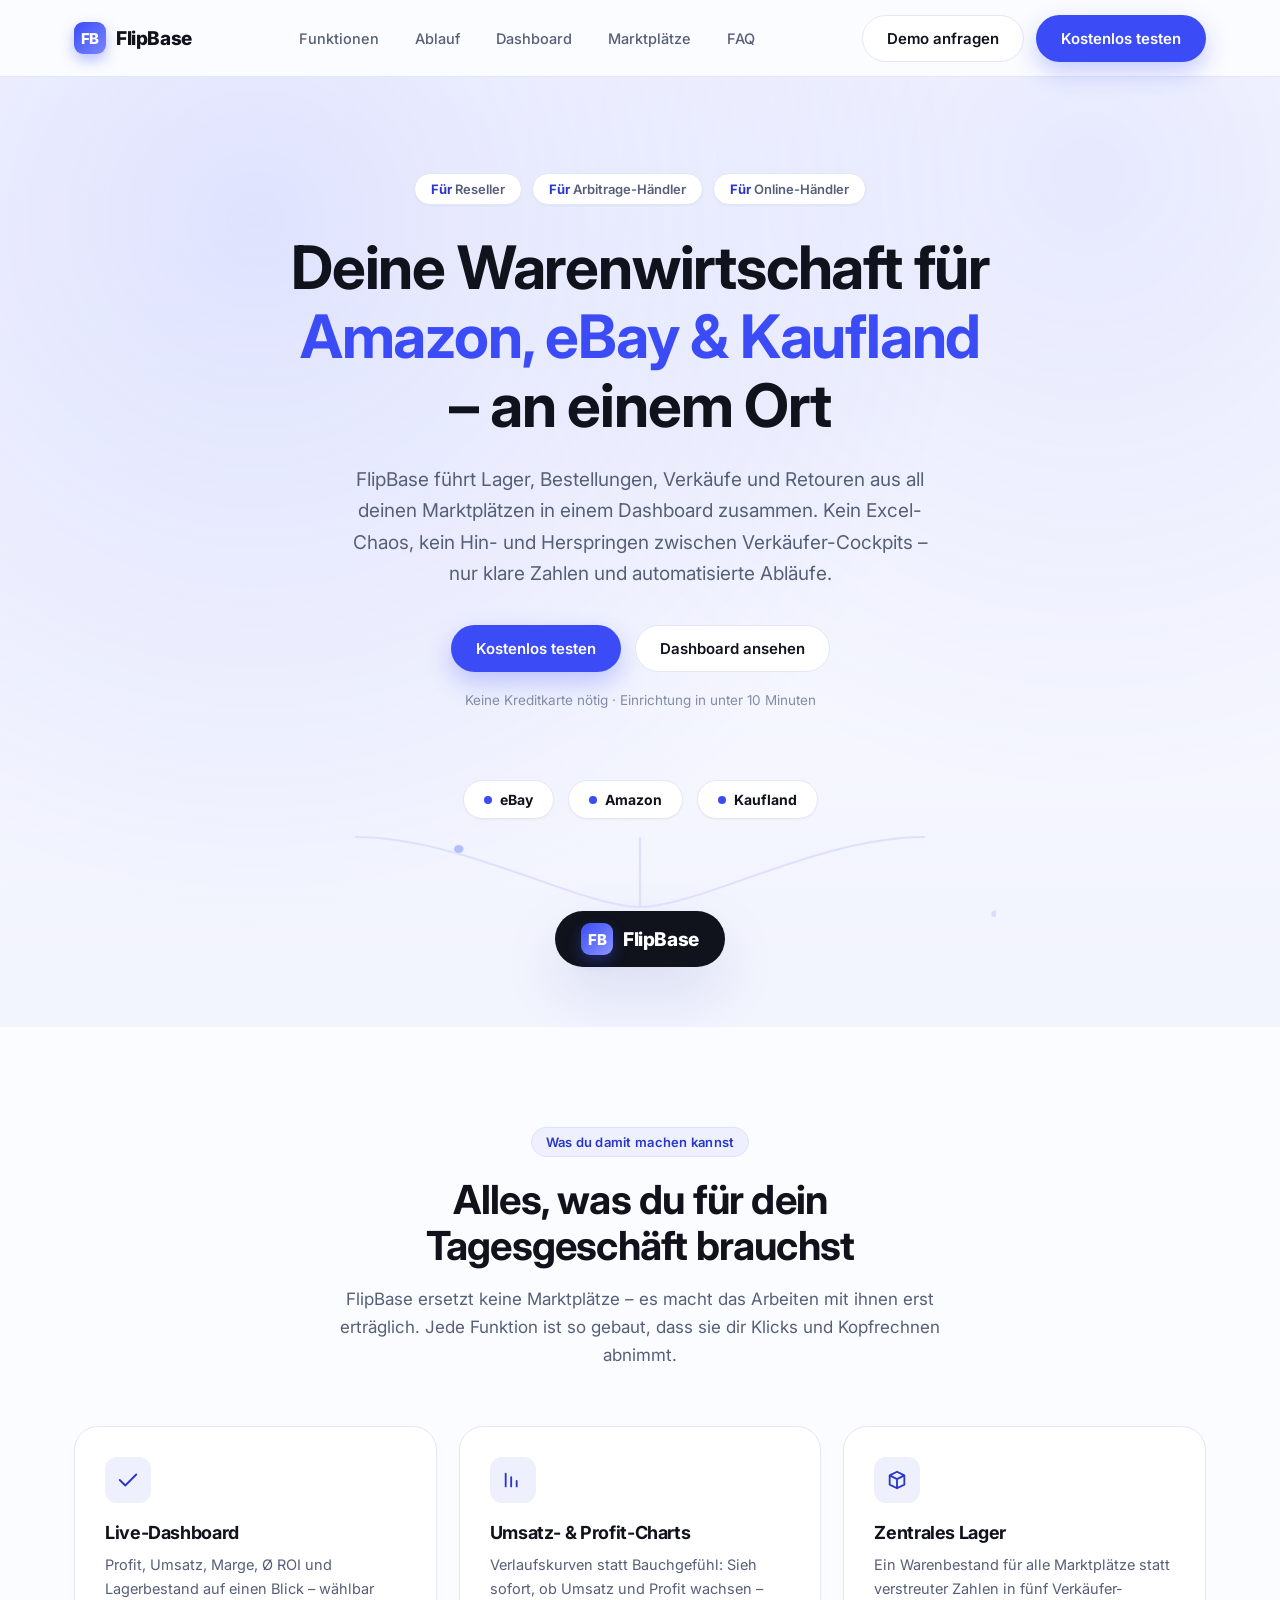
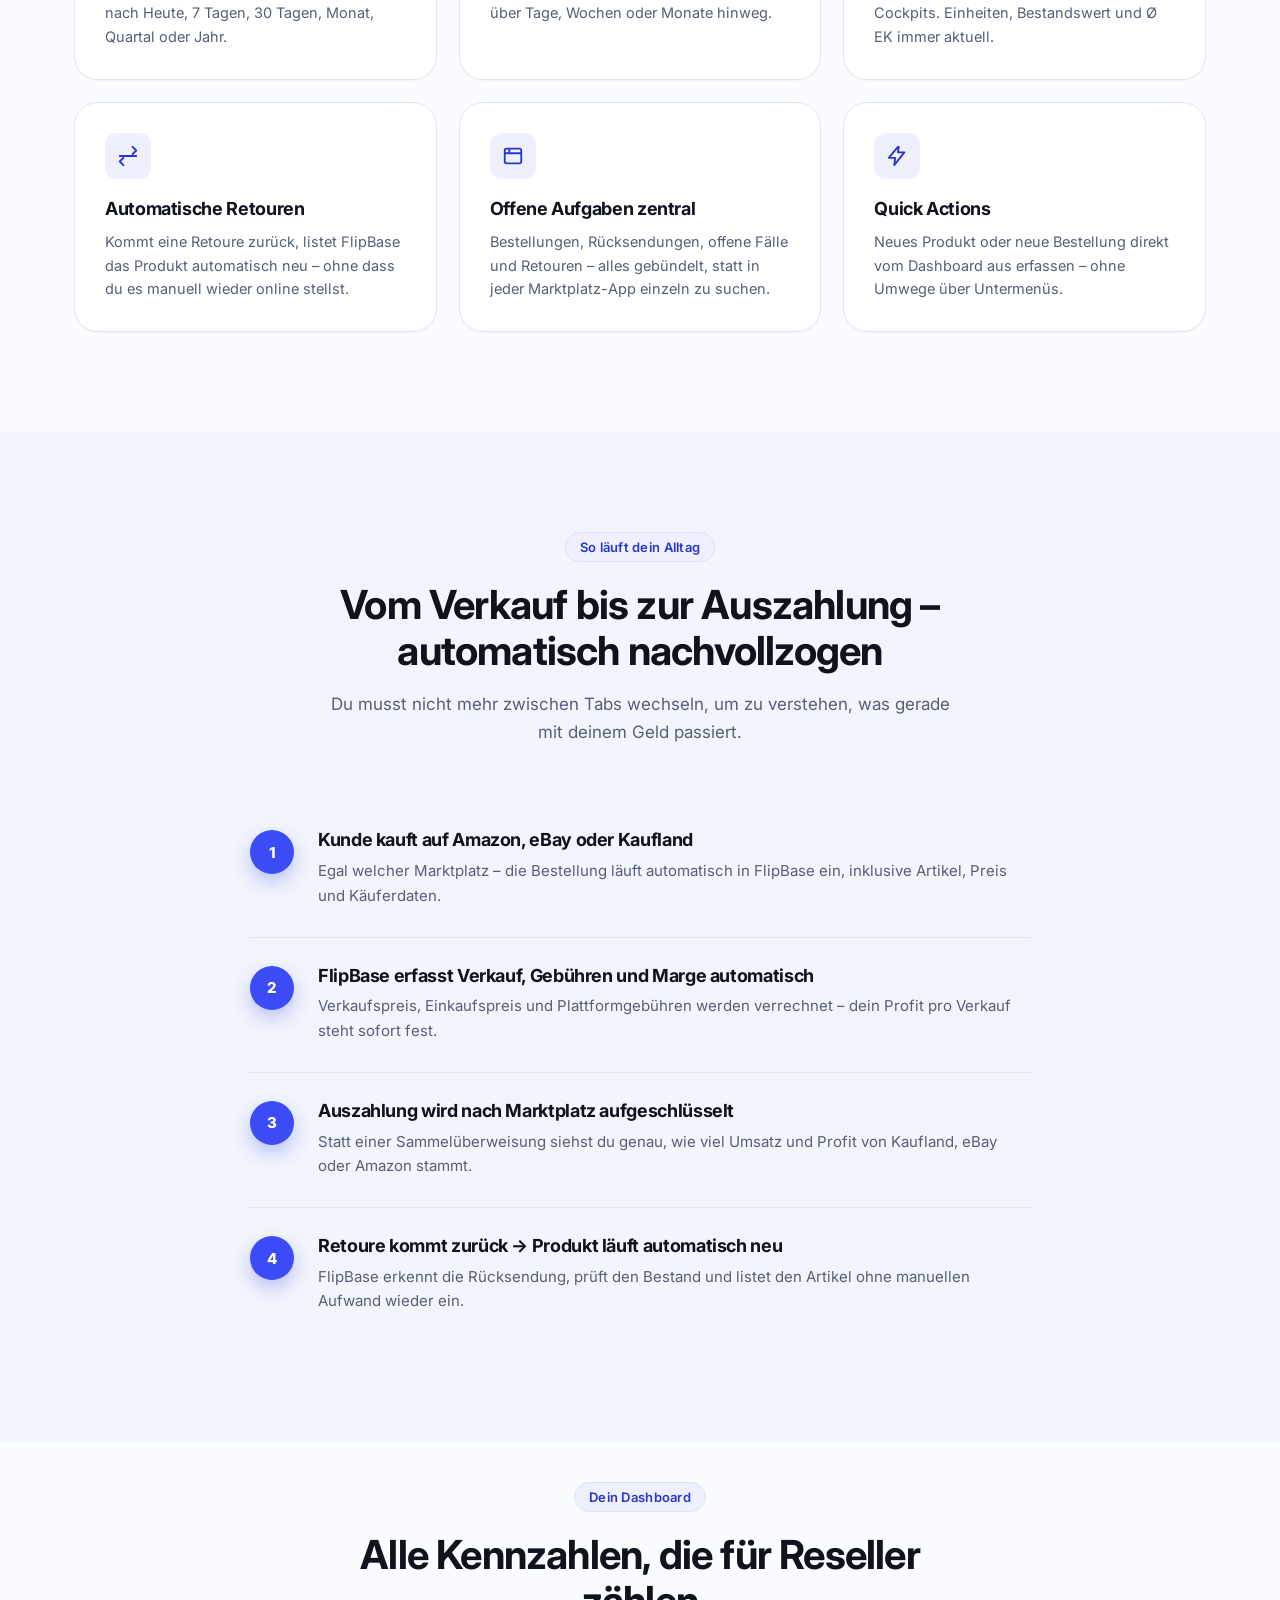
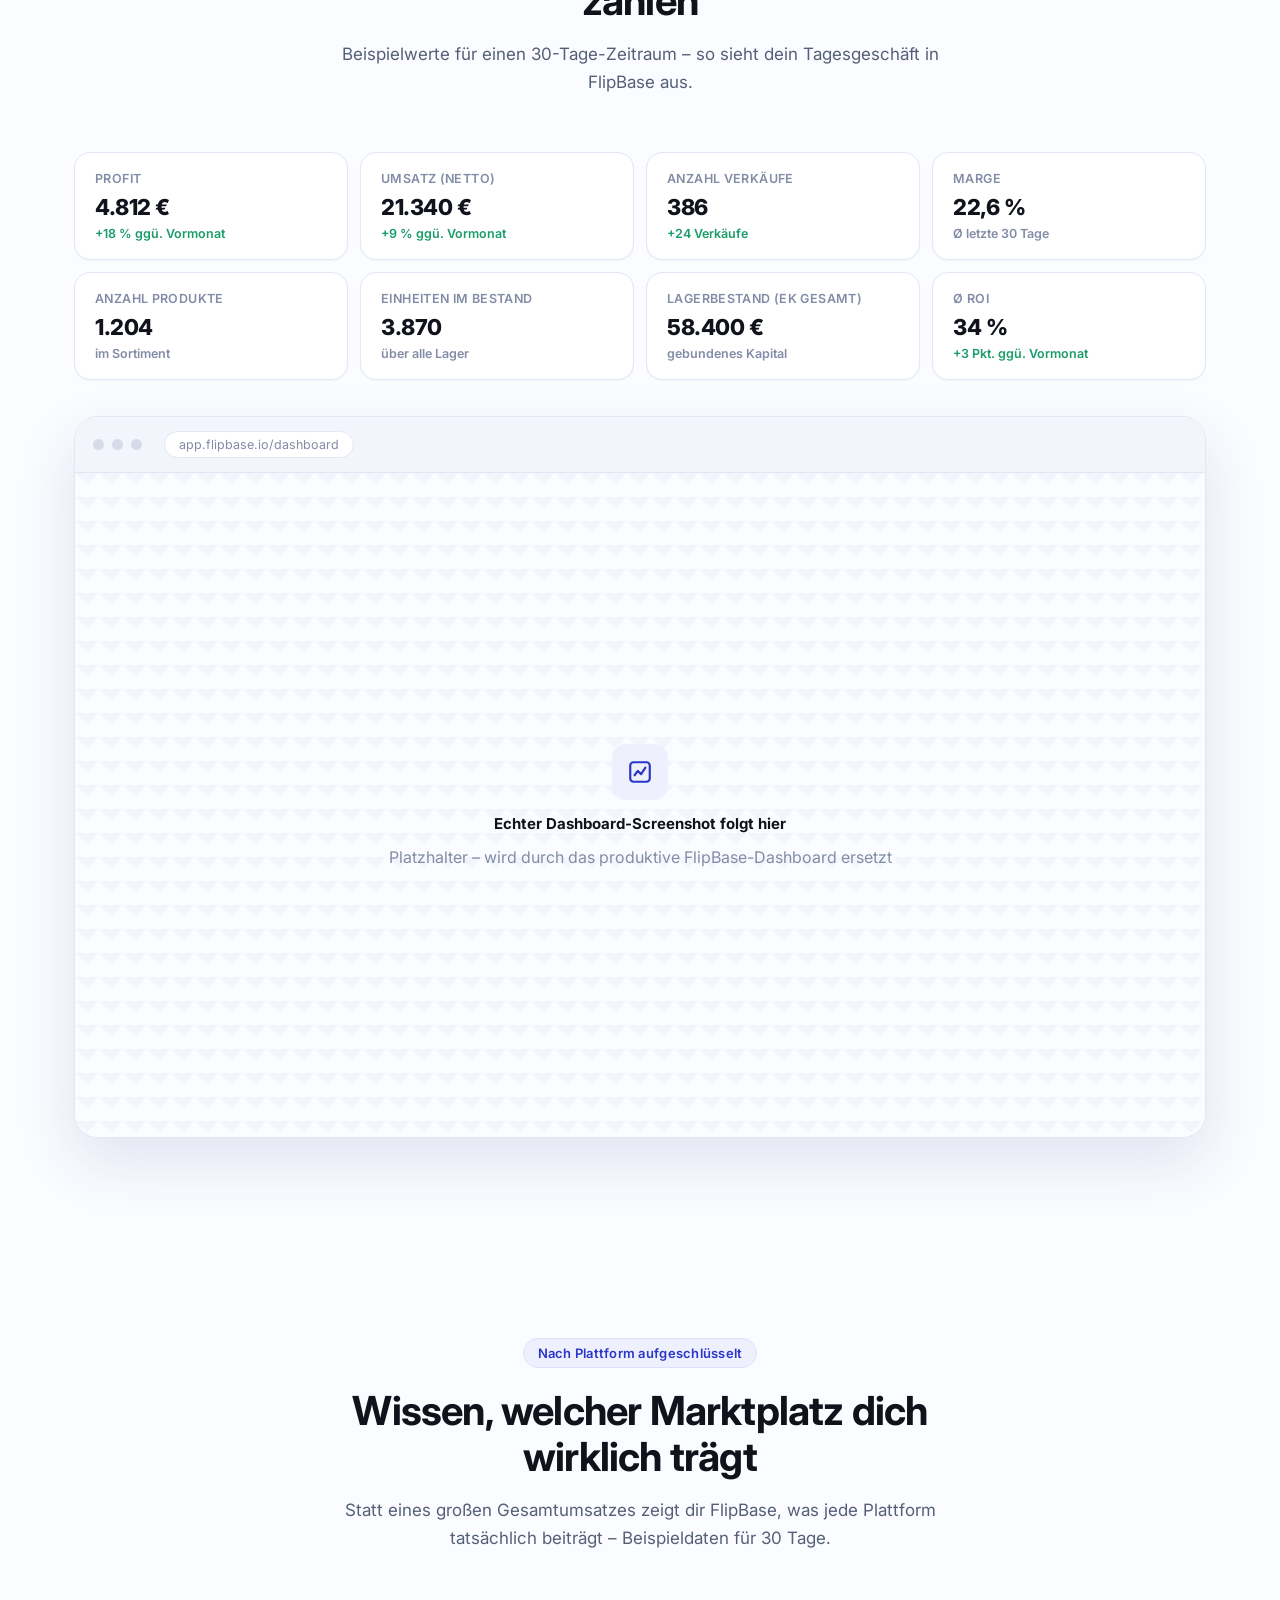
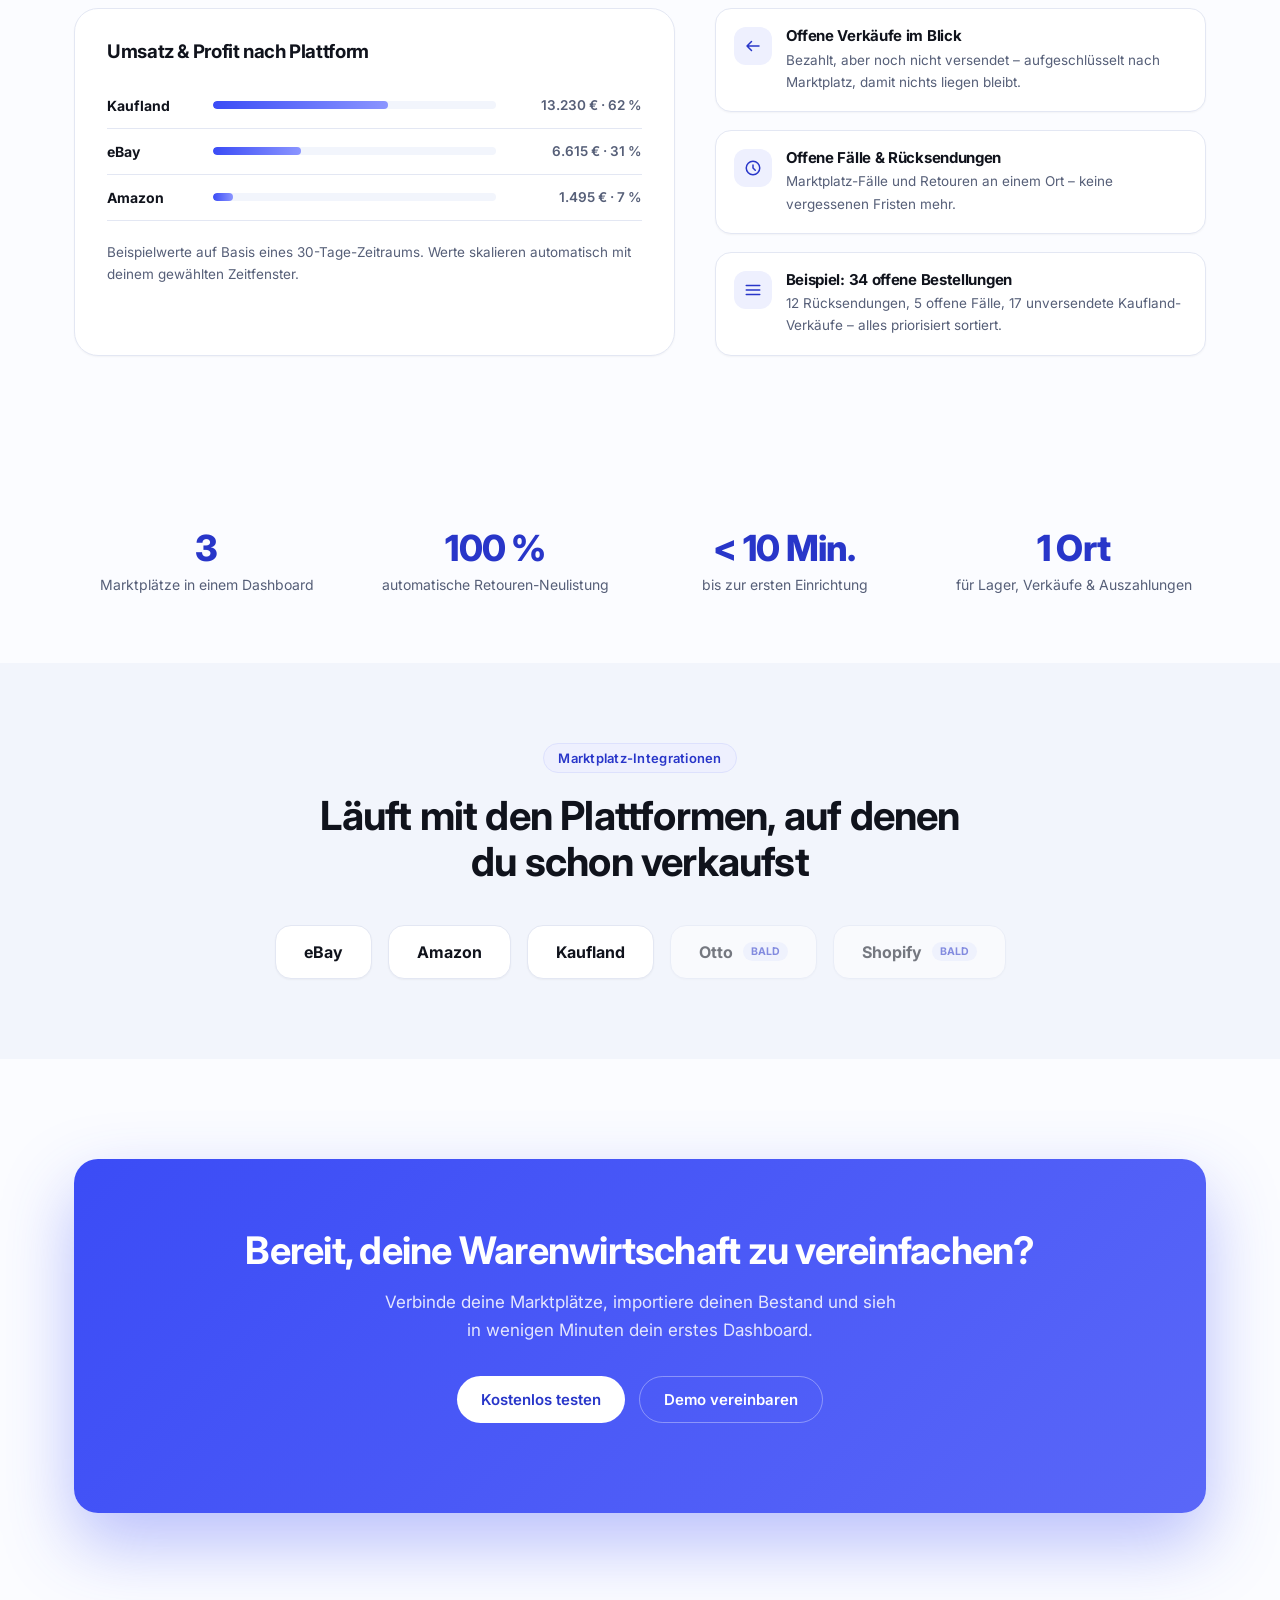
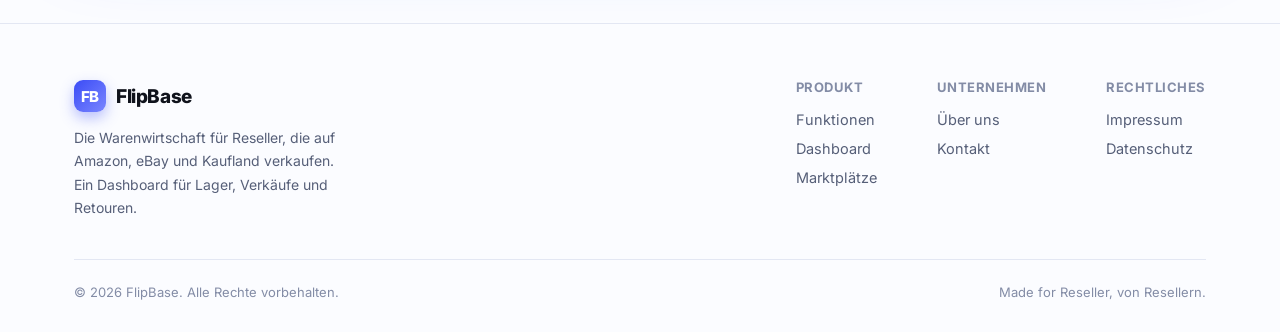
==== index.html @ 3fa02422 "Add FlipBase marketing landing page Static HTML/CSS/JS site for GitHub Pages presenting FlipBase, th" ====
<!DOCTYPE html>
<html lang="de">
<head>
<meta charset="UTF-8">
<meta name="viewport" content="width=device-width, initial-scale=1.0">
<title>FlipBase – Warenwirtschaft für Reseller</title>
<meta name="description" content="FlipBase bündelt Amazon, eBay und Kaufland in einer Warenwirtschaft: Dashboard, Lager, Retouren und Auszahlungen an einem Ort.">
<link rel="preconnect" href="https://fonts.googleapis.com">
<link rel="preconnect" href="https://fonts.gstatic.com" crossorigin>
<link href="https://fonts.googleapis.com/css2?family=Inter:wght@400;500;600;700;800&display=swap" rel="stylesheet">
<link rel="stylesheet" href="styles.css">
</head>
<body>

<header class="site-header">
  <div class="container">
    <a href="#top" class="logo">
      <span class="logo-mark">FB</span>
      FlipBase
    </a>
    <nav class="main-nav" id="main-nav">
      <a href="#features">Funktionen</a>
      <a href="#workflow">Ablauf</a>
      <a href="#dashboard">Dashboard</a>
      <a href="#platforms">Marktplätze</a>
      <a href="#faq">FAQ</a>
    </nav>
    <div class="header-actions">
      <a href="#cta" class="btn btn-secondary">Demo anfragen</a>
      <a href="#cta" class="btn btn-primary">Kostenlos testen</a>
      <button class="nav-toggle" id="nav-toggle" aria-label="Menü öffnen">
        <span></span><span></span><span></span>
      </button>
    </div>
  </div>
</header>

<main id="top">

  <!-- HERO -->
  <section class="hero">
    <div class="container hero-inner">
      <div class="badge-row">
        <span class="pill"><strong>Für</strong> Reseller</span>
        <span class="pill"><strong>Für</strong> Arbitrage-Händler</span>
        <span class="pill"><strong>Für</strong> Online-Händler</span>
      </div>
      <h1>Deine Warenwirtschaft für <span class="accent">Amazon, eBay &amp; Kaufland</span> – an einem Ort</h1>
      <p class="hero-sub">
        FlipBase führt Lager, Bestellungen, Verkäufe und Retouren aus all deinen Marktplätzen in einem Dashboard zusammen.
        Kein Excel-Chaos, kein Hin- und Herspringen zwischen Verkäufer-Cockpits – nur klare Zahlen und automatisierte Abläufe.
      </p>
      <div class="hero-ctas">
        <a href="#cta" class="btn btn-primary">Kostenlos testen</a>
        <a href="#dashboard" class="btn btn-secondary">Dashboard ansehen</a>
      </div>
      <div class="hero-note">Keine Kreditkarte nötig · Einrichtung in unter 10 Minuten</div>

      <!-- Marketplace funnel -->
      <div class="funnel">
        <div class="funnel-logos">
          <span class="marketplace-badge" style="animation-delay:0s"><span class="dot"></span>eBay</span>
          <span class="marketplace-badge" style="animation-delay:0.15s"><span class="dot"></span>Amazon</span>
          <span class="marketplace-badge" style="animation-delay:0.3s"><span class="dot"></span>Kaufland</span>
        </div>
        <div class="funnel-track">
          <svg viewBox="0 0 600 90" preserveAspectRatio="none" aria-hidden="true">
            <path d="M 60 10 C 150 10, 250 80, 300 80" fill="none" stroke="#dde1fd" stroke-width="2"/>
            <path d="M 300 10 C 300 40, 300 60, 300 80" fill="none" stroke="#dde1fd" stroke-width="2"/>
            <path d="M 540 10 C 450 10, 350 80, 300 80" fill="none" stroke="#dde1fd" stroke-width="2"/>
            <circle class="flow-dot" r="4" cx="60" cy="10">
              <animateMotion dur="2.6s" repeatCount="indefinite" path="M 60 10 C 150 10, 250 80, 300 80" />
              <animate attributeName="opacity" values="0;1;1;0" dur="2.6s" repeatCount="indefinite"/>
            </circle>
            <circle class="flow-dot" r="4" cx="300" cy="10">
              <animateMotion dur="2.6s" begin="0.4s" repeatCount="indefinite" path="M 300 10 C 300 40, 300 60, 300 80" />
              <animate attributeName="opacity" values="0;1;1;0" dur="2.6s" begin="0.4s" repeatCount="indefinite"/>
            </circle>
            <circle class="flow-dot" r="4" cx="540" cy="10">
              <animateMotion dur="2.6s" begin="0.8s" repeatCount="indefinite" path="M 540 10 C 450 10, 350 80, 300 80" />
              <animate attributeName="opacity" values="0;1;1;0" dur="2.6s" begin="0.8s" repeatCount="indefinite"/>
            </circle>
          </svg>
        </div>
        <div class="funnel-target">
          <span class="logo"><span class="logo-mark">FB</span> FlipBase</span>
        </div>
      </div>
    </div>
  </section>

  <!-- FEATURES -->
  <section class="features" id="features">
    <div class="container">
      <div class="section-head center reveal">
        <span class="eyebrow">Was du damit machen kannst</span>
        <h2>Alles, was du für dein Tagesgeschäft brauchst</h2>
        <p>FlipBase ersetzt keine Marktplätze – es macht das Arbeiten mit ihnen erst erträglich. Jede Funktion ist so gebaut, dass sie dir Klicks und Kopfrechnen abnimmt.</p>
      </div>

      <div class="feature-grid">
        <div class="feature-card reveal">
          <div class="feature-icon">
            <svg width="22" height="22" viewBox="0 0 24 24" fill="none"><path d="M3 12l6 6L21 6" stroke="currentColor" stroke-width="2" stroke-linecap="round" stroke-linejoin="round"/></svg>
          </div>
          <h3>Live-Dashboard</h3>
          <p>Profit, Umsatz, Marge, Ø ROI und Lagerbestand auf einen Blick – wählbar nach Heute, 7 Tagen, 30 Tagen, Monat, Quartal oder Jahr.</p>
        </div>
        <div class="feature-card reveal">
          <div class="feature-icon">
            <svg width="22" height="22" viewBox="0 0 24 24" fill="none"><path d="M4 19V5m6 14V9m6 10V13" stroke="currentColor" stroke-width="2" stroke-linecap="round"/></svg>
          </div>
          <h3>Umsatz- &amp; Profit-Charts</h3>
          <p>Verlaufskurven statt Bauchgefühl: Sieh sofort, ob Umsatz und Profit wachsen – über Tage, Wochen oder Monate hinweg.</p>
        </div>
        <div class="feature-card reveal">
          <div class="feature-icon">
            <svg width="22" height="22" viewBox="0 0 24 24" fill="none"><path d="M20 7l-8-4-8 4m16 0l-8 4m8-4v10l-8 4m0-10L4 7m8 4v10M4 7v10l8 4" stroke="currentColor" stroke-width="2" stroke-linecap="round" stroke-linejoin="round"/></svg>
          </div>
          <h3>Zentrales Lager</h3>
          <p>Ein Warenbestand für alle Marktplätze statt verstreuter Zahlen in fünf Verkäufer-Cockpits. Einheiten, Bestandswert und Ø EK immer aktuell.</p>
        </div>
        <div class="feature-card reveal">
          <div class="feature-icon">
            <svg width="22" height="22" viewBox="0 0 24 24" fill="none"><path d="M17 2l4 4-4 4M3 12h18M7 22l-4-4 4-4M21 12H3" stroke="currentColor" stroke-width="2" stroke-linecap="round" stroke-linejoin="round"/></svg>
          </div>
          <h3>Automatische Retouren</h3>
          <p>Kommt eine Retoure zurück, listet FlipBase das Produkt automatisch neu – ohne dass du es manuell wieder online stellst.</p>
        </div>
        <div class="feature-card reveal">
          <div class="feature-icon">
            <svg width="22" height="22" viewBox="0 0 24 24" fill="none"><rect x="3" y="4" width="18" height="16" rx="2" stroke="currentColor" stroke-width="2"/><path d="M3 9h18M8 4v5" stroke="currentColor" stroke-width="2"/></svg>
          </div>
          <h3>Offene Aufgaben zentral</h3>
          <p>Bestellungen, Rücksendungen, offene Fälle und Retouren – alles gebündelt, statt in jeder Marktplatz-App einzeln zu suchen.</p>
        </div>
        <div class="feature-card reveal">
          <div class="feature-icon">
            <svg width="22" height="22" viewBox="0 0 24 24" fill="none"><path d="M13 2L3 14h7l-1 8 11-14h-7l1-6z" stroke="currentColor" stroke-width="2" stroke-linejoin="round"/></svg>
          </div>
          <h3>Quick Actions</h3>
          <p>Neues Produkt oder neue Bestellung direkt vom Dashboard aus erfassen – ohne Umwege über Untermenüs.</p>
        </div>
      </div>
    </div>
  </section>

  <!-- WORKFLOW STEPS -->
  <section class="steps" id="workflow">
    <div class="container">
      <div class="section-head center reveal">
        <span class="eyebrow">So läuft dein Alltag</span>
        <h2>Vom Verkauf bis zur Auszahlung – automatisch nachvollzogen</h2>
        <p>Du musst nicht mehr zwischen Tabs wechseln, um zu verstehen, was gerade mit deinem Geld passiert.</p>
      </div>
      <div class="steps-list">
        <div class="step-item reveal">
          <div class="step-number">1</div>
          <div class="step-body">
            <h3>Kunde kauft auf Amazon, eBay oder Kaufland</h3>
            <p>Egal welcher Marktplatz – die Bestellung läuft automatisch in FlipBase ein, inklusive Artikel, Preis und Käuferdaten.</p>
          </div>
        </div>
        <div class="step-item reveal">
          <div class="step-number">2</div>
          <div class="step-body">
            <h3>FlipBase erfasst Verkauf, Gebühren und Marge automatisch</h3>
            <p>Verkaufspreis, Einkaufspreis und Plattformgebühren werden verrechnet – dein Profit pro Verkauf steht sofort fest.</p>
          </div>
        </div>
        <div class="step-item reveal">
          <div class="step-number">3</div>
          <div class="step-body">
            <h3>Auszahlung wird nach Marktplatz aufgeschlüsselt</h3>
            <p>Statt einer Sammelüberweisung siehst du genau, wie viel Umsatz und Profit von Kaufland, eBay oder Amazon stammt.</p>
          </div>
        </div>
        <div class="step-item reveal">
          <div class="step-number">4</div>
          <div class="step-body">
            <h3>Retoure kommt zurück → Produkt läuft automatisch neu</h3>
            <p>FlipBase erkennt die Rücksendung, prüft den Bestand und listet den Artikel ohne manuellen Aufwand wieder ein.</p>
          </div>
        </div>
      </div>
    </div>
  </section>

  <!-- DASHBOARD PREVIEW -->
  <section class="dashboard-section" id="dashboard">
    <div class="container">
      <div class="section-head center reveal">
        <span class="eyebrow">Dein Dashboard</span>
        <h2>Alle Kennzahlen, die für Reseller zählen</h2>
        <p>Beispielwerte für einen 30-Tage-Zeitraum – so sieht dein Tagesgeschäft in FlipBase aus.</p>
      </div>

      <div class="dashboard-kpis reveal">
        <div class="kpi-card">
          <div class="kpi-label">Profit</div>
          <div class="kpi-value">4.812 €</div>
          <div class="kpi-delta">+18 % ggü. Vormonat</div>
        </div>
        <div class="kpi-card">
          <div class="kpi-label">Umsatz (netto)</div>
          <div class="kpi-value">21.340 €</div>
          <div class="kpi-delta">+9 % ggü. Vormonat</div>
        </div>
        <div class="kpi-card">
          <div class="kpi-label">Anzahl Verkäufe</div>
          <div class="kpi-value">386</div>
          <div class="kpi-delta">+24 Verkäufe</div>
        </div>
        <div class="kpi-card">
          <div class="kpi-label">Marge</div>
          <div class="kpi-value">22,6 %</div>
          <div class="kpi-delta neutral">Ø letzte 30 Tage</div>
        </div>
        <div class="kpi-card">
          <div class="kpi-label">Anzahl Produkte</div>
          <div class="kpi-value">1.204</div>
          <div class="kpi-delta neutral">im Sortiment</div>
        </div>
        <div class="kpi-card">
          <div class="kpi-label">Einheiten im Bestand</div>
          <div class="kpi-value">3.870</div>
          <div class="kpi-delta neutral">über alle Lager</div>
        </div>
        <div class="kpi-card">
          <div class="kpi-label">Lagerbestand (EK gesamt)</div>
          <div class="kpi-value">58.400 €</div>
          <div class="kpi-delta neutral">gebundenes Kapital</div>
        </div>
        <div class="kpi-card">
          <div class="kpi-label">Ø ROI</div>
          <div class="kpi-value">34 %</div>
          <div class="kpi-delta">+3 Pkt. ggü. Vormonat</div>
        </div>
      </div>

      <div class="browser-frame reveal" style="margin-top:36px;">
        <div class="browser-bar">
          <span class="dot"></span><span class="dot"></span><span class="dot"></span>
          <span class="url">app.flipbase.io/dashboard</span>
        </div>
        <div class="dashboard-placeholder">
          <div class="ph-icon">
            <svg width="26" height="26" viewBox="0 0 24 24" fill="none"><rect x="3" y="3" width="18" height="18" rx="3" stroke="currentColor" stroke-width="2"/><path d="M7 15l3-4 3 3 4-6" stroke="currentColor" stroke-width="2" stroke-linecap="round" stroke-linejoin="round"/></svg>
          </div>
          <strong>Echter Dashboard-Screenshot folgt hier</strong>
          <span>Platzhalter – wird durch das produktive FlipBase-Dashboard ersetzt</span>
        </div>
      </div>
    </div>
  </section>

  <!-- PLATFORM BREAKDOWN -->
  <section class="platform-section" id="platforms">
    <div class="container">
      <div class="section-head center reveal">
        <span class="eyebrow">Nach Plattform aufgeschlüsselt</span>
        <h2>Wissen, welcher Marktplatz dich wirklich trägt</h2>
        <p>Statt eines großen Gesamtumsatzes zeigt dir FlipBase, was jede Plattform tatsächlich beiträgt – Beispieldaten für 30 Tage.</p>
      </div>

      <div class="platform-grid">
        <div class="platform-card reveal">
          <h3 style="margin-bottom:20px;">Umsatz &amp; Profit nach Plattform</h3>
          <div class="platform-row" style="--fill:62%">
            <span class="platform-tag">Kaufland</span>
            <div class="platform-bar-track"><div class="platform-bar-fill"></div></div>
            <span class="platform-value">13.230 € · 62 %</span>
          </div>
          <div class="platform-row" style="--fill:31%">
            <span class="platform-tag">eBay</span>
            <div class="platform-bar-track"><div class="platform-bar-fill"></div></div>
            <span class="platform-value">6.615 € · 31 %</span>
          </div>
          <div class="platform-row" style="--fill:7%">
            <span class="platform-tag">Amazon</span>
            <div class="platform-bar-track"><div class="platform-bar-fill"></div></div>
            <span class="platform-value">1.495 € · 7 %</span>
          </div>
          <p style="margin-top:20px; font-size:13.5px;">Beispielwerte auf Basis eines 30-Tage-Zeitraums. Werte skalieren automatisch mit deinem gewählten Zeitfenster.</p>
        </div>

        <div class="side-list">
          <div class="side-item reveal">
            <div class="feature-icon">
              <svg width="18" height="18" viewBox="0 0 24 24" fill="none"><path d="M20 12H4m0 0l6-6m-6 6l6 6" stroke="currentColor" stroke-width="2" stroke-linecap="round" stroke-linejoin="round"/></svg>
            </div>
            <div>
              <h4>Offene Verkäufe im Blick</h4>
              <p>Bezahlt, aber noch nicht versendet – aufgeschlüsselt nach Marktplatz, damit nichts liegen bleibt.</p>
            </div>
          </div>
          <div class="side-item reveal">
            <div class="feature-icon">
              <svg width="18" height="18" viewBox="0 0 24 24" fill="none"><path d="M12 8v4l3 3" stroke="currentColor" stroke-width="2" stroke-linecap="round"/><circle cx="12" cy="12" r="9" stroke="currentColor" stroke-width="2"/></svg>
            </div>
            <div>
              <h4>Offene Fälle &amp; Rücksendungen</h4>
              <p>Marktplatz-Fälle und Retouren an einem Ort – keine vergessenen Fristen mehr.</p>
            </div>
          </div>
          <div class="side-item reveal">
            <div class="feature-icon">
              <svg width="18" height="18" viewBox="0 0 24 24" fill="none"><path d="M3 6h18M3 12h18M3 18h18" stroke="currentColor" stroke-width="2" stroke-linecap="round"/></svg>
            </div>
            <div>
              <h4>Beispiel: 34 offene Bestellungen</h4>
              <p>12 Rücksendungen, 5 offene Fälle, 17 unversendete Kaufland-Verkäufe – alles priorisiert sortiert.</p>
            </div>
          </div>
        </div>
      </div>
    </div>
  </section>

  <!-- STAT STRIP -->
  <section class="stat-strip">
    <div class="container">
      <div class="stat-grid">
        <div class="reveal">
          <div class="stat-value">3</div>
          <div class="stat-label">Marktplätze in einem Dashboard</div>
        </div>
        <div class="reveal">
          <div class="stat-value">100 %</div>
          <div class="stat-label">automatische Retouren-Neulistung</div>
        </div>
        <div class="reveal">
          <div class="stat-value">&lt; 10 Min.</div>
          <div class="stat-label">bis zur ersten Einrichtung</div>
        </div>
        <div class="reveal">
          <div class="stat-value">1 Ort</div>
          <div class="stat-label">für Lager, Verkäufe &amp; Auszahlungen</div>
        </div>
      </div>
    </div>
  </section>

  <!-- INTEGRATIONS -->
  <section class="integrations">
    <div class="container">
      <div class="section-head center reveal">
        <span class="eyebrow">Marktplatz-Integrationen</span>
        <h2>Läuft mit den Plattformen, auf denen du schon verkaufst</h2>
      </div>
      <div class="integration-row reveal">
        <span class="integration-badge">eBay</span>
        <span class="integration-badge">Amazon</span>
        <span class="integration-badge">Kaufland</span>
        <span class="integration-badge soon">Otto <span class="tag-soon">Bald</span></span>
        <span class="integration-badge soon">Shopify <span class="tag-soon">Bald</span></span>
      </div>
    </div>
  </section>

  <!-- CTA -->
  <section class="cta-section" id="cta">
    <div class="container">
      <div class="cta-box reveal">
        <h2>Bereit, deine Warenwirtschaft zu vereinfachen?</h2>
        <p>Verbinde deine Marktplätze, importiere deinen Bestand und sieh in wenigen Minuten dein erstes Dashboard.</p>
        <div class="hero-ctas">
          <a href="#" class="btn btn-secondary">Kostenlos testen</a>
          <a href="#" class="btn btn-ghost">Demo vereinbaren</a>
        </div>
      </div>
    </div>
  </section>

</main>

<footer class="site-footer">
  <div class="container">
    <div class="footer-top">
      <div class="footer-brand">
        <a href="#top" class="logo">
          <span class="logo-mark">FB</span>
          FlipBase
        </a>
        <p>Die Warenwirtschaft für Reseller, die auf Amazon, eBay und Kaufland verkaufen. Ein Dashboard für Lager, Verkäufe und Retouren.</p>
      </div>
      <div class="footer-links">
        <div class="footer-col">
          <h4>Produkt</h4>
          <a href="#features">Funktionen</a>
          <a href="#dashboard">Dashboard</a>
          <a href="#platforms">Marktplätze</a>
        </div>
        <div class="footer-col">
          <h4>Unternehmen</h4>
          <a href="#">Über uns</a>
          <a href="#">Kontakt</a>
        </div>
        <div class="footer-col">
          <h4>Rechtliches</h4>
          <a href="#">Impressum</a>
          <a href="#">Datenschutz</a>
        </div>
      </div>
    </div>
    <div class="footer-bottom">
      <span>© 2026 FlipBase. Alle Rechte vorbehalten.</span>
      <span>Made for Reseller, von Resellern.</span>
    </div>
  </div>
</footer>

<script src="script.js"></script>
</body>
</html>
---- styles.css ----
/* FlipBase Marketing Site */

:root {
  --color-bg: #fbfcff;
  --color-bg-alt: #f2f5fc;
  --color-surface: #ffffff;
  --color-border: #e3e7f3;
  --color-text: #10131c;
  --color-text-muted: #565f78;
  --color-text-subtle: #838ca6;
  --color-accent: #3b4cf6;
  --color-accent-dark: #2836c9;
  --color-accent-light: #eef0fe;
  --color-accent-soft: #dde1fd;
  --gradient-hero: radial-gradient(circle at 20% 15%, rgba(59, 76, 246, 0.14), transparent 55%),
    radial-gradient(circle at 85% 10%, rgba(59, 76, 246, 0.10), transparent 45%),
    linear-gradient(180deg, #fbfcff 0%, #f2f4fe 100%);
  --shadow-sm: 0 1px 2px rgba(16, 19, 28, 0.04);
  --shadow-md: 0 8px 24px rgba(16, 19, 28, 0.06);
  --shadow-lg: 0 24px 60px rgba(37, 47, 140, 0.12);
  --radius-sm: 10px;
  --radius-md: 16px;
  --radius-lg: 24px;
  --radius-pill: 999px;
  --font-sans: "Inter", -apple-system, BlinkMacSystemFont, "Segoe UI", Roboto, Helvetica, Arial, sans-serif;
  --container-width: 1180px;
}

* {
  box-sizing: border-box;
}

html {
  scroll-behavior: smooth;
}

body {
  margin: 0;
  font-family: var(--font-sans);
  color: var(--color-text);
  background: var(--color-bg);
  -webkit-font-smoothing: antialiased;
  overflow-x: hidden;
}

img {
  max-width: 100%;
  display: block;
}

a {
  color: inherit;
  text-decoration: none;
}

.container {
  width: 100%;
  max-width: var(--container-width);
  margin: 0 auto;
  padding: 0 24px;
}

section {
  position: relative;
}

.eyebrow {
  display: inline-flex;
  align-items: center;
  gap: 8px;
  font-size: 13px;
  font-weight: 600;
  letter-spacing: 0.02em;
  color: var(--color-accent-dark);
  background: var(--color-accent-light);
  border: 1px solid var(--color-accent-soft);
  padding: 6px 14px;
  border-radius: var(--radius-pill);
  margin-bottom: 20px;
}

h1, h2, h3, h4 {
  line-height: 1.15;
  letter-spacing: -0.02em;
  margin: 0;
}

p {
  margin: 0;
  color: var(--color-text-muted);
  line-height: 1.65;
}

.section-head {
  max-width: 640px;
  margin-bottom: 56px;
}

.section-head.center {
  margin-left: auto;
  margin-right: auto;
  text-align: center;
}

.section-head h2 {
  font-size: clamp(28px, 4vw, 40px);
  margin-bottom: 16px;
}

.section-head p {
  font-size: 17px;
}

/* Buttons */
.btn {
  display: inline-flex;
  align-items: center;
  justify-content: center;
  gap: 8px;
  padding: 13px 24px;
  border-radius: var(--radius-pill);
  font-weight: 600;
  font-size: 15px;
  cursor: pointer;
  border: 1px solid transparent;
  transition: transform 0.15s ease, box-shadow 0.15s ease, background 0.15s ease;
  white-space: nowrap;
}

.btn:hover {
  transform: translateY(-1px);
}

.btn-primary {
  background: var(--color-accent);
  color: #fff;
  box-shadow: 0 10px 24px rgba(59, 76, 246, 0.28);
}

.btn-primary:hover {
  background: var(--color-accent-dark);
}

.btn-secondary {
  background: var(--color-surface);
  color: var(--color-text);
  border-color: var(--color-border);
}

.btn-secondary:hover {
  border-color: var(--color-accent);
  color: var(--color-accent-dark);
}

.btn-ghost {
  background: transparent;
  color: var(--color-text);
}

/* Header */
.site-header {
  position: sticky;
  top: 0;
  z-index: 100;
  background: rgba(251, 252, 255, 0.85);
  backdrop-filter: blur(10px);
  border-bottom: 1px solid var(--color-border);
}

.site-header .container {
  display: flex;
  align-items: center;
  justify-content: space-between;
  height: 76px;
}

.logo {
  display: flex;
  align-items: center;
  gap: 10px;
  font-size: 19px;
  font-weight: 800;
  letter-spacing: -0.02em;
}

.logo .logo-mark {
  width: 32px;
  height: 32px;
  border-radius: 9px;
  background: linear-gradient(135deg, var(--color-accent), #7a86ff);
  display: flex;
  align-items: center;
  justify-content: center;
  color: #fff;
  font-size: 15px;
  box-shadow: 0 6px 14px rgba(59, 76, 246, 0.35);
}

.main-nav {
  display: flex;
  align-items: center;
  gap: 36px;
}

.main-nav a {
  font-size: 14.5px;
  font-weight: 500;
  color: var(--color-text-muted);
  transition: color 0.15s ease;
}

.main-nav a:hover {
  color: var(--color-text);
}

.header-actions {
  display: flex;
  align-items: center;
  gap: 12px;
}

.nav-toggle {
  display: none;
  background: none;
  border: none;
  cursor: pointer;
  padding: 8px;
}

.nav-toggle span {
  display: block;
  width: 22px;
  height: 2px;
  background: var(--color-text);
  margin: 5px 0;
  transition: transform 0.2s ease, opacity 0.2s ease;
}

/* Hero */
.hero {
  background: var(--gradient-hero);
  padding: 96px 0 60px;
  overflow: hidden;
}

.hero-inner {
  max-width: 760px;
  margin: 0 auto;
  text-align: center;
}

.badge-row {
  display: flex;
  flex-wrap: wrap;
  justify-content: center;
  gap: 10px;
  margin-bottom: 28px;
}

.pill {
  font-size: 13px;
  font-weight: 600;
  padding: 7px 16px;
  border-radius: var(--radius-pill);
  background: var(--color-surface);
  border: 1px solid var(--color-border);
  color: var(--color-text-muted);
  box-shadow: var(--shadow-sm);
}

.pill strong {
  color: var(--color-accent-dark);
}

.hero h1 {
  font-size: clamp(36px, 6vw, 60px);
  margin-bottom: 24px;
}

.hero h1 .accent {
  color: var(--color-accent);
}

.hero-sub {
  font-size: 19px;
  max-width: 600px;
  margin: 0 auto 36px;
}

.hero-ctas {
  display: flex;
  justify-content: center;
  gap: 14px;
  flex-wrap: wrap;
  margin-bottom: 20px;
}

.hero-note {
  font-size: 13.5px;
  color: var(--color-text-subtle);
}

/* Marketplace funnel */
.funnel {
  margin-top: 72px;
  position: relative;
}

.funnel-logos {
  display: flex;
  justify-content: center;
  gap: 14px;
  flex-wrap: wrap;
  margin-bottom: 8px;
}

.marketplace-badge {
  display: inline-flex;
  align-items: center;
  gap: 8px;
  padding: 10px 20px;
  border-radius: var(--radius-pill);
  background: var(--color-surface);
  border: 1px solid var(--color-border);
  font-weight: 700;
  font-size: 14px;
  box-shadow: var(--shadow-sm);
  animation: float-in 0.8s ease both;
}

.marketplace-badge .dot {
  width: 8px;
  height: 8px;
  border-radius: 50%;
  background: var(--color-accent);
}

.funnel-track {
  position: relative;
  height: 90px;
  margin-top: 4px;
  overflow: hidden;
}

.funnel-track svg {
  width: 100%;
  height: 100%;
  display: block;
}

.flow-dot {
  fill: var(--color-accent);
  opacity: 0;
}

.funnel-target {
  display: flex;
  justify-content: center;
  margin-top: -6px;
}

.funnel-target .logo {
  background: var(--color-text);
  color: #fff;
  padding: 12px 26px;
  border-radius: var(--radius-pill);
  box-shadow: var(--shadow-lg);
}

.funnel-target .logo .logo-mark {
  background: linear-gradient(135deg, var(--color-accent), #8b95ff);
}

@keyframes float-in {
  from { opacity: 0; transform: translateY(14px); }
  to { opacity: 1; transform: translateY(0); }
}

/* Reveal on scroll */
.reveal {
  opacity: 0;
  transform: translateY(24px);
  transition: opacity 0.6s ease, transform 0.6s ease;
}

.reveal.is-visible {
  opacity: 1;
  transform: translateY(0);
}

/* Feature cards */
.features {
  padding: 100px 0;
}

.feature-grid {
  display: grid;
  grid-template-columns: repeat(3, 1fr);
  gap: 22px;
}

.feature-card {
  background: var(--color-surface);
  border: 1px solid var(--color-border);
  border-radius: var(--radius-lg);
  padding: 30px;
  box-shadow: var(--shadow-sm);
  transition: box-shadow 0.2s ease, transform 0.2s ease, border-color 0.2s ease;
}

.feature-card:hover {
  box-shadow: var(--shadow-md);
  transform: translateY(-3px);
  border-color: var(--color-accent-soft);
}

.feature-icon {
  width: 46px;
  height: 46px;
  border-radius: 12px;
  background: var(--color-accent-light);
  display: flex;
  align-items: center;
  justify-content: center;
  margin-bottom: 20px;
  color: var(--color-accent-dark);
}

.feature-card h3 {
  font-size: 18px;
  margin-bottom: 10px;
}

.feature-card p {
  font-size: 14.5px;
}

/* Dashboard preview */
.dashboard-section {
  padding: 40px 0 100px;
}

.browser-frame {
  background: var(--color-surface);
  border: 1px solid var(--color-border);
  border-radius: var(--radius-lg);
  box-shadow: var(--shadow-lg);
  overflow: hidden;
}

.browser-bar {
  display: flex;
  align-items: center;
  gap: 8px;
  padding: 14px 18px;
  background: var(--color-bg-alt);
  border-bottom: 1px solid var(--color-border);
}

.browser-bar .dot {
  width: 11px;
  height: 11px;
  border-radius: 50%;
  background: #d7dbe8;
}

.browser-bar .url {
  margin-left: 14px;
  font-size: 12.5px;
  color: var(--color-text-subtle);
  background: var(--color-surface);
  border: 1px solid var(--color-border);
  border-radius: var(--radius-pill);
  padding: 5px 14px;
}

.dashboard-placeholder {
  aspect-ratio: 16 / 9.4;
  background:
    linear-gradient(135deg, var(--color-bg-alt) 25%, transparent 25%) -12px 0/24px 24px,
    linear-gradient(225deg, var(--color-bg-alt) 25%, transparent 25%) -12px 0/24px 24px,
    var(--color-bg);
  display: flex;
  flex-direction: column;
  align-items: center;
  justify-content: center;
  gap: 14px;
  color: var(--color-text-subtle);
  padding: 40px;
  text-align: center;
}

.dashboard-placeholder .ph-icon {
  width: 56px;
  height: 56px;
  border-radius: 14px;
  background: var(--color-accent-light);
  color: var(--color-accent-dark);
  display: flex;
  align-items: center;
  justify-content: center;
}

.dashboard-placeholder strong {
  color: var(--color-text);
  font-size: 15px;
}

.dashboard-kpis {
  display: grid;
  grid-template-columns: repeat(4, 1fr);
  gap: 12px;
  margin-top: 28px;
}

.kpi-card {
  background: var(--color-surface);
  border: 1px solid var(--color-border);
  border-radius: var(--radius-md);
  padding: 18px 20px;
  box-shadow: var(--shadow-sm);
}

.kpi-card .kpi-label {
  font-size: 12.5px;
  color: var(--color-text-subtle);
  font-weight: 600;
  text-transform: uppercase;
  letter-spacing: 0.03em;
  margin-bottom: 8px;
}

.kpi-card .kpi-value {
  font-size: 22px;
  font-weight: 800;
  letter-spacing: -0.02em;
}

.kpi-card .kpi-delta {
  font-size: 12.5px;
  color: #1a9c6b;
  font-weight: 600;
  margin-top: 6px;
}

.kpi-card .kpi-delta.neutral {
  color: var(--color-text-subtle);
}

/* Steps */
.steps {
  padding: 100px 0;
  background: var(--color-bg-alt);
}

.steps-list {
  display: flex;
  flex-direction: column;
  gap: 0;
  max-width: 780px;
  margin: 0 auto;
}

.step-item {
  display: flex;
  gap: 24px;
  padding: 28px 0;
  border-bottom: 1px solid var(--color-border);
}

.step-item:last-child {
  border-bottom: none;
}

.step-number {
  flex-shrink: 0;
  width: 44px;
  height: 44px;
  border-radius: 50%;
  background: var(--color-accent);
  color: #fff;
  display: flex;
  align-items: center;
  justify-content: center;
  font-weight: 800;
  font-size: 15px;
  box-shadow: 0 8px 18px rgba(59, 76, 246, 0.3);
}

.step-body h3 {
  font-size: 18px;
  margin-bottom: 8px;
}

.step-body p {
  font-size: 15px;
}

/* Platform breakdown */
.platform-section {
  padding: 100px 0;
}

.platform-grid {
  display: grid;
  grid-template-columns: 1.1fr 0.9fr;
  gap: 40px;
  align-items: stretch;
}

.platform-card {
  background: var(--color-surface);
  border: 1px solid var(--color-border);
  border-radius: var(--radius-lg);
  padding: 32px;
  box-shadow: var(--shadow-sm);
}

.platform-row {
  display: flex;
  align-items: center;
  gap: 16px;
  padding: 14px 0;
  border-bottom: 1px solid var(--color-border);
}

.platform-row:last-child {
  border-bottom: none;
}

.platform-tag {
  width: 90px;
  flex-shrink: 0;
  font-weight: 700;
  font-size: 14px;
}

.platform-bar-track {
  flex: 1;
  height: 8px;
  background: var(--color-bg-alt);
  border-radius: var(--radius-pill);
  overflow: hidden;
}

.platform-bar-fill {
  height: 100%;
  border-radius: var(--radius-pill);
  background: linear-gradient(90deg, var(--color-accent), #8b95ff);
  width: 0;
  transition: width 1.1s cubic-bezier(0.4, 0, 0.2, 1);
}

.platform-row.is-visible .platform-bar-fill {
  width: var(--fill, 50%);
}

.platform-value {
  width: 130px;
  flex-shrink: 0;
  text-align: right;
  font-size: 13.5px;
  color: var(--color-text-muted);
  font-weight: 600;
}

.side-list {
  display: flex;
  flex-direction: column;
  gap: 18px;
  justify-content: center;
}

.side-item {
  display: flex;
  gap: 14px;
  align-items: flex-start;
  background: var(--color-surface);
  border: 1px solid var(--color-border);
  border-radius: var(--radius-md);
  padding: 18px;
  box-shadow: var(--shadow-sm);
}

.side-item .feature-icon {
  margin-bottom: 0;
  width: 38px;
  height: 38px;
  flex-shrink: 0;
}

.side-item h4 {
  font-size: 15px;
  margin-bottom: 4px;
}

.side-item p {
  font-size: 13.5px;
}

/* Integrations */
.integrations {
  padding: 80px 0;
  background: var(--color-bg-alt);
  text-align: center;
}

.integrations .section-head {
  margin-bottom: 40px;
}

.integration-row {
  display: flex;
  justify-content: center;
  gap: 16px;
  flex-wrap: wrap;
}

.integration-badge {
  display: flex;
  align-items: center;
  gap: 10px;
  background: var(--color-surface);
  border: 1px solid var(--color-border);
  padding: 16px 28px;
  border-radius: var(--radius-md);
  font-weight: 700;
  font-size: 16px;
  box-shadow: var(--shadow-sm);
}

.integration-badge.soon {
  opacity: 0.55;
}

.integration-badge .tag-soon {
  font-size: 10.5px;
  font-weight: 700;
  color: var(--color-accent-dark);
  background: var(--color-accent-light);
  padding: 3px 8px;
  border-radius: var(--radius-pill);
  text-transform: uppercase;
}

/* Testimonial-style stat strip */
.stat-strip {
  padding: 70px 0;
}

.stat-grid {
  display: grid;
  grid-template-columns: repeat(4, 1fr);
  gap: 24px;
  text-align: center;
}

.stat-grid .stat-value {
  font-size: 36px;
  font-weight: 800;
  color: var(--color-accent-dark);
  letter-spacing: -0.02em;
}

.stat-grid .stat-label {
  font-size: 14px;
  color: var(--color-text-muted);
  margin-top: 6px;
}

/* CTA */
.cta-section {
  padding: 100px 0 110px;
}

.cta-box {
  background: linear-gradient(135deg, var(--color-accent) 0%, #5a67f8 100%);
  border-radius: var(--radius-lg);
  padding: 70px 50px;
  text-align: center;
  color: #fff;
  box-shadow: 0 30px 70px rgba(59, 76, 246, 0.35);
}

.cta-box h2 {
  font-size: clamp(26px, 4vw, 38px);
  margin-bottom: 16px;
}

.cta-box p {
  color: rgba(255, 255, 255, 0.85);
  font-size: 17px;
  max-width: 520px;
  margin: 0 auto 32px;
}

.cta-box .hero-ctas .btn-secondary {
  background: #fff;
  color: var(--color-accent-dark);
  border: none;
}

.cta-box .btn-ghost {
  color: #fff;
  border: 1px solid rgba(255, 255, 255, 0.35);
}

/* Footer */
.site-footer {
  border-top: 1px solid var(--color-border);
  padding: 56px 0 32px;
}

.footer-top {
  display: flex;
  justify-content: space-between;
  gap: 40px;
  flex-wrap: wrap;
  margin-bottom: 40px;
}

.footer-brand p {
  max-width: 280px;
  font-size: 14px;
  margin-top: 14px;
}

.footer-links {
  display: flex;
  gap: 60px;
  flex-wrap: wrap;
}

.footer-col h4 {
  font-size: 13px;
  text-transform: uppercase;
  letter-spacing: 0.04em;
  color: var(--color-text-subtle);
  margin-bottom: 16px;
}

.footer-col a {
  display: block;
  font-size: 14.5px;
  color: var(--color-text-muted);
  margin-bottom: 12px;
}

.footer-col a:hover {
  color: var(--color-accent-dark);
}

.footer-bottom {
  border-top: 1px solid var(--color-border);
  padding-top: 24px;
  display: flex;
  justify-content: space-between;
  flex-wrap: wrap;
  gap: 12px;
  font-size: 13px;
  color: var(--color-text-subtle);
}

/* Responsive */
@media (max-width: 960px) {
  .feature-grid {
    grid-template-columns: repeat(2, 1fr);
  }
  .platform-grid {
    grid-template-columns: 1fr;
  }
  .dashboard-kpis {
    grid-template-columns: repeat(2, 1fr);
  }
  .stat-grid {
    grid-template-columns: repeat(2, 1fr);
    gap: 32px;
  }
}

@media (max-width: 760px) {
  .main-nav {
    position: absolute;
    top: 76px;
    left: 0;
    right: 0;
    background: var(--color-surface);
    border-bottom: 1px solid var(--color-border);
    flex-direction: column;
    align-items: flex-start;
    padding: 20px 24px;
    gap: 18px;
    display: none;
  }
  .main-nav.is-open {
    display: flex;
  }
  .nav-toggle {
    display: block;
  }
  .header-actions .btn-secondary {
    display: none;
  }
  .feature-grid {
    grid-template-columns: 1fr;
  }
  .funnel-logos {
    gap: 8px;
  }
  .marketplace-badge {
    font-size: 12.5px;
    padding: 8px 14px;
  }
}

@media (max-width: 600px) {
  .hero {
    padding: 72px 0 40px;
  }
  .dashboard-kpis {
    grid-template-columns: repeat(2, 1fr);
  }
  .stat-grid {
    grid-template-columns: repeat(2, 1fr);
  }
  .footer-top {
    flex-direction: column;
  }
  .cta-box {
    padding: 48px 24px;
  }
}
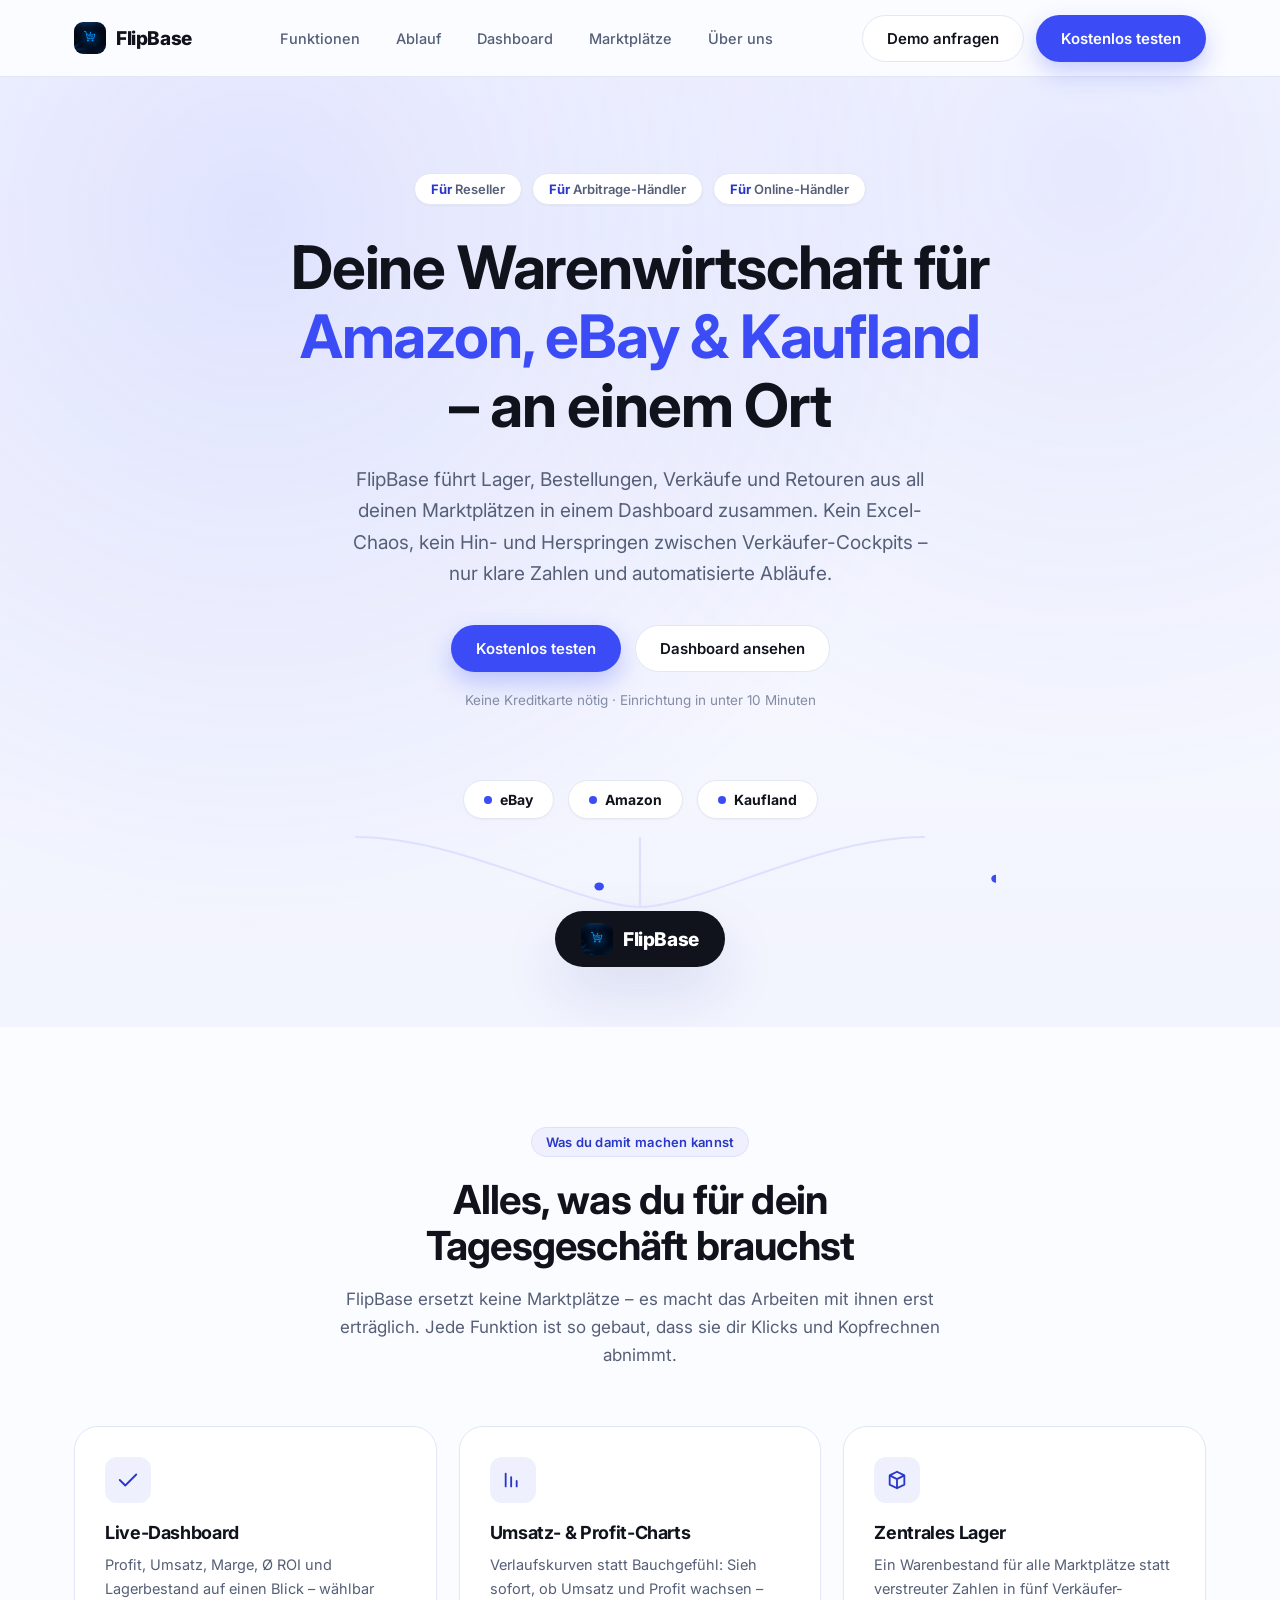
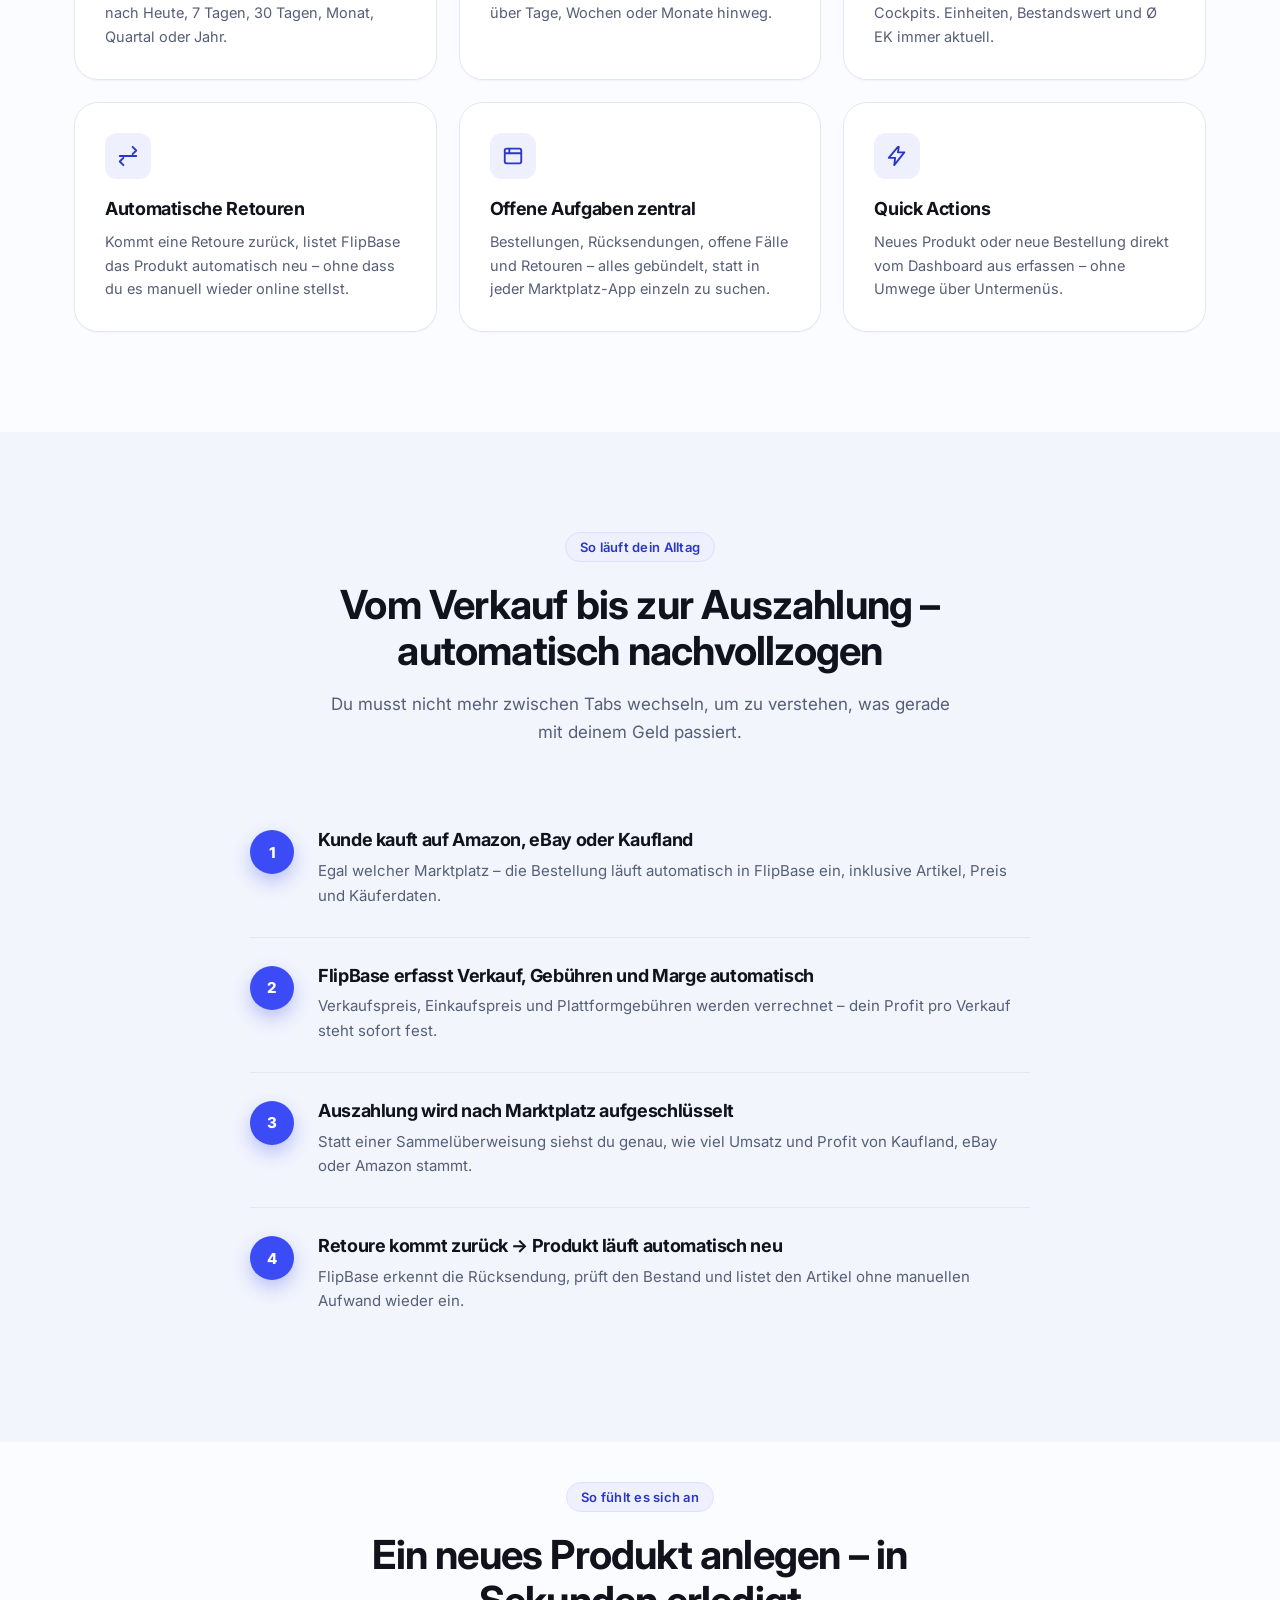
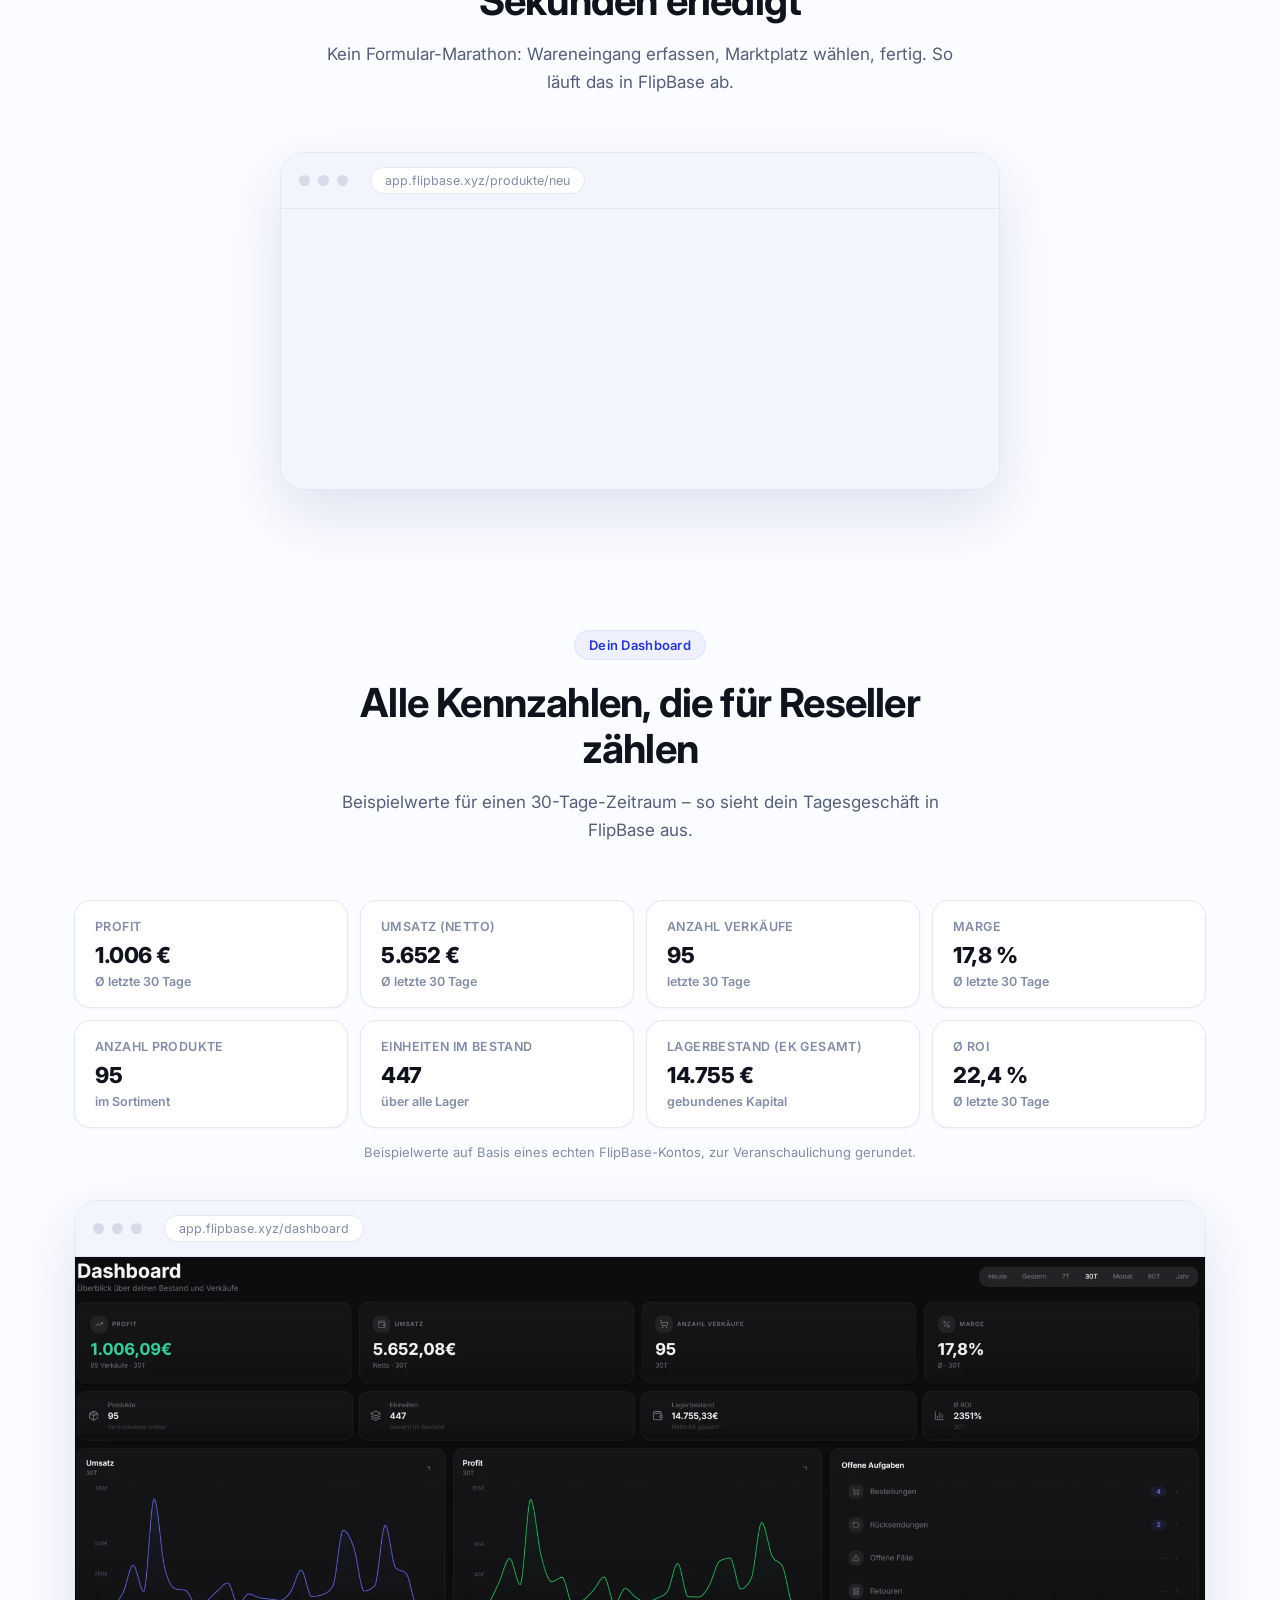
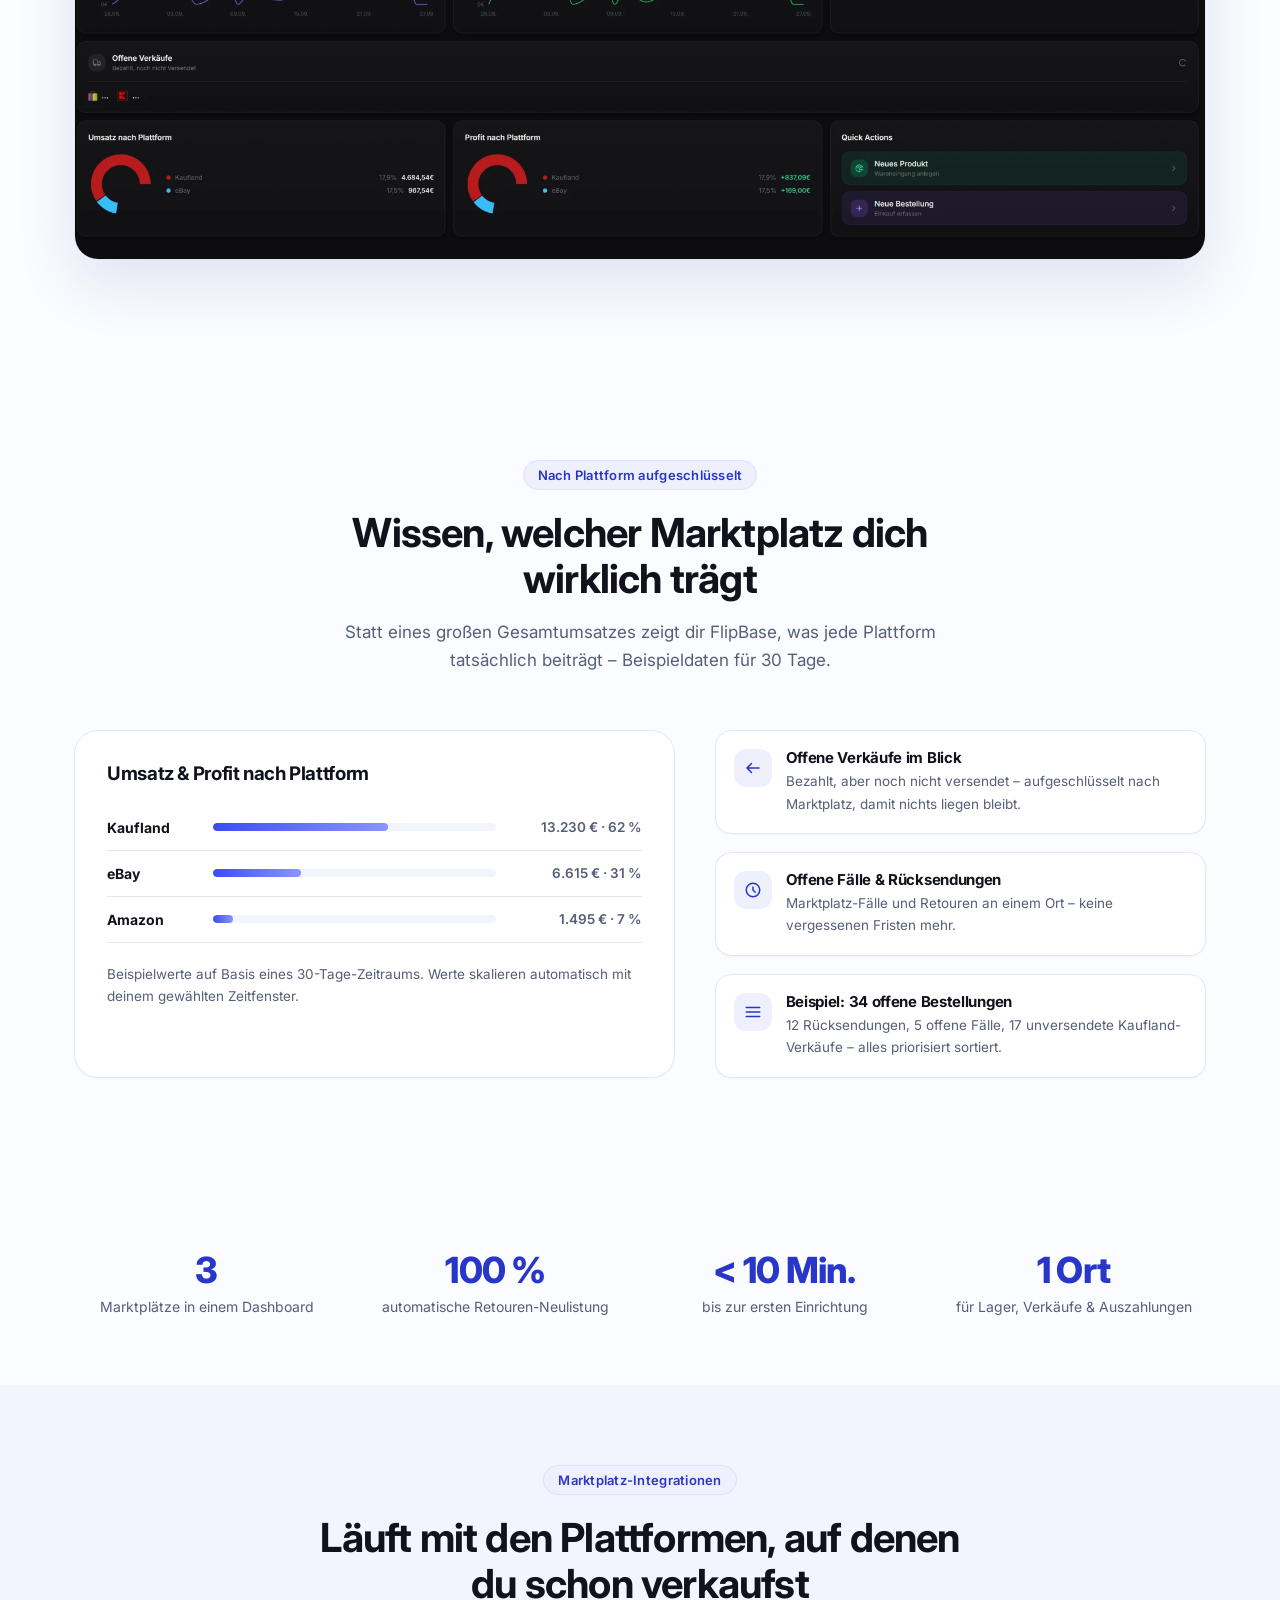
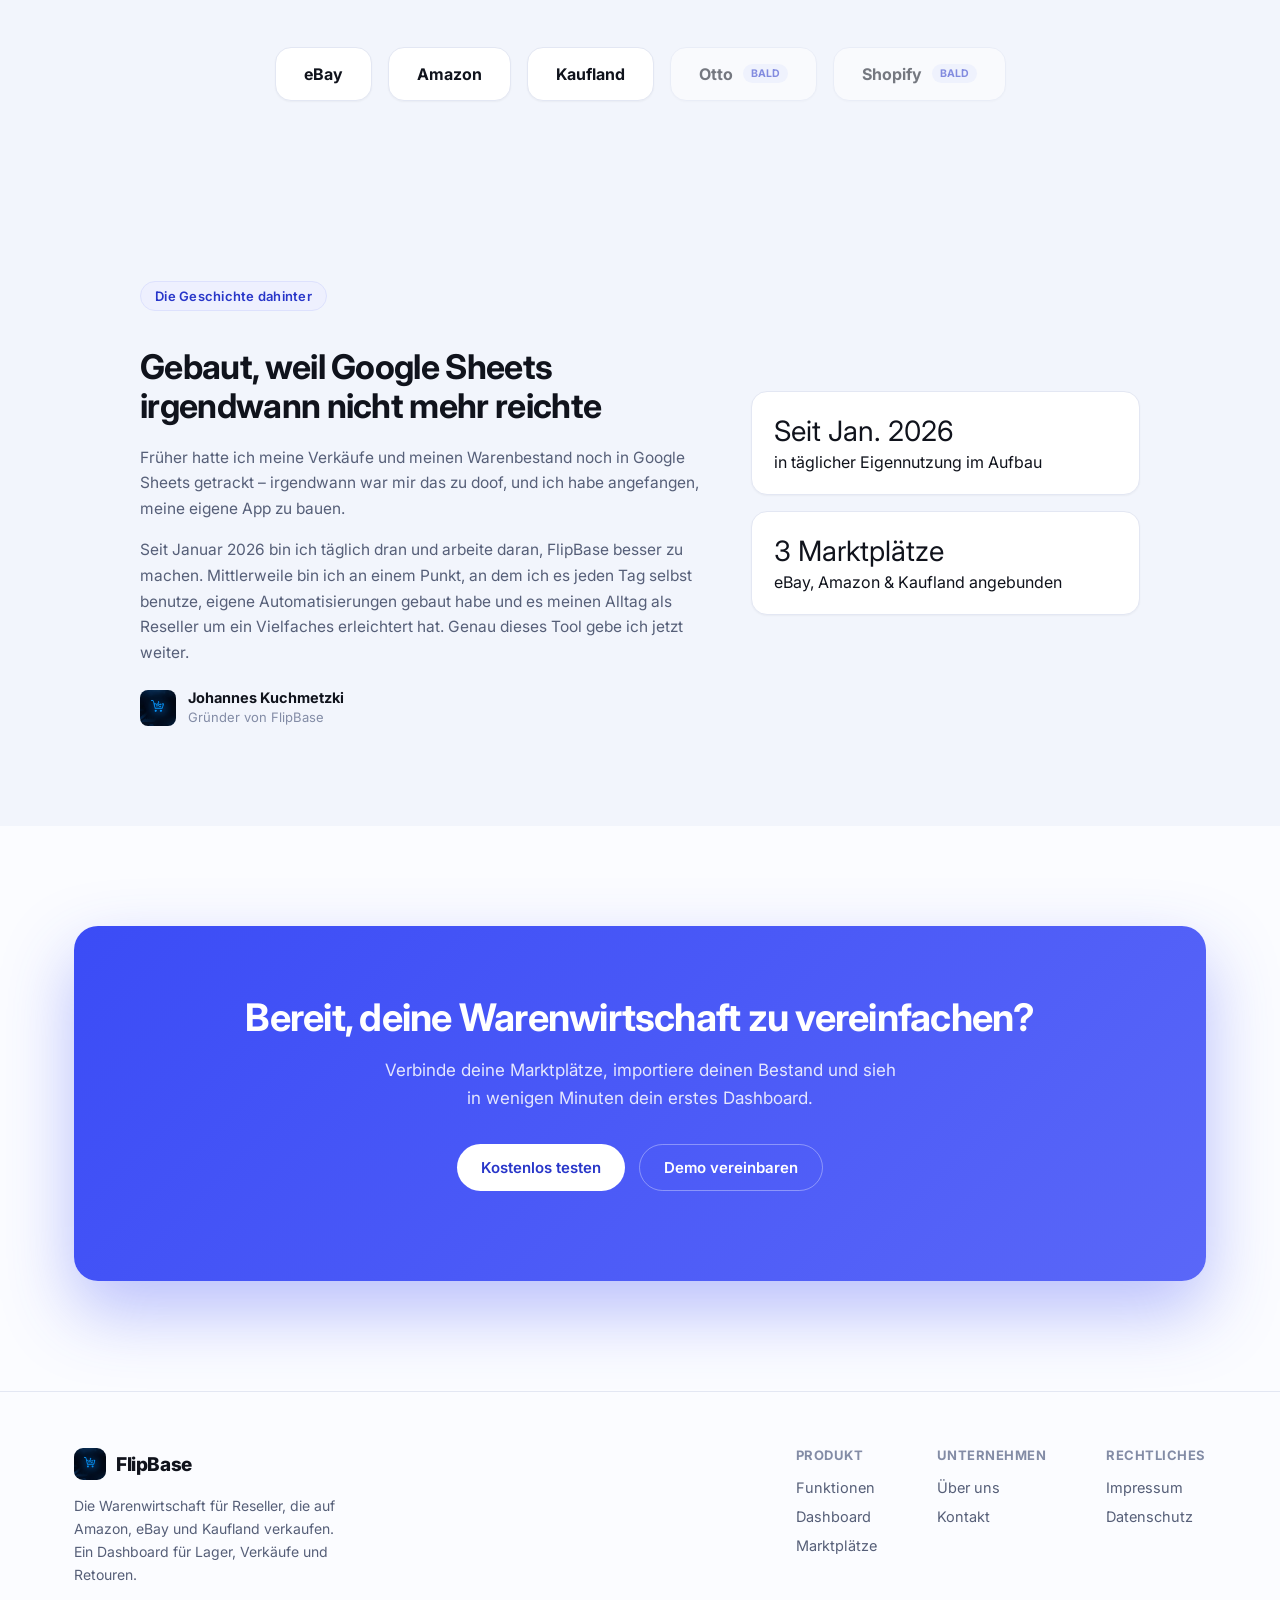
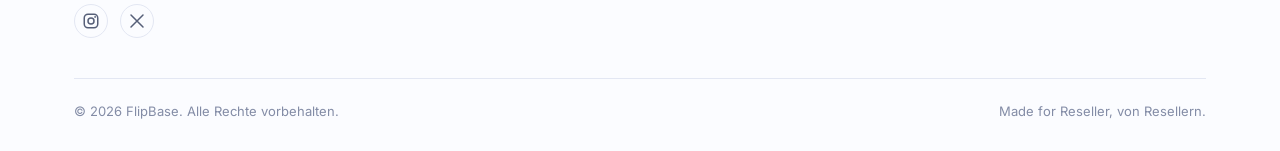
==== commit d828e5b0: "Add branding, real screenshots, legal pages and contact form - Real FlipBase logo (favicon set, head" ====
--- a/index.html
+++ b/index.html
@@ -5,6 +5,19 @@
 <meta name="viewport" content="width=device-width, initial-scale=1.0">
 <title>FlipBase – Warenwirtschaft für Reseller</title>
 <meta name="description" content="FlipBase bündelt Amazon, eBay und Kaufland in einer Warenwirtschaft: Dashboard, Lager, Retouren und Auszahlungen an einem Ort.">
+<link rel="canonical" href="https://flipbase.xyz/">
+<link rel="icon" href="assets/favicon-32.png" sizes="32x32">
+<link rel="icon" href="assets/favicon-192.png" sizes="192x192">
+<link rel="apple-touch-icon" href="assets/apple-touch-icon.png">
+<meta property="og:type" content="website">
+<meta property="og:title" content="FlipBase – Warenwirtschaft für Reseller">
+<meta property="og:description" content="FlipBase bündelt Amazon, eBay und Kaufland in einer Warenwirtschaft: Dashboard, Lager, Retouren und Auszahlungen an einem Ort.">
+<meta property="og:image" content="https://flipbase.xyz/assets/og-image.png">
+<meta property="og:url" content="https://flipbase.xyz/">
+<meta name="twitter:card" content="summary_large_image">
+<meta name="twitter:title" content="FlipBase – Warenwirtschaft für Reseller">
+<meta name="twitter:description" content="FlipBase bündelt Amazon, eBay und Kaufland in einer Warenwirtschaft.">
+<meta name="twitter:image" content="https://flipbase.xyz/assets/og-image.png">
 <link rel="preconnect" href="https://fonts.googleapis.com">
 <link rel="preconnect" href="https://fonts.gstatic.com" crossorigin>
 <link href="https://fonts.googleapis.com/css2?family=Inter:wght@400;500;600;700;800&display=swap" rel="stylesheet">
@@ -15,7 +28,7 @@
 <header class="site-header">
   <div class="container">
     <a href="#top" class="logo">
-      <span class="logo-mark">FB</span>
+      <img src="assets/logo.png" alt="FlipBase Logo" class="logo-mark" style="border-radius:9px; box-shadow:none;">
       FlipBase
     </a>
     <nav class="main-nav" id="main-nav">
@@ -23,11 +36,11 @@
       <a href="#workflow">Ablauf</a>
       <a href="#dashboard">Dashboard</a>
       <a href="#platforms">Marktplätze</a>
-      <a href="#faq">FAQ</a>
+      <a href="#about">Über uns</a>
     </nav>
     <div class="header-actions">
-      <a href="#cta" class="btn btn-secondary">Demo anfragen</a>
-      <a href="#cta" class="btn btn-primary">Kostenlos testen</a>
+      <a href="kontakt.html" class="btn btn-secondary">Demo anfragen</a>
+      <a href="kontakt.html" class="btn btn-primary">Kostenlos testen</a>
       <button class="nav-toggle" id="nav-toggle" aria-label="Menü öffnen">
         <span></span><span></span><span></span>
       </button>
@@ -51,7 +64,7 @@
         Kein Excel-Chaos, kein Hin- und Herspringen zwischen Verkäufer-Cockpits – nur klare Zahlen und automatisierte Abläufe.
       </p>
       <div class="hero-ctas">
-        <a href="#cta" class="btn btn-primary">Kostenlos testen</a>
+        <a href="kontakt.html" class="btn btn-primary">Kostenlos testen</a>
         <a href="#dashboard" class="btn btn-secondary">Dashboard ansehen</a>
       </div>
       <div class="hero-note">Keine Kreditkarte nötig · Einrichtung in unter 10 Minuten</div>
@@ -83,7 +96,7 @@
           </svg>
         </div>
         <div class="funnel-target">
-          <span class="logo"><span class="logo-mark">FB</span> FlipBase</span>
+          <span class="logo"><img src="assets/logo.png" alt="FlipBase" class="logo-mark" style="border-radius:9px; box-shadow:none;"> FlipBase</span>
         </div>
       </div>
     </div>
@@ -186,6 +199,49 @@
     </div>
   </section>
 
+  <!-- PRODUCT DEMO ANIMATION -->
+  <section class="demo-section" id="demo">
+    <div class="container">
+      <div class="section-head center reveal">
+        <span class="eyebrow">So fühlt es sich an</span>
+        <h2>Ein neues Produkt anlegen – in Sekunden erledigt</h2>
+        <p>Kein Formular-Marathon: Wareneingang erfassen, Marktplatz wählen, fertig. So läuft das in FlipBase ab.</p>
+      </div>
+      <div class="demo-frame reveal">
+        <div class="browser-frame">
+          <div class="browser-bar">
+            <span class="dot"></span><span class="dot"></span><span class="dot"></span>
+            <span class="url">app.flipbase.xyz/produkte/neu</span>
+          </div>
+          <div class="demo-stage">
+            <div class="demo-slide demo-slide-1">
+              <div class="demo-card-title">Neues Produkt</div>
+              <div class="demo-field"><span>Produktname</span><div class="demo-input"></div></div>
+              <div class="demo-field"><span>Einkaufspreis</span><div class="demo-input short"></div></div>
+              <div class="demo-cursor"></div>
+            </div>
+            <div class="demo-slide demo-slide-2">
+              <div class="demo-card-title">Marktplatz wählen</div>
+              <div class="demo-choice-row">
+                <div class="demo-choice active">Kaufland</div>
+                <div class="demo-choice">eBay</div>
+                <div class="demo-choice">Amazon</div>
+              </div>
+              <div class="demo-cursor demo-cursor-2"></div>
+            </div>
+            <div class="demo-slide demo-slide-3">
+              <div class="demo-check">
+                <svg width="30" height="30" viewBox="0 0 24 24" fill="none"><path d="M3 12l6 6L21 6" stroke="#fff" stroke-width="3" stroke-linecap="round" stroke-linejoin="round"/></svg>
+              </div>
+              <div class="demo-card-title">Produkt live gelistet</div>
+              <span style="font-size:13px; color:var(--color-text-subtle);">Bestand aktualisiert · Auf Kaufland sichtbar</span>
+            </div>
+          </div>
+        </div>
+      </div>
+    </div>
+  </section>
+
   <!-- DASHBOARD PREVIEW -->
   <section class="dashboard-section" id="dashboard">
     <div class="container">
@@ -198,58 +254,53 @@
       <div class="dashboard-kpis reveal">
         <div class="kpi-card">
           <div class="kpi-label">Profit</div>
-          <div class="kpi-value">4.812 €</div>
-          <div class="kpi-delta">+18 % ggü. Vormonat</div>
+          <div class="kpi-value">1.006 €</div>
+          <div class="kpi-delta neutral">Ø letzte 30 Tage</div>
         </div>
         <div class="kpi-card">
           <div class="kpi-label">Umsatz (netto)</div>
-          <div class="kpi-value">21.340 €</div>
-          <div class="kpi-delta">+9 % ggü. Vormonat</div>
+          <div class="kpi-value">5.652 €</div>
+          <div class="kpi-delta neutral">Ø letzte 30 Tage</div>
         </div>
         <div class="kpi-card">
           <div class="kpi-label">Anzahl Verkäufe</div>
-          <div class="kpi-value">386</div>
-          <div class="kpi-delta">+24 Verkäufe</div>
+          <div class="kpi-value">95</div>
+          <div class="kpi-delta neutral">letzte 30 Tage</div>
         </div>
         <div class="kpi-card">
           <div class="kpi-label">Marge</div>
-          <div class="kpi-value">22,6 %</div>
+          <div class="kpi-value">17,8 %</div>
           <div class="kpi-delta neutral">Ø letzte 30 Tage</div>
         </div>
         <div class="kpi-card">
           <div class="kpi-label">Anzahl Produkte</div>
-          <div class="kpi-value">1.204</div>
+          <div class="kpi-value">95</div>
           <div class="kpi-delta neutral">im Sortiment</div>
         </div>
         <div class="kpi-card">
           <div class="kpi-label">Einheiten im Bestand</div>
-          <div class="kpi-value">3.870</div>
+          <div class="kpi-value">447</div>
           <div class="kpi-delta neutral">über alle Lager</div>
         </div>
         <div class="kpi-card">
           <div class="kpi-label">Lagerbestand (EK gesamt)</div>
-          <div class="kpi-value">58.400 €</div>
+          <div class="kpi-value">14.755 €</div>
           <div class="kpi-delta neutral">gebundenes Kapital</div>
         </div>
         <div class="kpi-card">
           <div class="kpi-label">Ø ROI</div>
-          <div class="kpi-value">34 %</div>
-          <div class="kpi-delta">+3 Pkt. ggü. Vormonat</div>
-        </div>
-      </div>
+          <div class="kpi-value">22,4 %</div>
+          <div class="kpi-delta neutral">Ø letzte 30 Tage</div>
+        </div>
+      </div>
+      <p style="text-align:center; font-size:13px; color:var(--color-text-subtle); margin-top:14px;">Beispielwerte auf Basis eines echten FlipBase-Kontos, zur Veranschaulichung gerundet.</p>
 
       <div class="browser-frame reveal" style="margin-top:36px;">
         <div class="browser-bar">
           <span class="dot"></span><span class="dot"></span><span class="dot"></span>
-          <span class="url">app.flipbase.io/dashboard</span>
-        </div>
-        <div class="dashboard-placeholder">
-          <div class="ph-icon">
-            <svg width="26" height="26" viewBox="0 0 24 24" fill="none"><rect x="3" y="3" width="18" height="18" rx="3" stroke="currentColor" stroke-width="2"/><path d="M7 15l3-4 3 3 4-6" stroke="currentColor" stroke-width="2" stroke-linecap="round" stroke-linejoin="round"/></svg>
-          </div>
-          <strong>Echter Dashboard-Screenshot folgt hier</strong>
-          <span>Platzhalter – wird durch das produktive FlipBase-Dashboard ersetzt</span>
-        </div>
+          <span class="url">app.flipbase.xyz/dashboard</span>
+        </div>
+        <img src="assets/dashboard-screenshot.png" alt="FlipBase Dashboard mit Profit-, Umsatz- und Bestandsübersicht" style="width:100%; display:block;">
       </div>
     </div>
   </section>
@@ -358,6 +409,37 @@
     </div>
   </section>
 
+  <!-- ABOUT -->
+  <section class="about-section" id="about">
+    <div class="container">
+      <div class="about-grid">
+        <div class="about-text reveal">
+          <span class="eyebrow">Die Geschichte dahinter</span>
+          <h2>Gebaut, weil Google Sheets irgendwann nicht mehr reichte</h2>
+          <p>Früher hatte ich meine Verkäufe und meinen Warenbestand noch in Google Sheets getrackt – irgendwann war mir das zu doof, und ich habe angefangen, meine eigene App zu bauen.</p>
+          <p>Seit Januar 2026 bin ich täglich dran und arbeite daran, FlipBase besser zu machen. Mittlerweile bin ich an einem Punkt, an dem ich es jeden Tag selbst benutze, eigene Automatisierungen gebaut habe und es meinen Alltag als Reseller um ein Vielfaches erleichtert hat. Genau dieses Tool gebe ich jetzt weiter.</p>
+          <div class="about-signature">
+            <img src="assets/logo.png" alt="FlipBase" style="width:36px; height:36px; border-radius:8px;">
+            <div>
+              <strong>Johannes Kuchmetzki</strong>
+              <span>Gründer von FlipBase</span>
+            </div>
+          </div>
+        </div>
+        <div class="about-visual reveal">
+          <div class="about-stat-card">
+            <span class="stat-value" style="font-size:28px;">Seit Jan. 2026</span>
+            <span class="stat-label">in täglicher Eigennutzung im Aufbau</span>
+          </div>
+          <div class="about-stat-card">
+            <span class="stat-value" style="font-size:28px;">3 Marktplätze</span>
+            <span class="stat-label">eBay, Amazon &amp; Kaufland angebunden</span>
+          </div>
+        </div>
+      </div>
+    </div>
+  </section>
+
   <!-- CTA -->
   <section class="cta-section" id="cta">
     <div class="container">
@@ -365,8 +447,8 @@
         <h2>Bereit, deine Warenwirtschaft zu vereinfachen?</h2>
         <p>Verbinde deine Marktplätze, importiere deinen Bestand und sieh in wenigen Minuten dein erstes Dashboard.</p>
         <div class="hero-ctas">
-          <a href="#" class="btn btn-secondary">Kostenlos testen</a>
-          <a href="#" class="btn btn-ghost">Demo vereinbaren</a>
+          <a href="kontakt.html" class="btn btn-secondary">Kostenlos testen</a>
+          <a href="kontakt.html" class="btn btn-ghost">Demo vereinbaren</a>
         </div>
       </div>
     </div>
@@ -379,10 +461,18 @@
     <div class="footer-top">
       <div class="footer-brand">
         <a href="#top" class="logo">
-          <span class="logo-mark">FB</span>
+          <img src="assets/logo.png" alt="FlipBase Logo" class="logo-mark" style="border-radius:9px; box-shadow:none;">
           FlipBase
         </a>
         <p>Die Warenwirtschaft für Reseller, die auf Amazon, eBay und Kaufland verkaufen. Ein Dashboard für Lager, Verkäufe und Retouren.</p>
+        <div class="social-row">
+          <a href="https://www.instagram.com/flipbasede/" target="_blank" rel="noopener" aria-label="Instagram">
+            <svg width="18" height="18" viewBox="0 0 24 24" fill="none"><rect x="3" y="3" width="18" height="18" rx="5" stroke="currentColor" stroke-width="2"/><circle cx="12" cy="12" r="4" stroke="currentColor" stroke-width="2"/><circle cx="17.5" cy="6.5" r="1.2" fill="currentColor"/></svg>
+          </a>
+          <a href="https://x.com/FlipBasede" target="_blank" rel="noopener" aria-label="X (Twitter)">
+            <svg width="18" height="18" viewBox="0 0 24 24" fill="none"><path d="M4 4l16 16M20 4L4 20" stroke="currentColor" stroke-width="2" stroke-linecap="round"/></svg>
+          </a>
+        </div>
       </div>
       <div class="footer-links">
         <div class="footer-col">
@@ -393,13 +483,13 @@
         </div>
         <div class="footer-col">
           <h4>Unternehmen</h4>
-          <a href="#">Über uns</a>
-          <a href="#">Kontakt</a>
+          <a href="#about">Über uns</a>
+          <a href="kontakt.html">Kontakt</a>
         </div>
         <div class="footer-col">
           <h4>Rechtliches</h4>
-          <a href="#">Impressum</a>
-          <a href="#">Datenschutz</a>
+          <a href="impressum.html">Impressum</a>
+          <a href="datenschutz.html">Datenschutz</a>
         </div>
       </div>
     </div>
--- a/styles.css
+++ b/styles.css
@@ -861,6 +861,205 @@
   color: var(--color-text-subtle);
 }
 
+/* Product demo animation */
+.demo-section {
+  padding: 40px 0 100px;
+}
+
+.demo-frame {
+  max-width: 720px;
+  margin: 0 auto;
+}
+
+.demo-stage {
+  position: relative;
+  height: 280px;
+  background: var(--color-bg-alt);
+  overflow: hidden;
+}
+
+.demo-slide {
+  position: absolute;
+  inset: 0;
+  display: flex;
+  flex-direction: column;
+  align-items: center;
+  justify-content: center;
+  gap: 14px;
+  padding: 40px;
+  opacity: 0;
+  transform: scale(0.92);
+  animation: demo-cycle 9s infinite;
+}
+
+.demo-slide-1 { animation-delay: 0s; }
+.demo-slide-2 { animation-delay: 3s; }
+.demo-slide-3 { animation-delay: 6s; }
+
+@keyframes demo-cycle {
+  0%   { opacity: 0; transform: scale(0.9); }
+  4%   { opacity: 1; transform: scale(1); }
+  30%  { opacity: 1; transform: scale(1); }
+  34%  { opacity: 0; transform: scale(1.06); }
+  100% { opacity: 0; transform: scale(1.06); }
+}
+
+.demo-card-title {
+  font-weight: 700;
+  font-size: 17px;
+}
+
+.demo-field {
+  width: 100%;
+  max-width: 320px;
+  text-align: left;
+}
+
+.demo-field span {
+  display: block;
+  font-size: 12px;
+  color: var(--color-text-subtle);
+  font-weight: 600;
+  margin-bottom: 6px;
+}
+
+.demo-input {
+  height: 38px;
+  border-radius: var(--radius-sm);
+  background: var(--color-surface);
+  border: 1px solid var(--color-border);
+}
+
+.demo-input.short {
+  width: 55%;
+}
+
+.demo-choice-row {
+  display: flex;
+  gap: 10px;
+}
+
+.demo-choice {
+  padding: 10px 18px;
+  border-radius: var(--radius-pill);
+  background: var(--color-surface);
+  border: 1px solid var(--color-border);
+  font-size: 13.5px;
+  font-weight: 600;
+  color: var(--color-text-muted);
+}
+
+.demo-choice.active {
+  background: var(--color-accent);
+  color: #fff;
+  border-color: var(--color-accent);
+}
+
+.demo-check {
+  width: 54px;
+  height: 54px;
+  border-radius: 50%;
+  background: #1a9c6b;
+  display: flex;
+  align-items: center;
+  justify-content: center;
+  box-shadow: 0 10px 24px rgba(26, 156, 107, 0.3);
+}
+
+.demo-cursor {
+  position: absolute;
+  width: 14px;
+  height: 14px;
+  border: 2px solid var(--color-accent);
+  border-radius: 50%;
+  bottom: 90px;
+  right: 130px;
+  opacity: 0.6;
+}
+
+/* About section */
+.about-section {
+  padding: 100px 0;
+  background: var(--color-bg-alt);
+}
+
+.about-grid {
+  display: grid;
+  grid-template-columns: 1.3fr 0.9fr;
+  gap: 48px;
+  align-items: center;
+  max-width: 1000px;
+  margin: 0 auto;
+}
+
+.about-text h2 {
+  font-size: clamp(26px, 3.6vw, 34px);
+  margin: 16px 0 20px;
+}
+
+.about-text p {
+  font-size: 15.5px;
+  margin-bottom: 16px;
+}
+
+.about-signature {
+  display: flex;
+  align-items: center;
+  gap: 12px;
+  margin-top: 24px;
+}
+
+.about-signature strong {
+  display: block;
+  font-size: 14.5px;
+}
+
+.about-signature span {
+  font-size: 13px;
+  color: var(--color-text-subtle);
+}
+
+.about-visual {
+  display: flex;
+  flex-direction: column;
+  gap: 16px;
+}
+
+.about-stat-card {
+  background: var(--color-surface);
+  border: 1px solid var(--color-border);
+  border-radius: var(--radius-md);
+  padding: 22px;
+  display: flex;
+  flex-direction: column;
+  gap: 4px;
+  box-shadow: var(--shadow-sm);
+}
+
+/* Social row */
+.social-row {
+  display: flex;
+  gap: 12px;
+  margin-top: 18px;
+}
+
+.social-row a {
+  width: 34px;
+  height: 34px;
+  border-radius: 50%;
+  border: 1px solid var(--color-border);
+  display: flex;
+  align-items: center;
+  justify-content: center;
+  color: var(--color-text-muted);
+  transition: color 0.15s ease, border-color 0.15s ease;
+}
+
+.social-row a:hover {
+  color: var(--color-accent-dark);
+  border-color: var(--color-accent);
+}
+
 /* Responsive */
 @media (max-width: 960px) {
   .feature-grid {
@@ -875,6 +1074,12 @@
   .stat-grid {
     grid-template-columns: repeat(2, 1fr);
     gap: 32px;
+  }
+  .about-grid {
+    grid-template-columns: 1fr;
+  }
+  .about-visual {
+    flex-direction: row;
   }
 }
 
@@ -929,4 +1134,10 @@
   .cta-box {
     padding: 48px 24px;
   }
-}
+  .about-visual {
+    flex-direction: column;
+  }
+  .demo-stage {
+    height: 320px;
+  }
+}
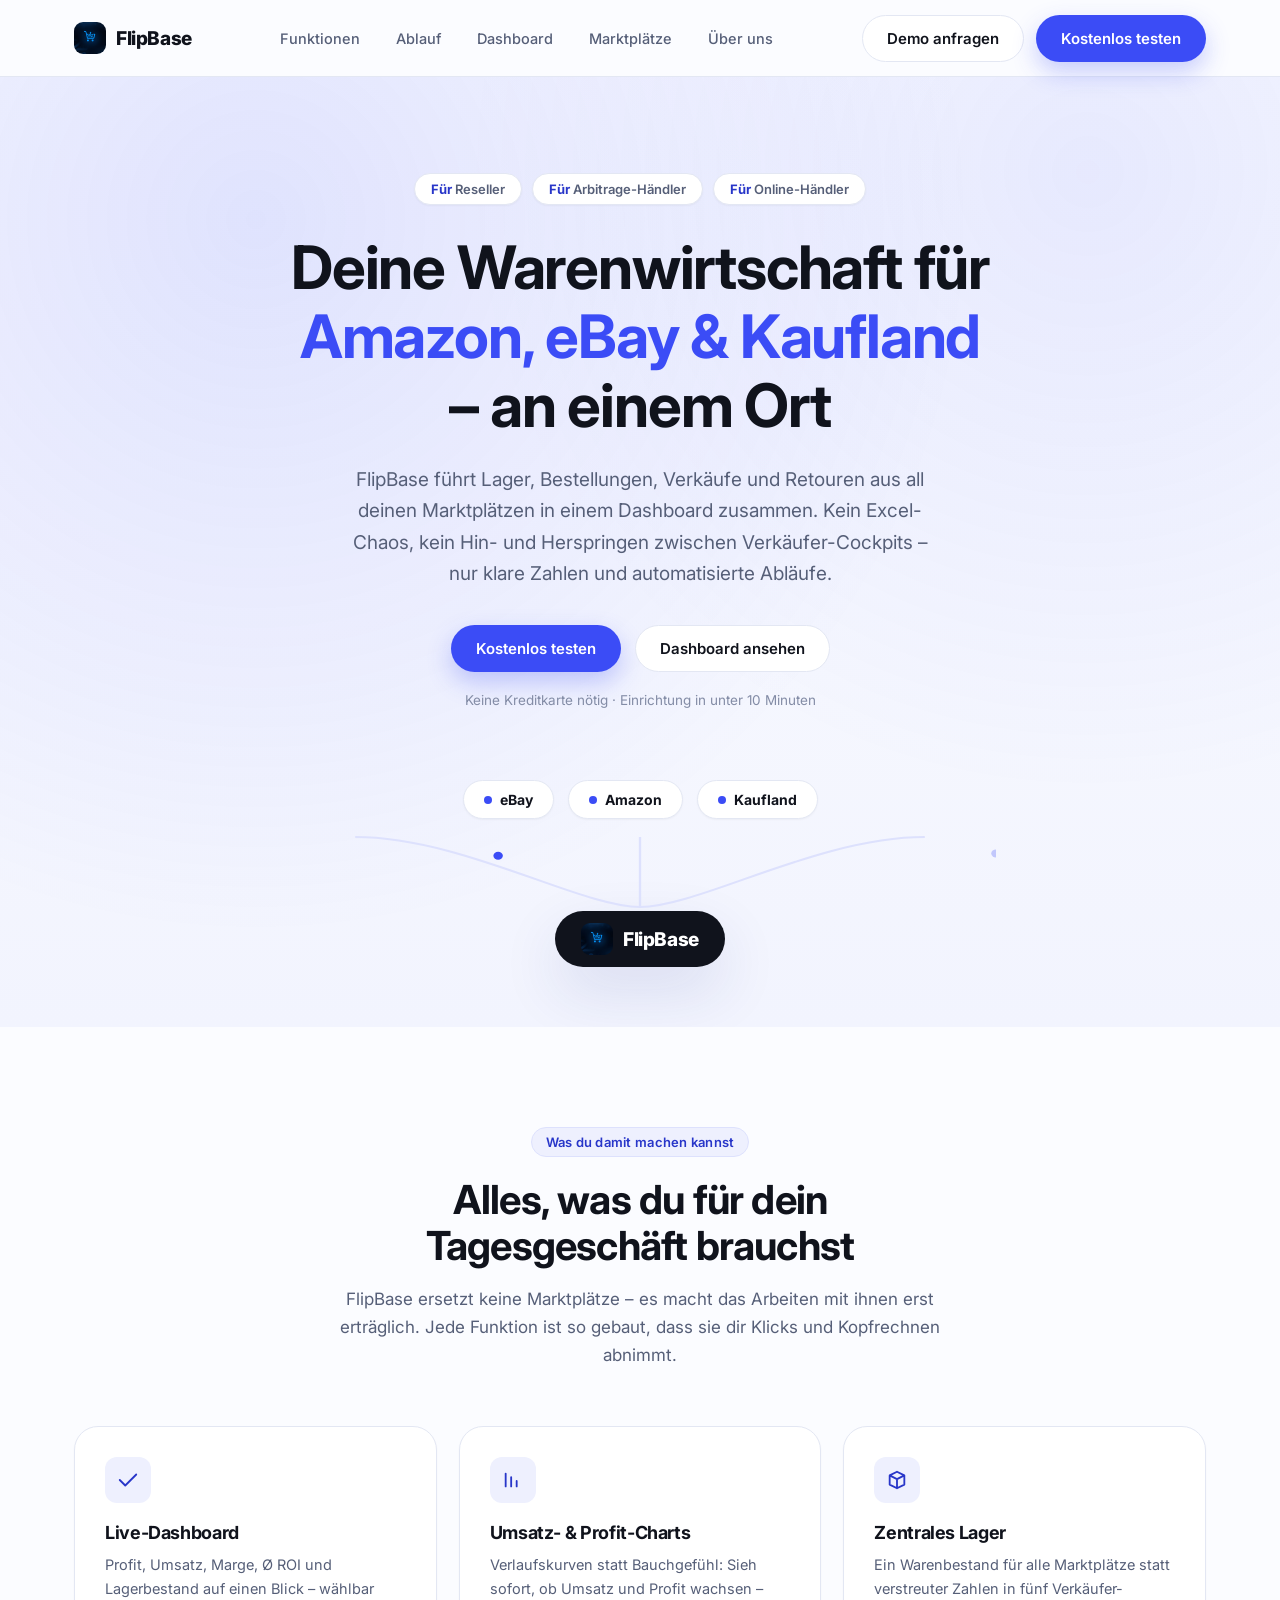
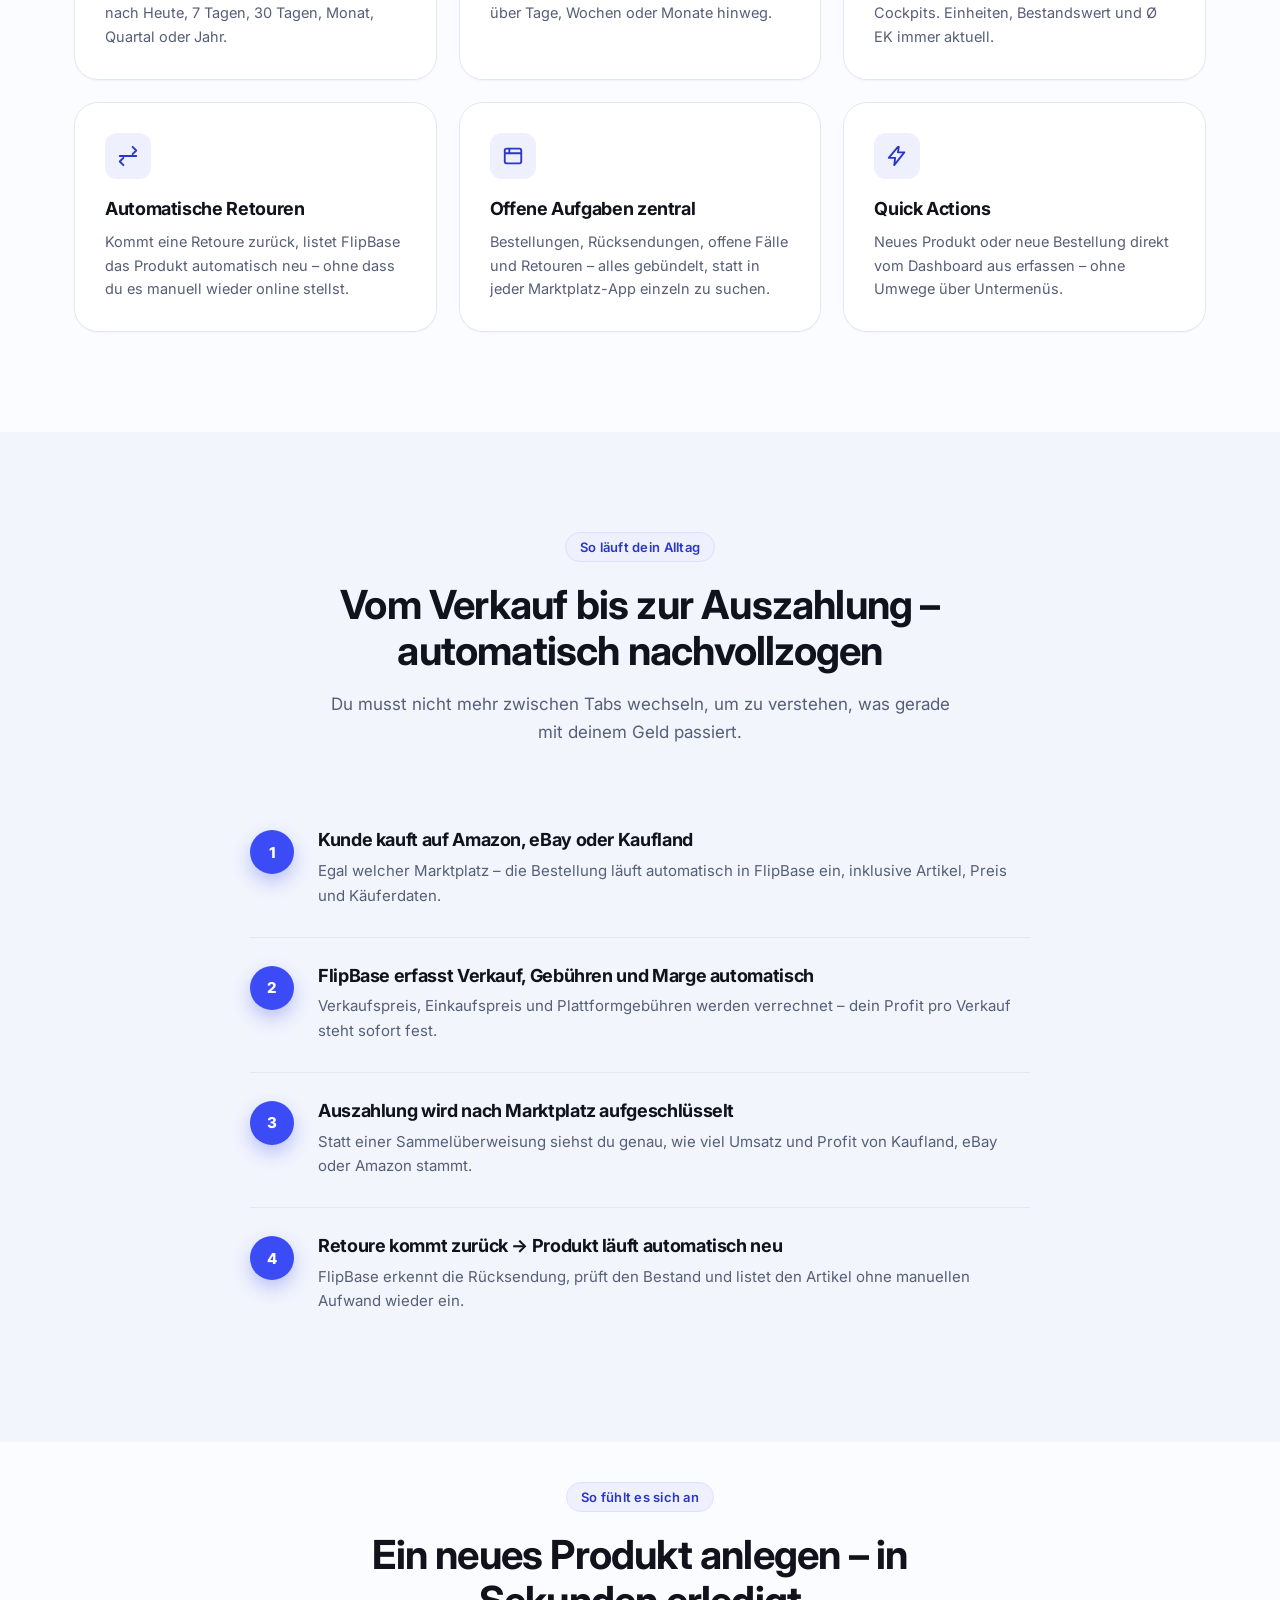
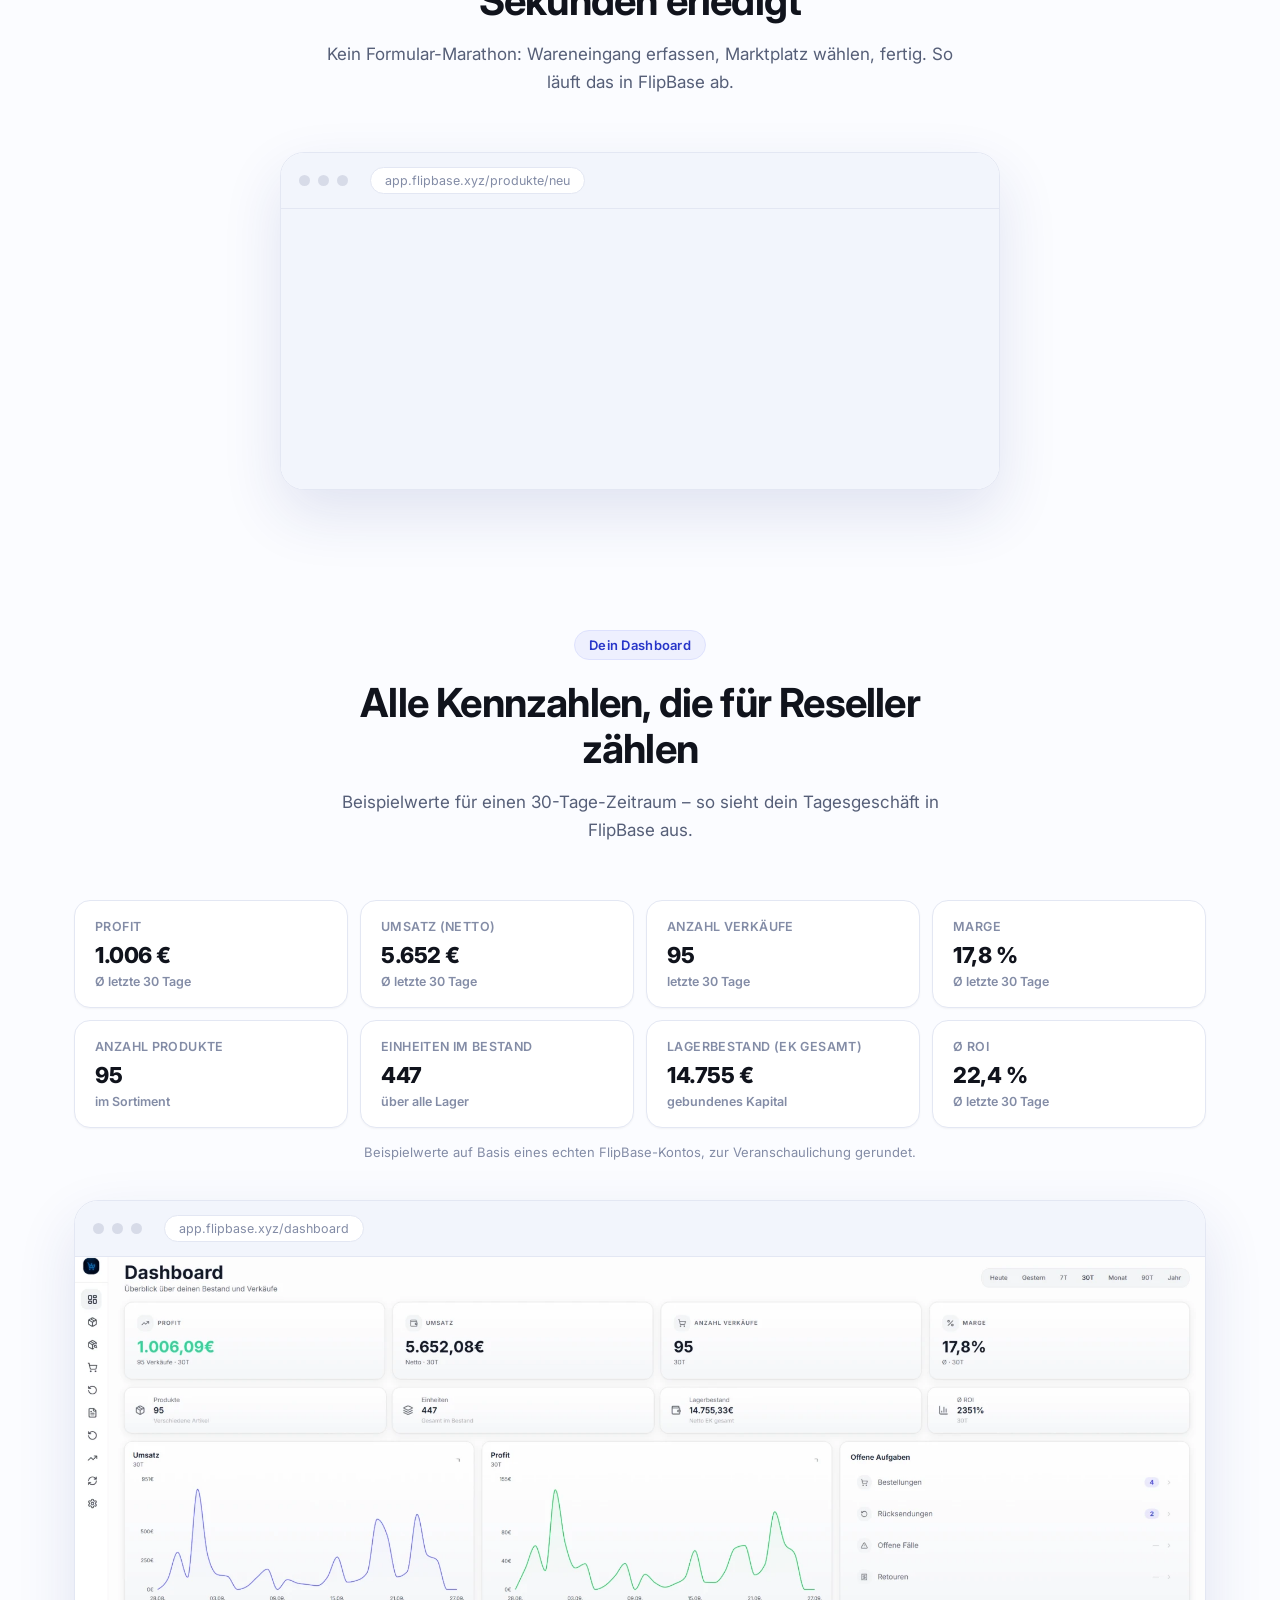
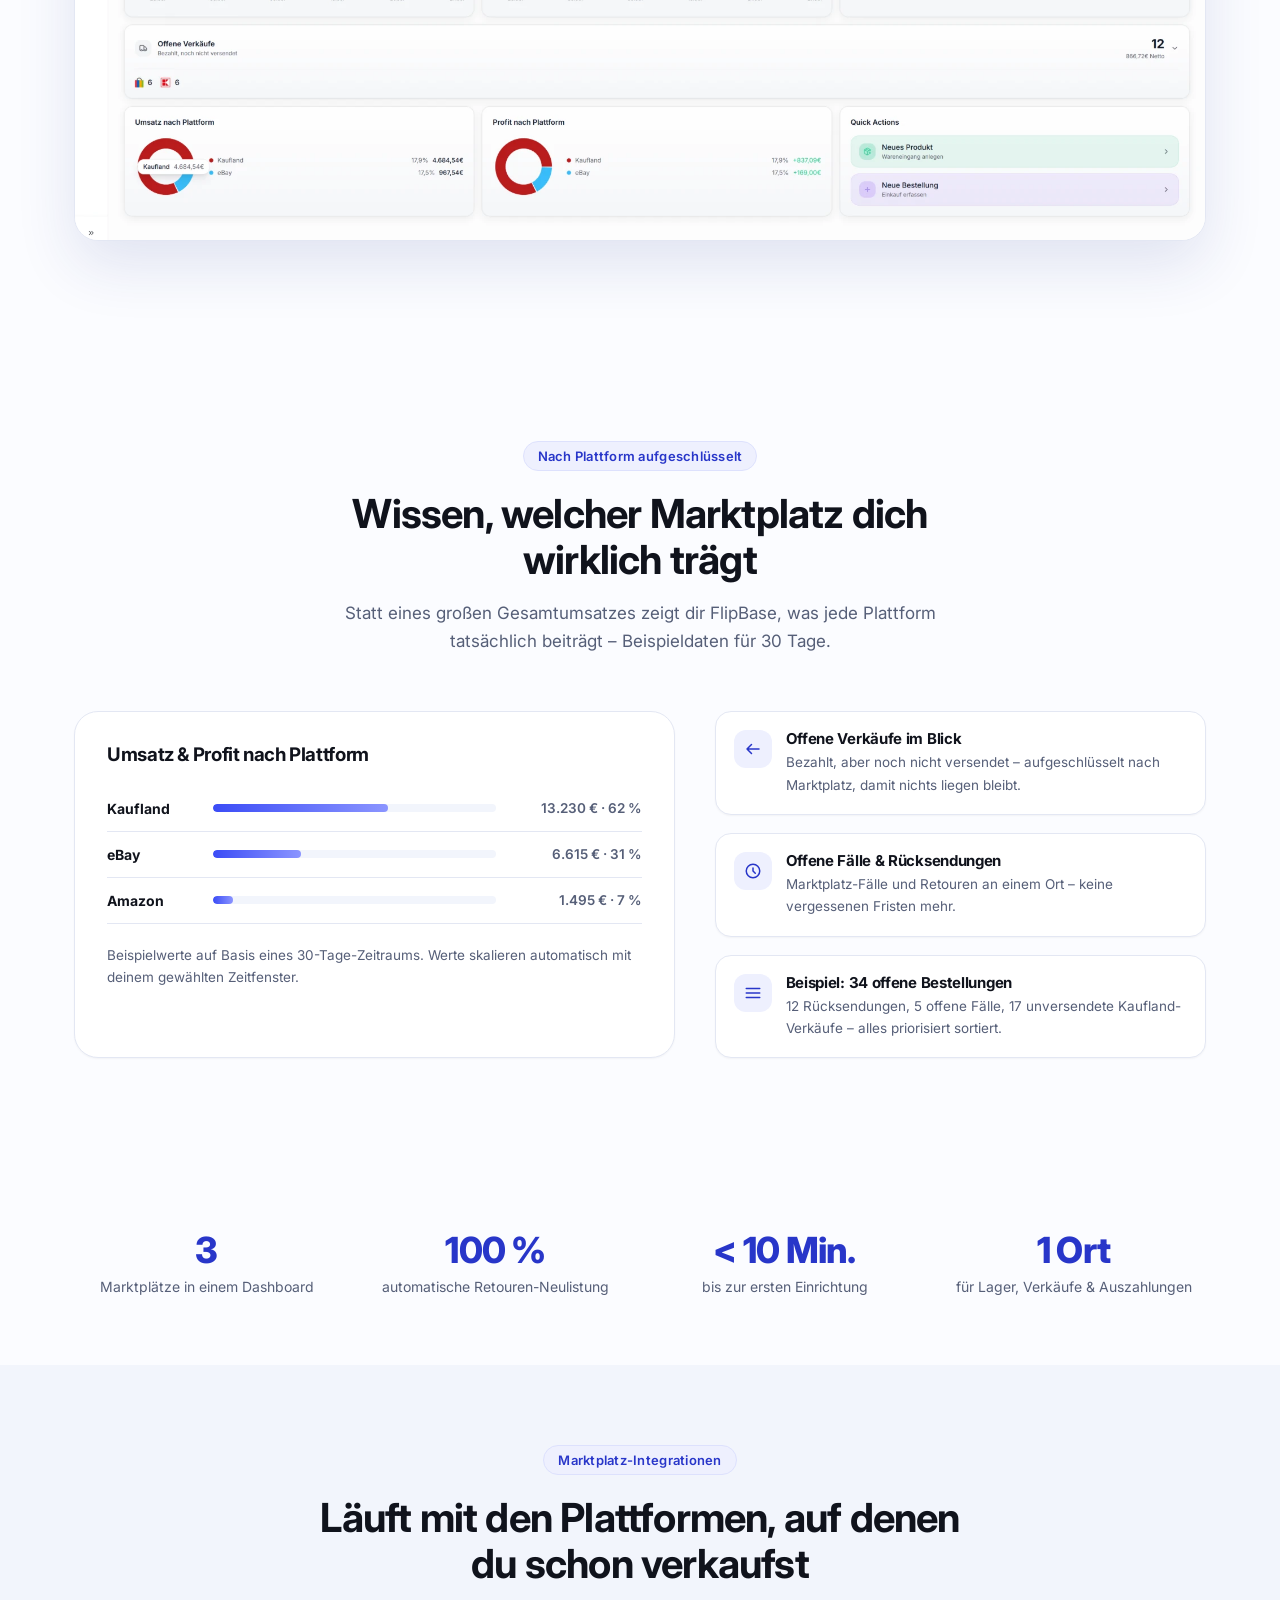
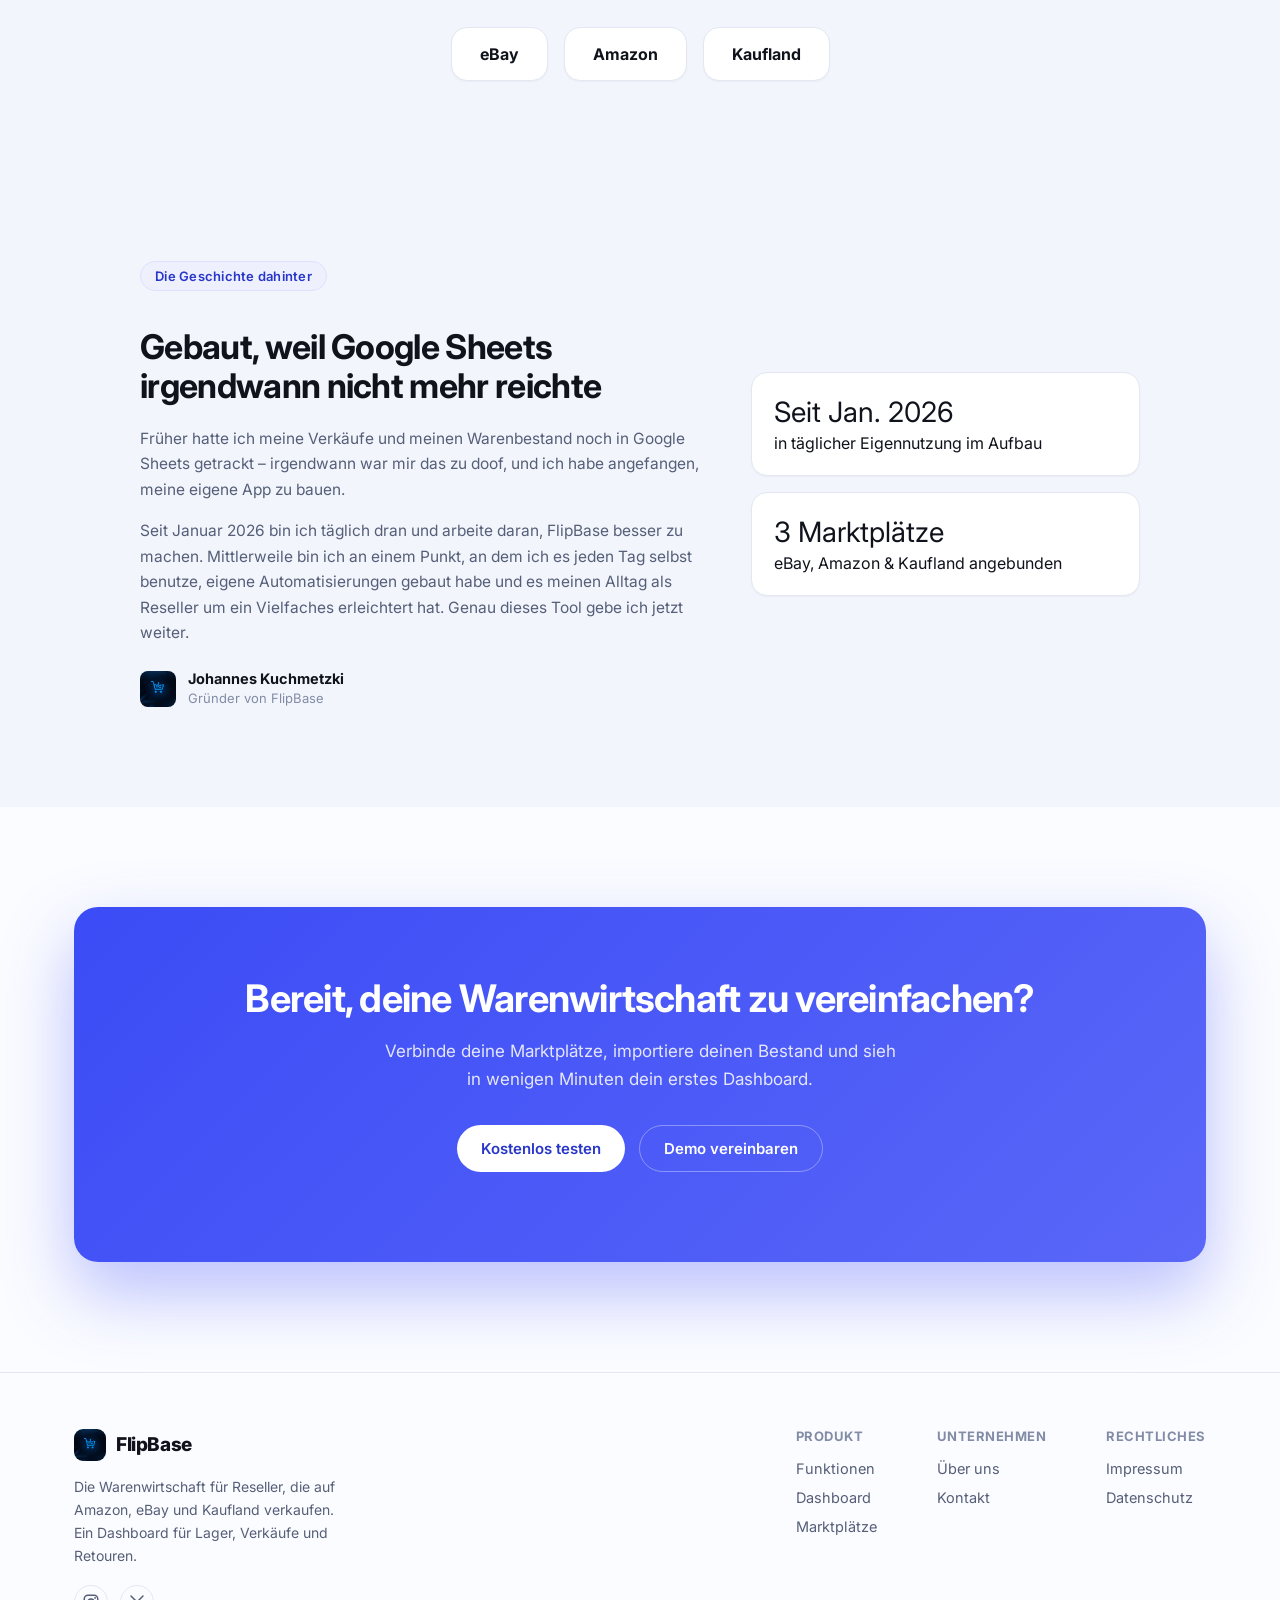
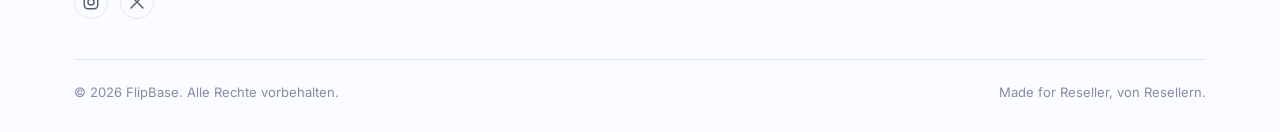
==== commit fb715a06: "Clean up dashboard screenshot and integration badges - Replace dark dashboard screenshot with croppe" ====
--- a/index.html
+++ b/index.html
@@ -403,8 +403,6 @@
         <span class="integration-badge">eBay</span>
         <span class="integration-badge">Amazon</span>
         <span class="integration-badge">Kaufland</span>
-        <span class="integration-badge soon">Otto <span class="tag-soon">Bald</span></span>
-        <span class="integration-badge soon">Shopify <span class="tag-soon">Bald</span></span>
       </div>
     </div>
   </section>
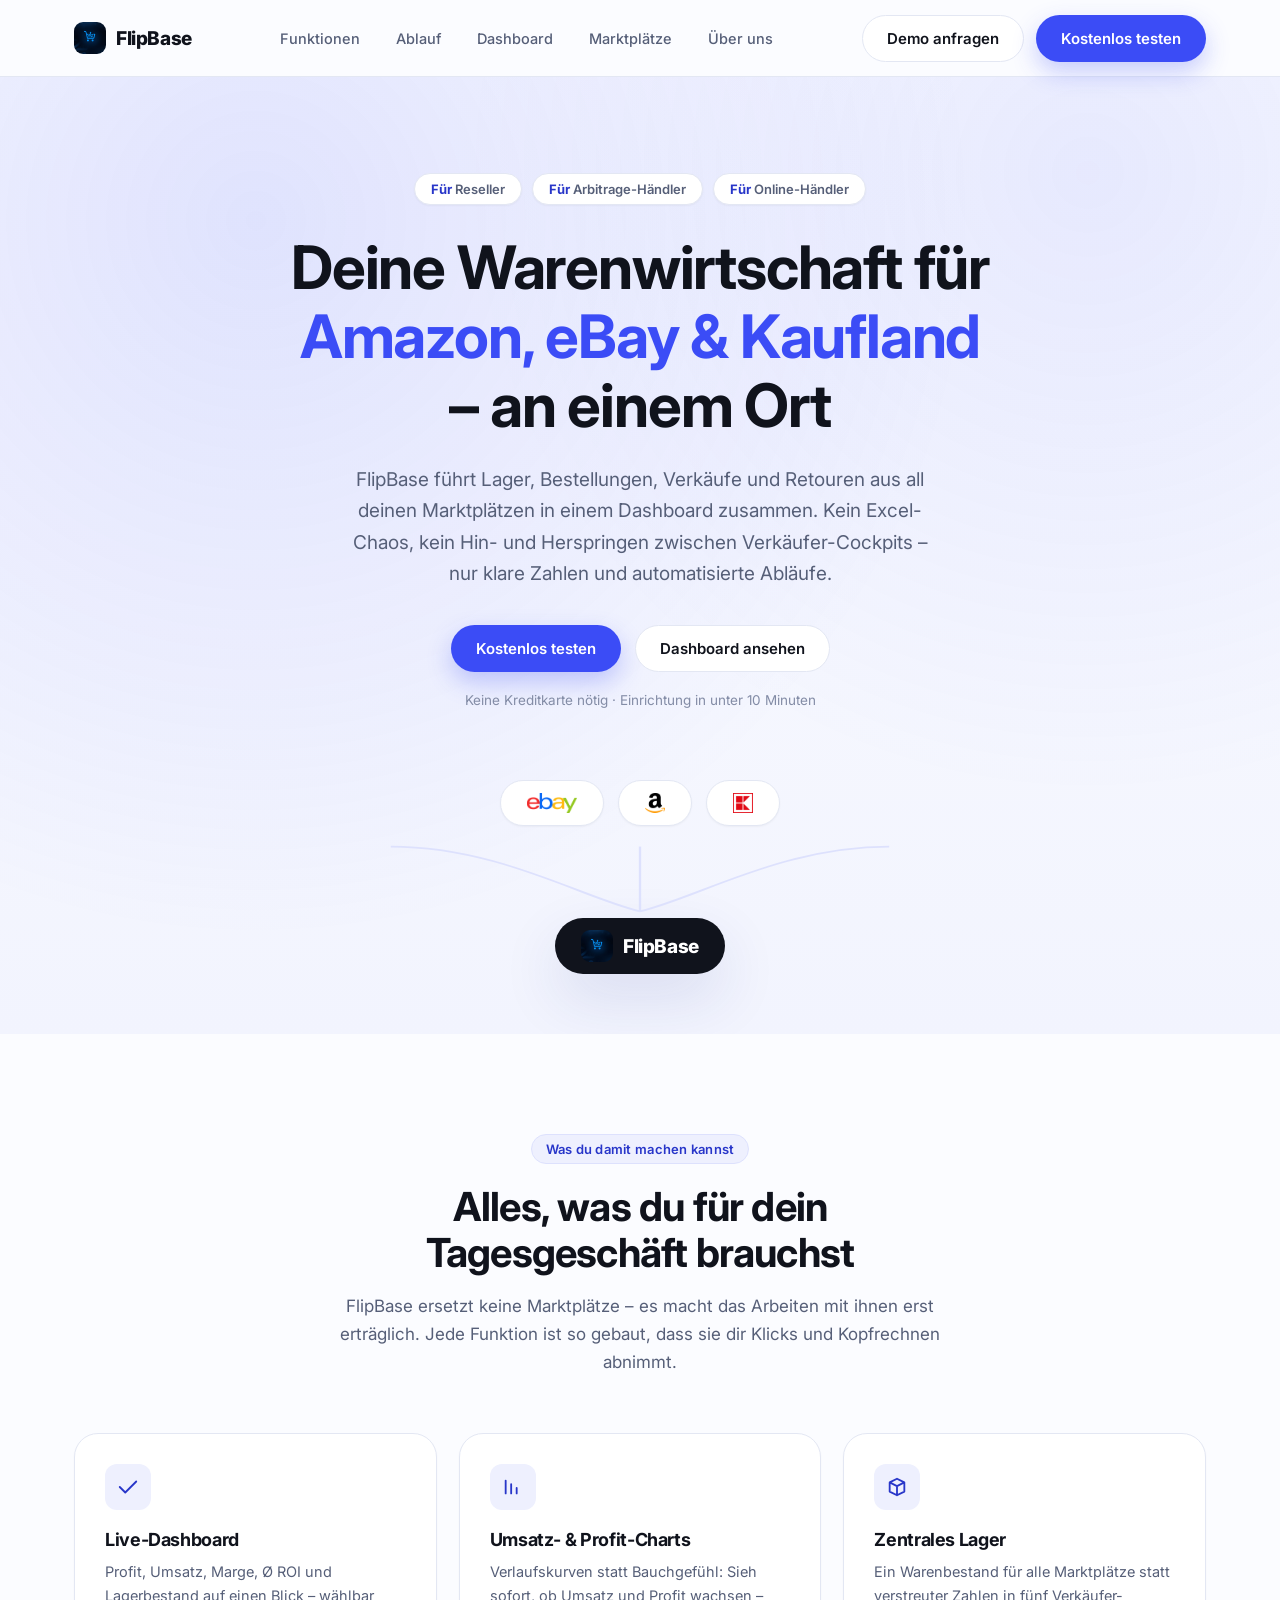
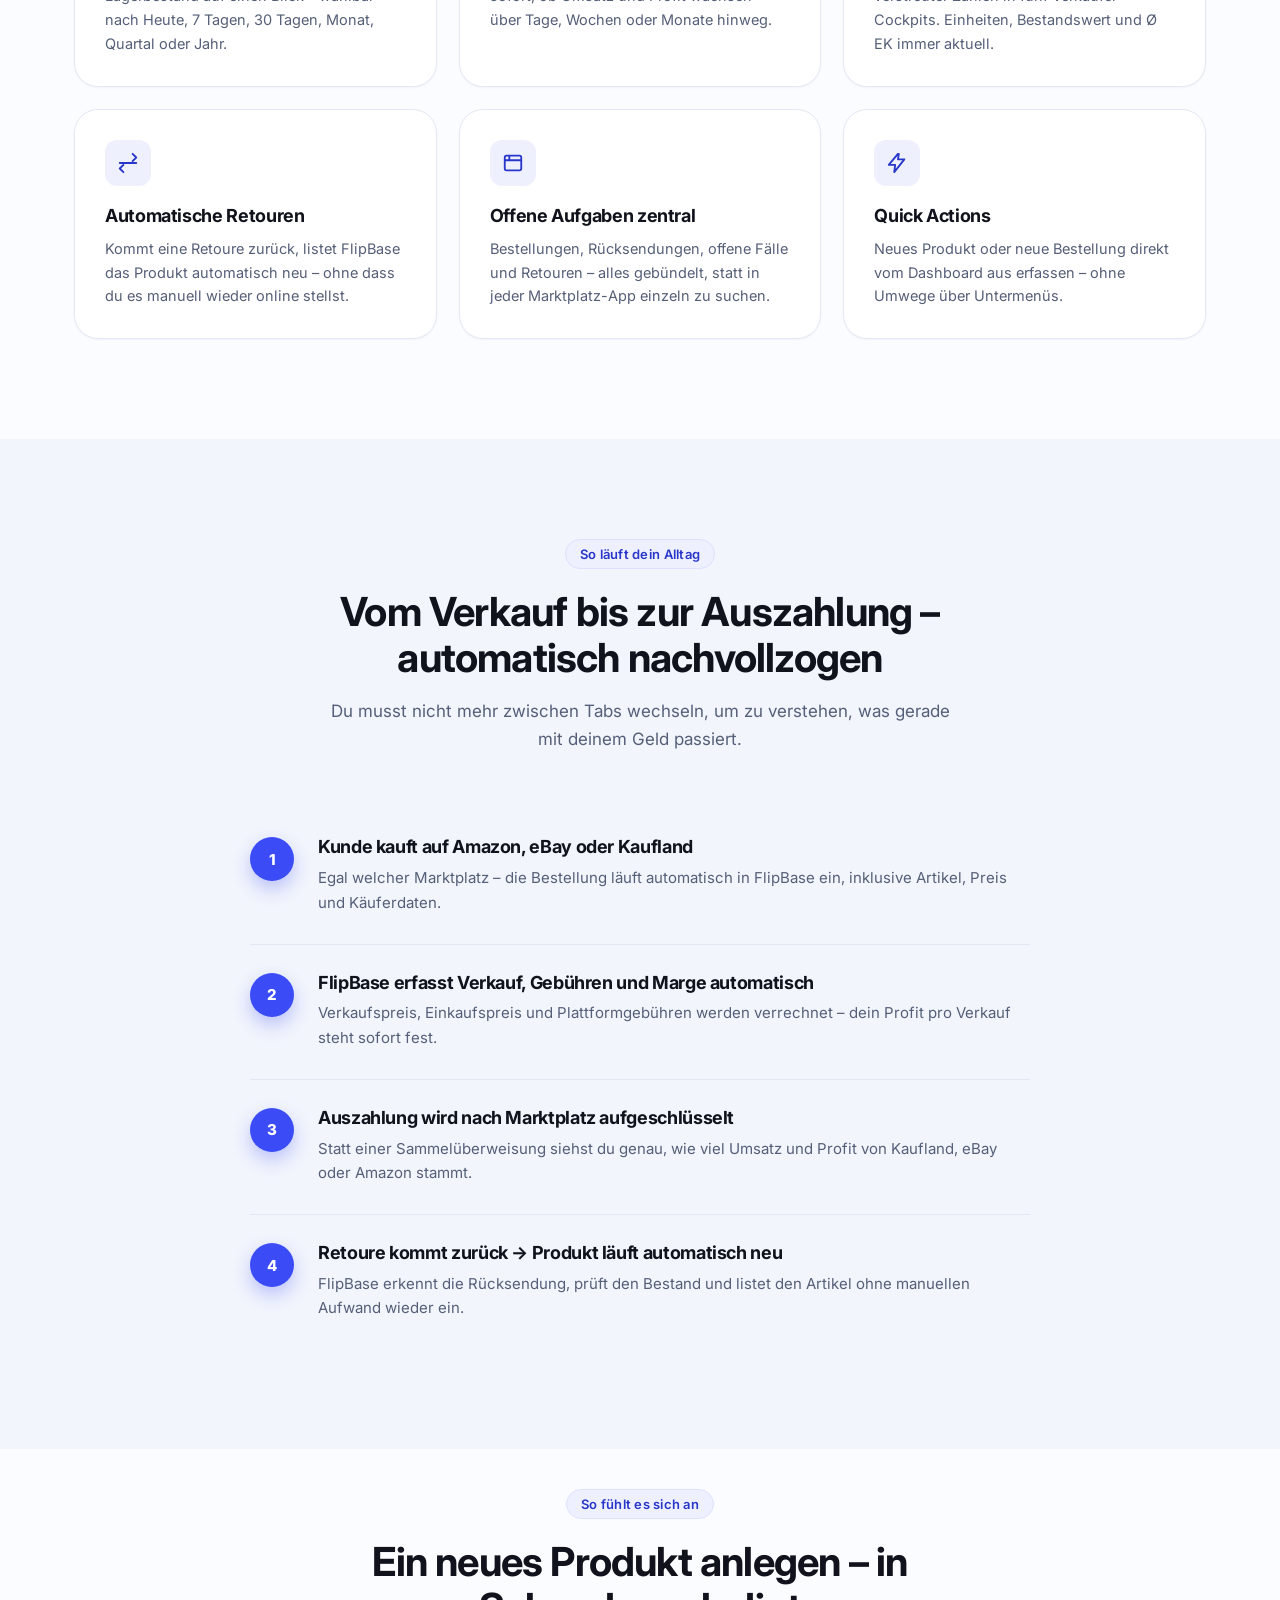
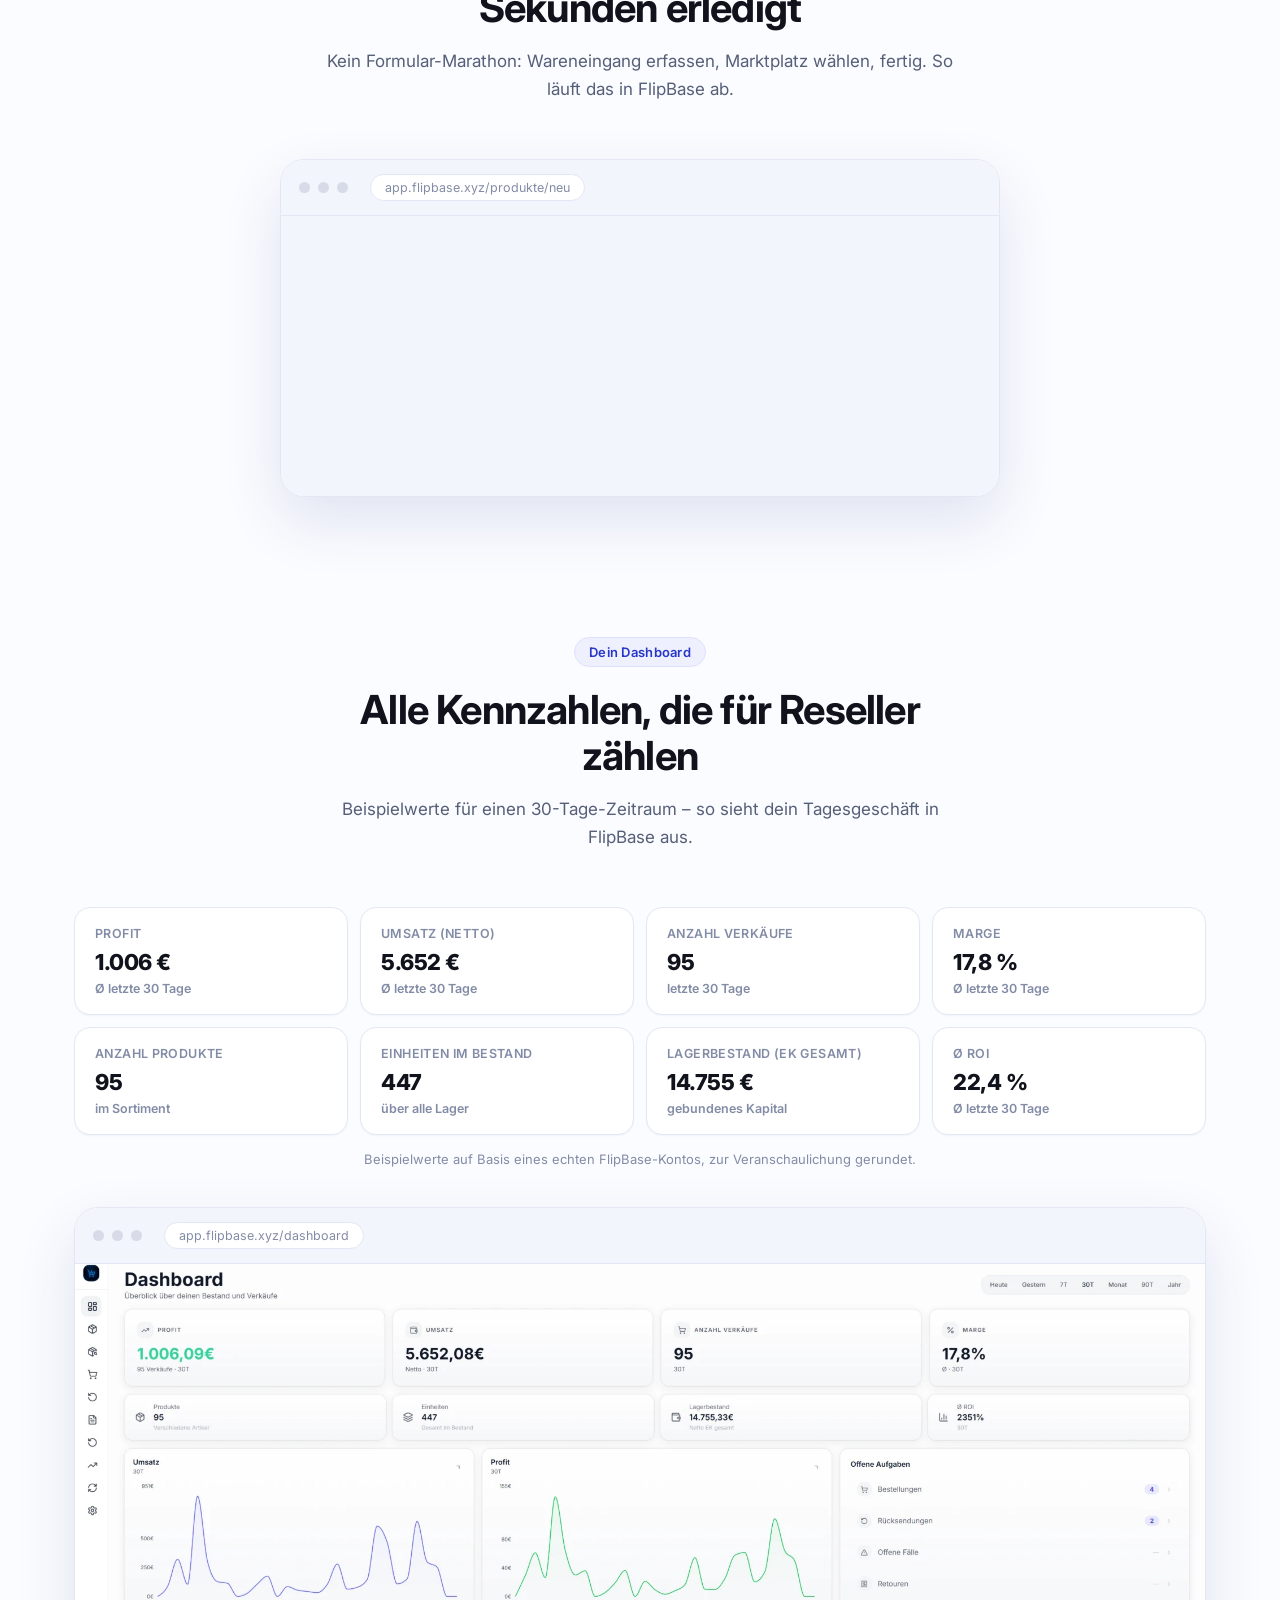
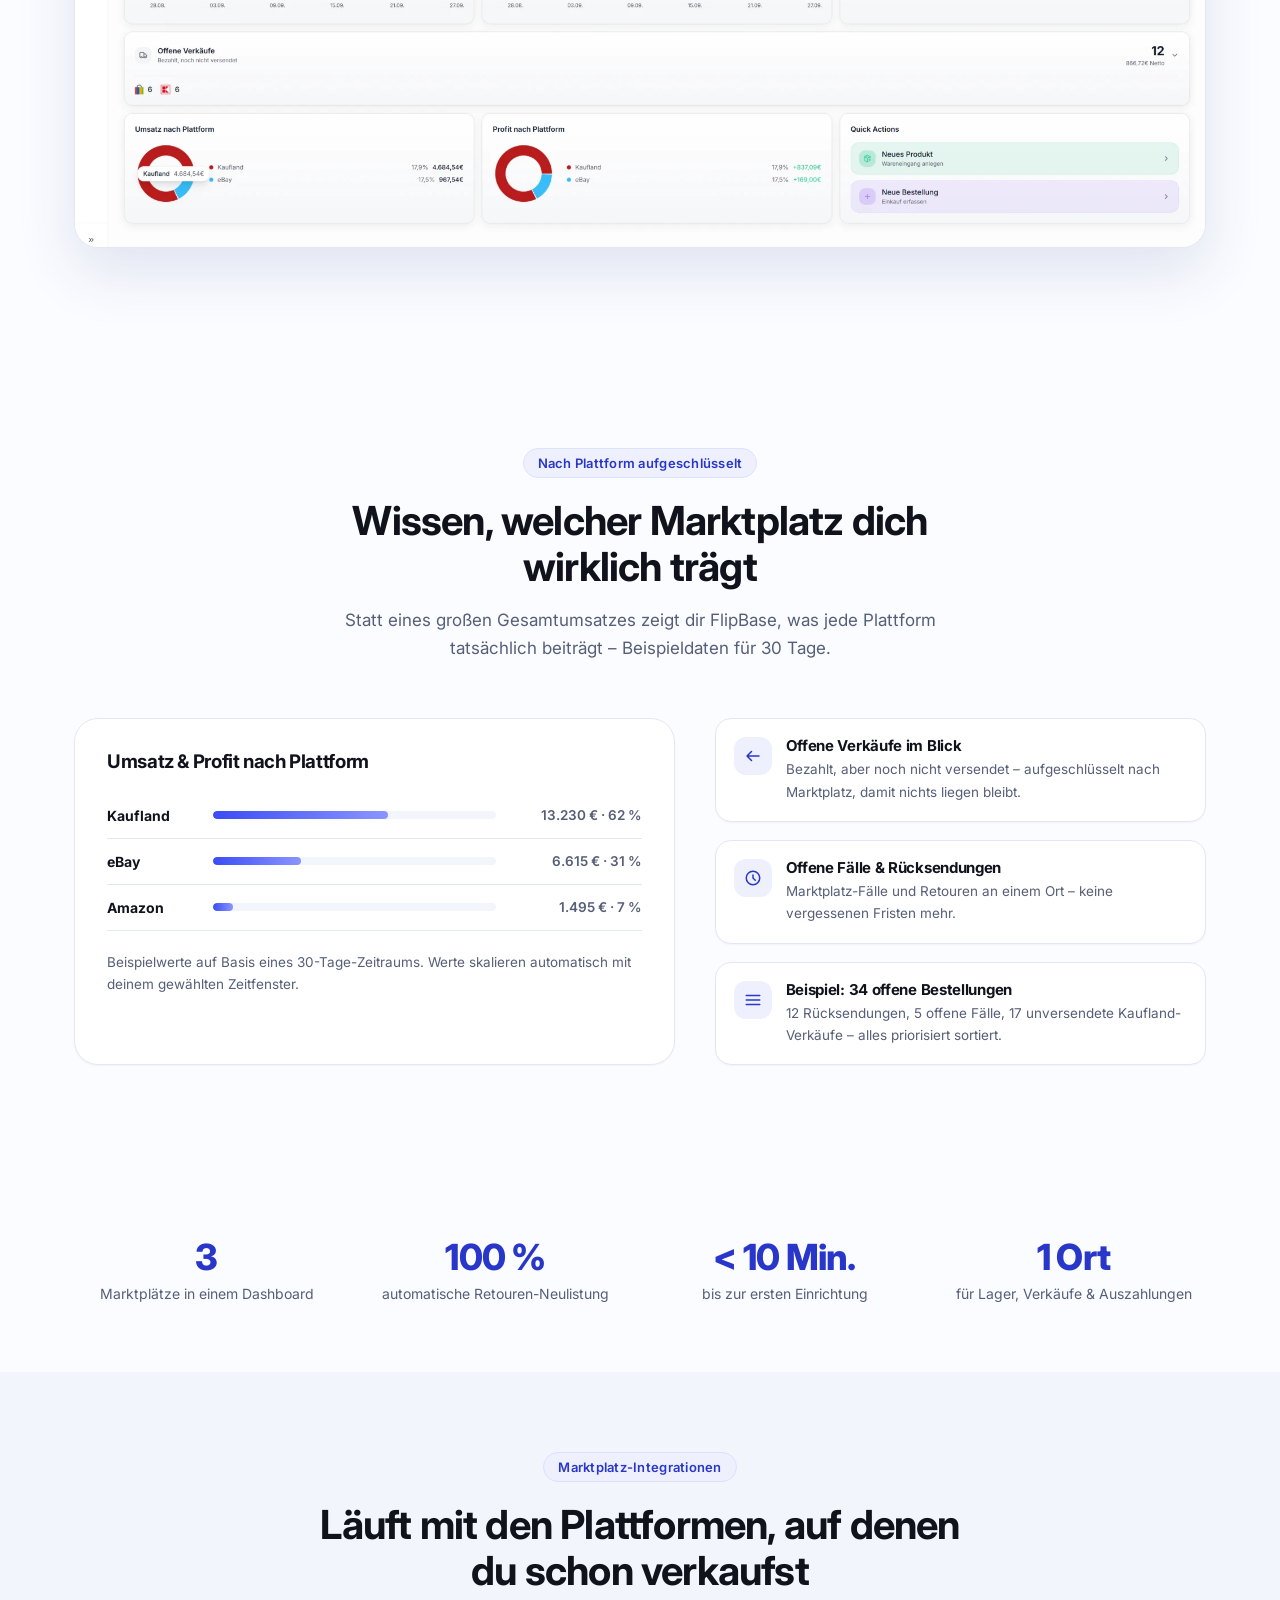
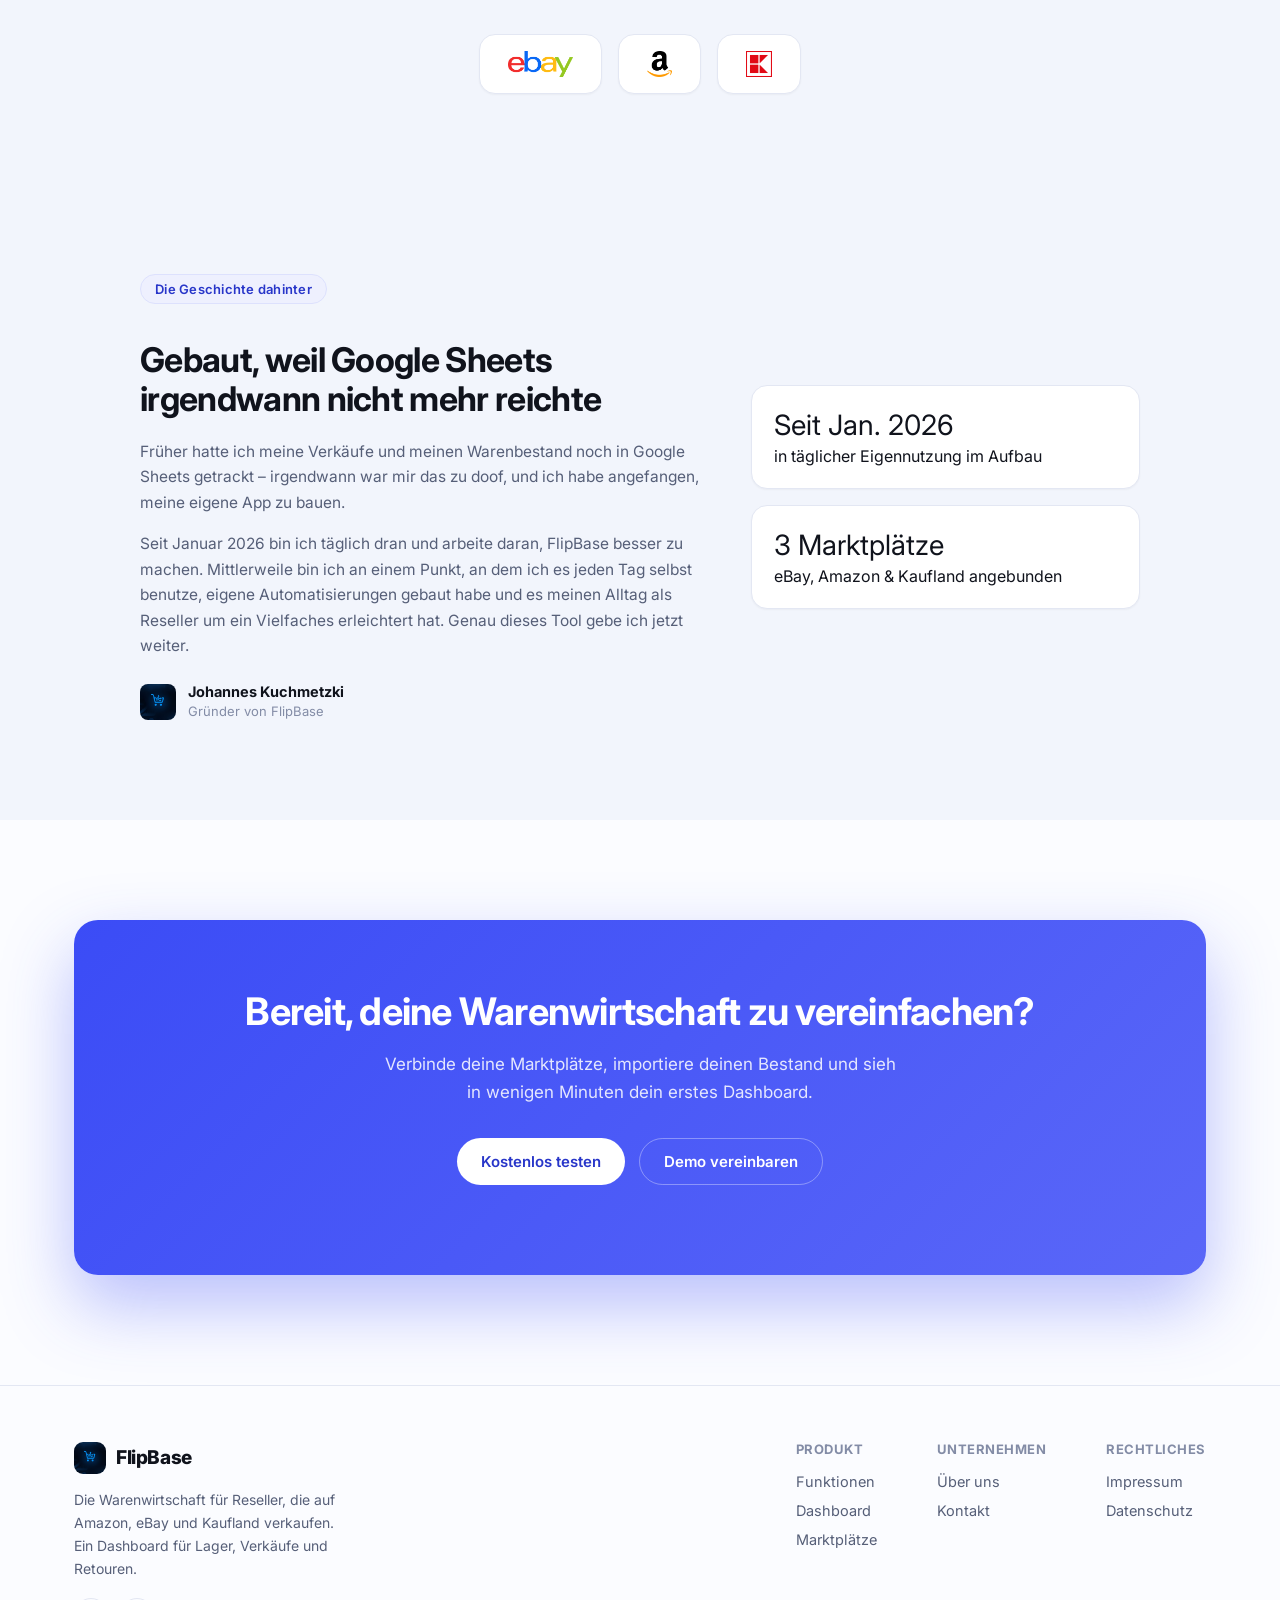
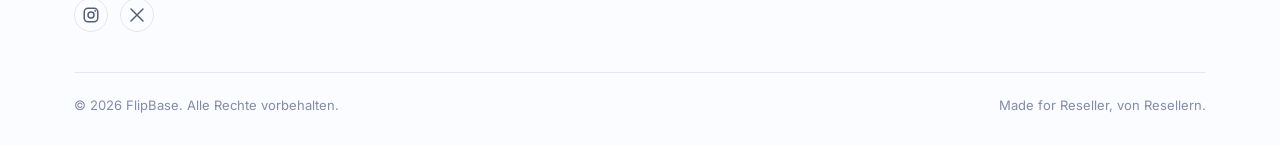
==== commit 9f435494: "Use real marketplace logos and fix funnel animation glitch - Replace text badges with real eBay/Amaz" ====
--- a/index.html
+++ b/index.html
@@ -72,28 +72,19 @@
       <!-- Marketplace funnel -->
       <div class="funnel">
         <div class="funnel-logos">
-          <span class="marketplace-badge" style="animation-delay:0s"><span class="dot"></span>eBay</span>
-          <span class="marketplace-badge" style="animation-delay:0.15s"><span class="dot"></span>Amazon</span>
-          <span class="marketplace-badge" style="animation-delay:0.3s"><span class="dot"></span>Kaufland</span>
+          <span class="marketplace-badge" style="animation-delay:0s"><img src="assets/marketplaces/ebay.png" alt="eBay" class="marketplace-logo"></span>
+          <span class="marketplace-badge" style="animation-delay:0.15s"><img src="assets/marketplaces/amazon.png" alt="Amazon" class="marketplace-logo"></span>
+          <span class="marketplace-badge" style="animation-delay:0.3s"><img src="assets/marketplaces/kaufland.png" alt="Kaufland" class="marketplace-logo"></span>
         </div>
         <div class="funnel-track">
-          <svg viewBox="0 0 600 90" preserveAspectRatio="none" aria-hidden="true">
-            <path d="M 60 10 C 150 10, 250 80, 300 80" fill="none" stroke="#dde1fd" stroke-width="2"/>
-            <path d="M 300 10 C 300 40, 300 60, 300 80" fill="none" stroke="#dde1fd" stroke-width="2"/>
-            <path d="M 540 10 C 450 10, 350 80, 300 80" fill="none" stroke="#dde1fd" stroke-width="2"/>
-            <circle class="flow-dot" r="4" cx="60" cy="10">
-              <animateMotion dur="2.6s" repeatCount="indefinite" path="M 60 10 C 150 10, 250 80, 300 80" />
-              <animate attributeName="opacity" values="0;1;1;0" dur="2.6s" repeatCount="indefinite"/>
-            </circle>
-            <circle class="flow-dot" r="4" cx="300" cy="10">
-              <animateMotion dur="2.6s" begin="0.4s" repeatCount="indefinite" path="M 300 10 C 300 40, 300 60, 300 80" />
-              <animate attributeName="opacity" values="0;1;1;0" dur="2.6s" begin="0.4s" repeatCount="indefinite"/>
-            </circle>
-            <circle class="flow-dot" r="4" cx="540" cy="10">
-              <animateMotion dur="2.6s" begin="0.8s" repeatCount="indefinite" path="M 540 10 C 450 10, 350 80, 300 80" />
-              <animate attributeName="opacity" values="0;1;1;0" dur="2.6s" begin="0.8s" repeatCount="indefinite"/>
-            </circle>
+          <svg viewBox="0 0 600 100" preserveAspectRatio="none" aria-hidden="true">
+            <path d="M 90 14 C 180 14, 250 70, 300 86" fill="none" stroke="#dde1fd" stroke-width="2"/>
+            <path d="M 300 14 L 300 86" fill="none" stroke="#dde1fd" stroke-width="2"/>
+            <path d="M 510 14 C 420 14, 350 70, 300 86" fill="none" stroke="#dde1fd" stroke-width="2"/>
           </svg>
+          <span class="flow-dot-el flow-dot-left"></span>
+          <span class="flow-dot-el flow-dot-mid"></span>
+          <span class="flow-dot-el flow-dot-right"></span>
         </div>
         <div class="funnel-target">
           <span class="logo"><img src="assets/logo.png" alt="FlipBase" class="logo-mark" style="border-radius:9px; box-shadow:none;"> FlipBase</span>
@@ -400,9 +391,9 @@
         <h2>Läuft mit den Plattformen, auf denen du schon verkaufst</h2>
       </div>
       <div class="integration-row reveal">
-        <span class="integration-badge">eBay</span>
-        <span class="integration-badge">Amazon</span>
-        <span class="integration-badge">Kaufland</span>
+        <span class="integration-badge"><img src="assets/marketplaces/ebay.png" alt="eBay" class="marketplace-logo"></span>
+        <span class="integration-badge"><img src="assets/marketplaces/amazon.png" alt="Amazon" class="marketplace-logo"></span>
+        <span class="integration-badge"><img src="assets/marketplaces/kaufland.png" alt="Kaufland" class="marketplace-logo"></span>
       </div>
     </div>
   </section>
--- a/styles.css
+++ b/styles.css
@@ -317,22 +317,23 @@
 .marketplace-badge {
   display: inline-flex;
   align-items: center;
-  gap: 8px;
-  padding: 10px 20px;
+  justify-content: center;
+  padding: 12px 26px;
   border-radius: var(--radius-pill);
   background: var(--color-surface);
   border: 1px solid var(--color-border);
-  font-weight: 700;
-  font-size: 14px;
   box-shadow: var(--shadow-sm);
   animation: float-in 0.8s ease both;
 }
 
-.marketplace-badge .dot {
-  width: 8px;
-  height: 8px;
-  border-radius: 50%;
-  background: var(--color-accent);
+.marketplace-logo {
+  height: 20px;
+  width: auto;
+  display: block;
+}
+
+.integration-badge .marketplace-logo {
+  height: 26px;
 }
 
 .funnel-track {
@@ -348,9 +349,54 @@
   display: block;
 }
 
-.flow-dot {
-  fill: var(--color-accent);
+.flow-dot-el {
+  position: absolute;
+  top: 12px;
+  width: 9px;
+  height: 9px;
+  margin-left: -4.5px;
+  border-radius: 50%;
+  background: var(--color-accent);
+  box-shadow: 0 0 8px rgba(59, 76, 246, 0.5);
   opacity: 0;
+}
+
+.flow-dot-left {
+  left: 15%;
+  animation: flow-left 2.6s infinite ease-in-out;
+}
+
+.flow-dot-mid {
+  left: 50%;
+  animation: flow-mid 2.6s infinite ease-in-out;
+  animation-delay: 0.5s;
+}
+
+.flow-dot-right {
+  left: 85%;
+  animation: flow-right 2.6s infinite ease-in-out;
+  animation-delay: 1s;
+}
+
+@keyframes flow-left {
+  0%   { left: 15%; top: 12px; opacity: 0; }
+  8%   { opacity: 1; }
+  85%  { opacity: 1; }
+  100% { left: 50%; top: 84px; opacity: 0; }
+}
+
+@keyframes flow-mid {
+  0%   { top: 12px; opacity: 0; }
+  8%   { opacity: 1; }
+  85%  { opacity: 1; }
+  100% { top: 84px; opacity: 0; }
+}
+
+@keyframes flow-right {
+  0%   { left: 85%; top: 12px; opacity: 0; }
+  8%   { opacity: 1; }
+  85%  { opacity: 1; }
+  100% { left: 50%; top: 84px; opacity: 0; }
 }
 
 .funnel-target {
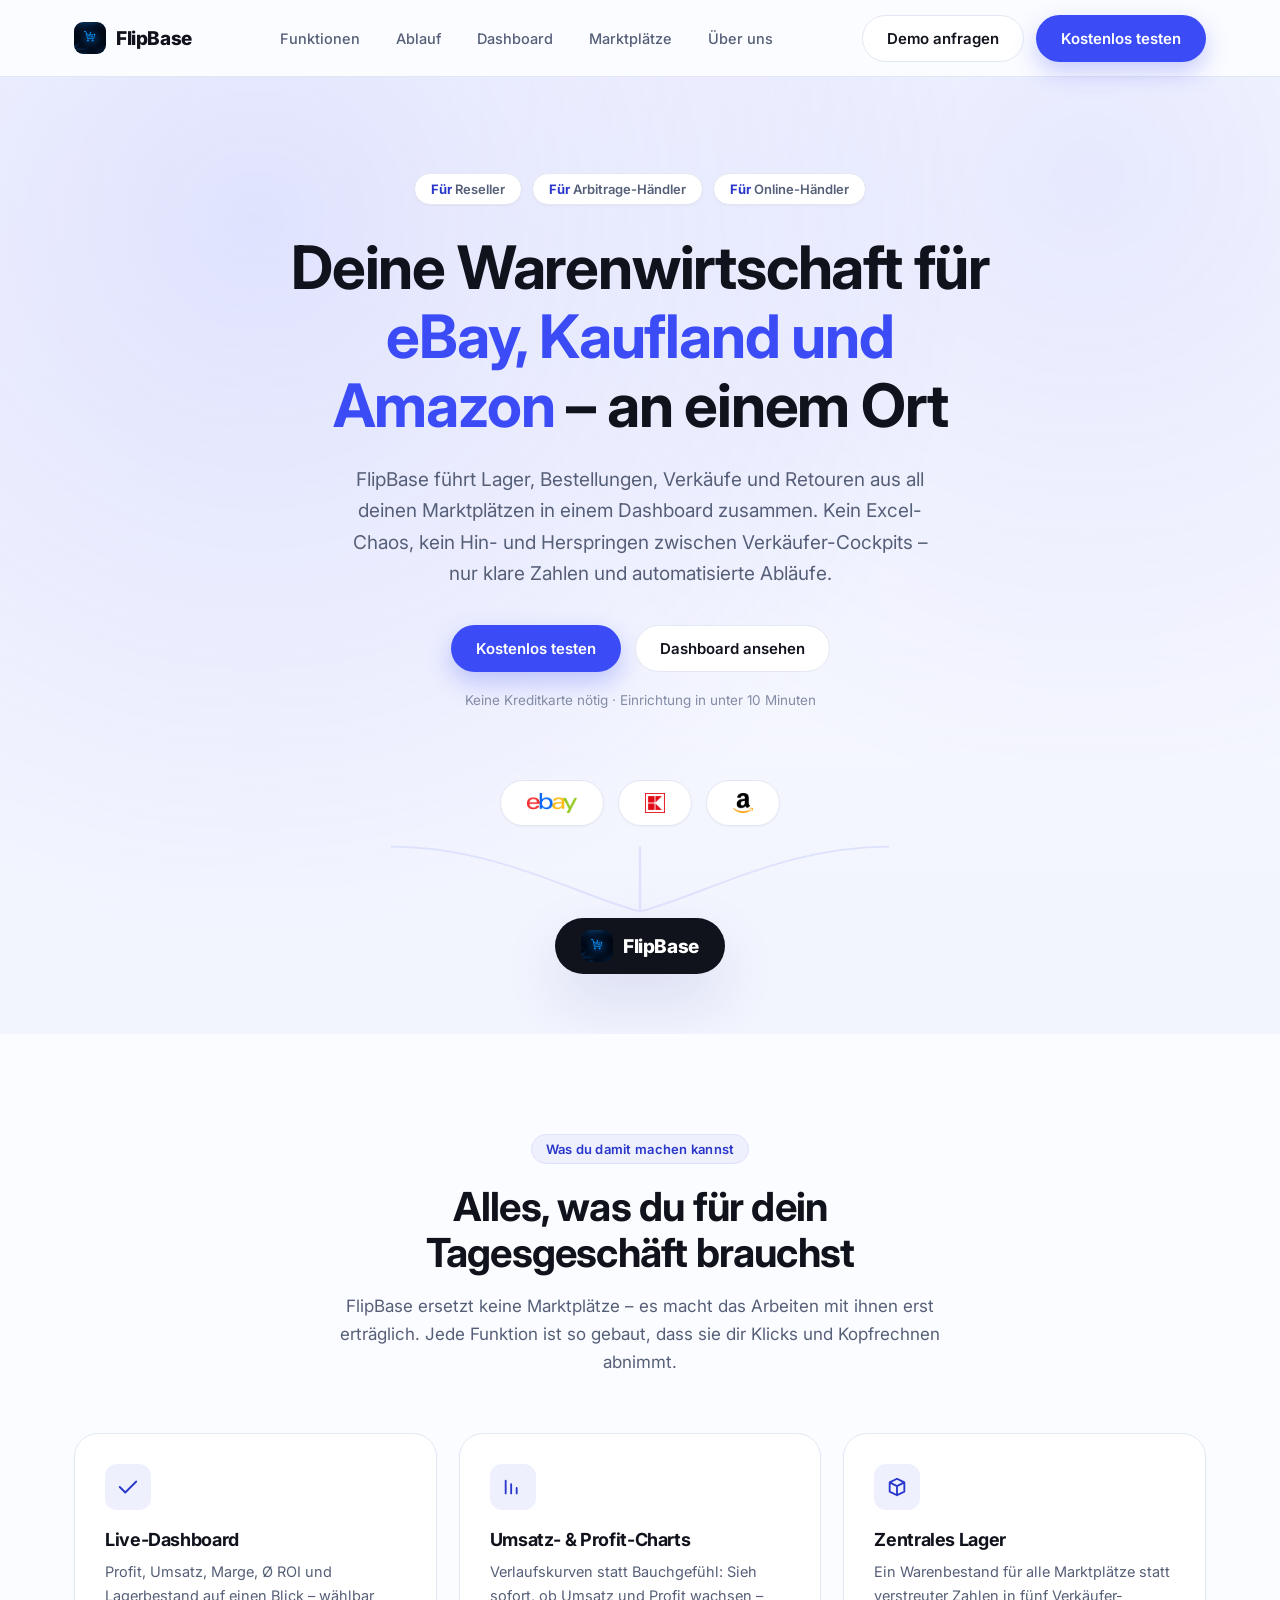
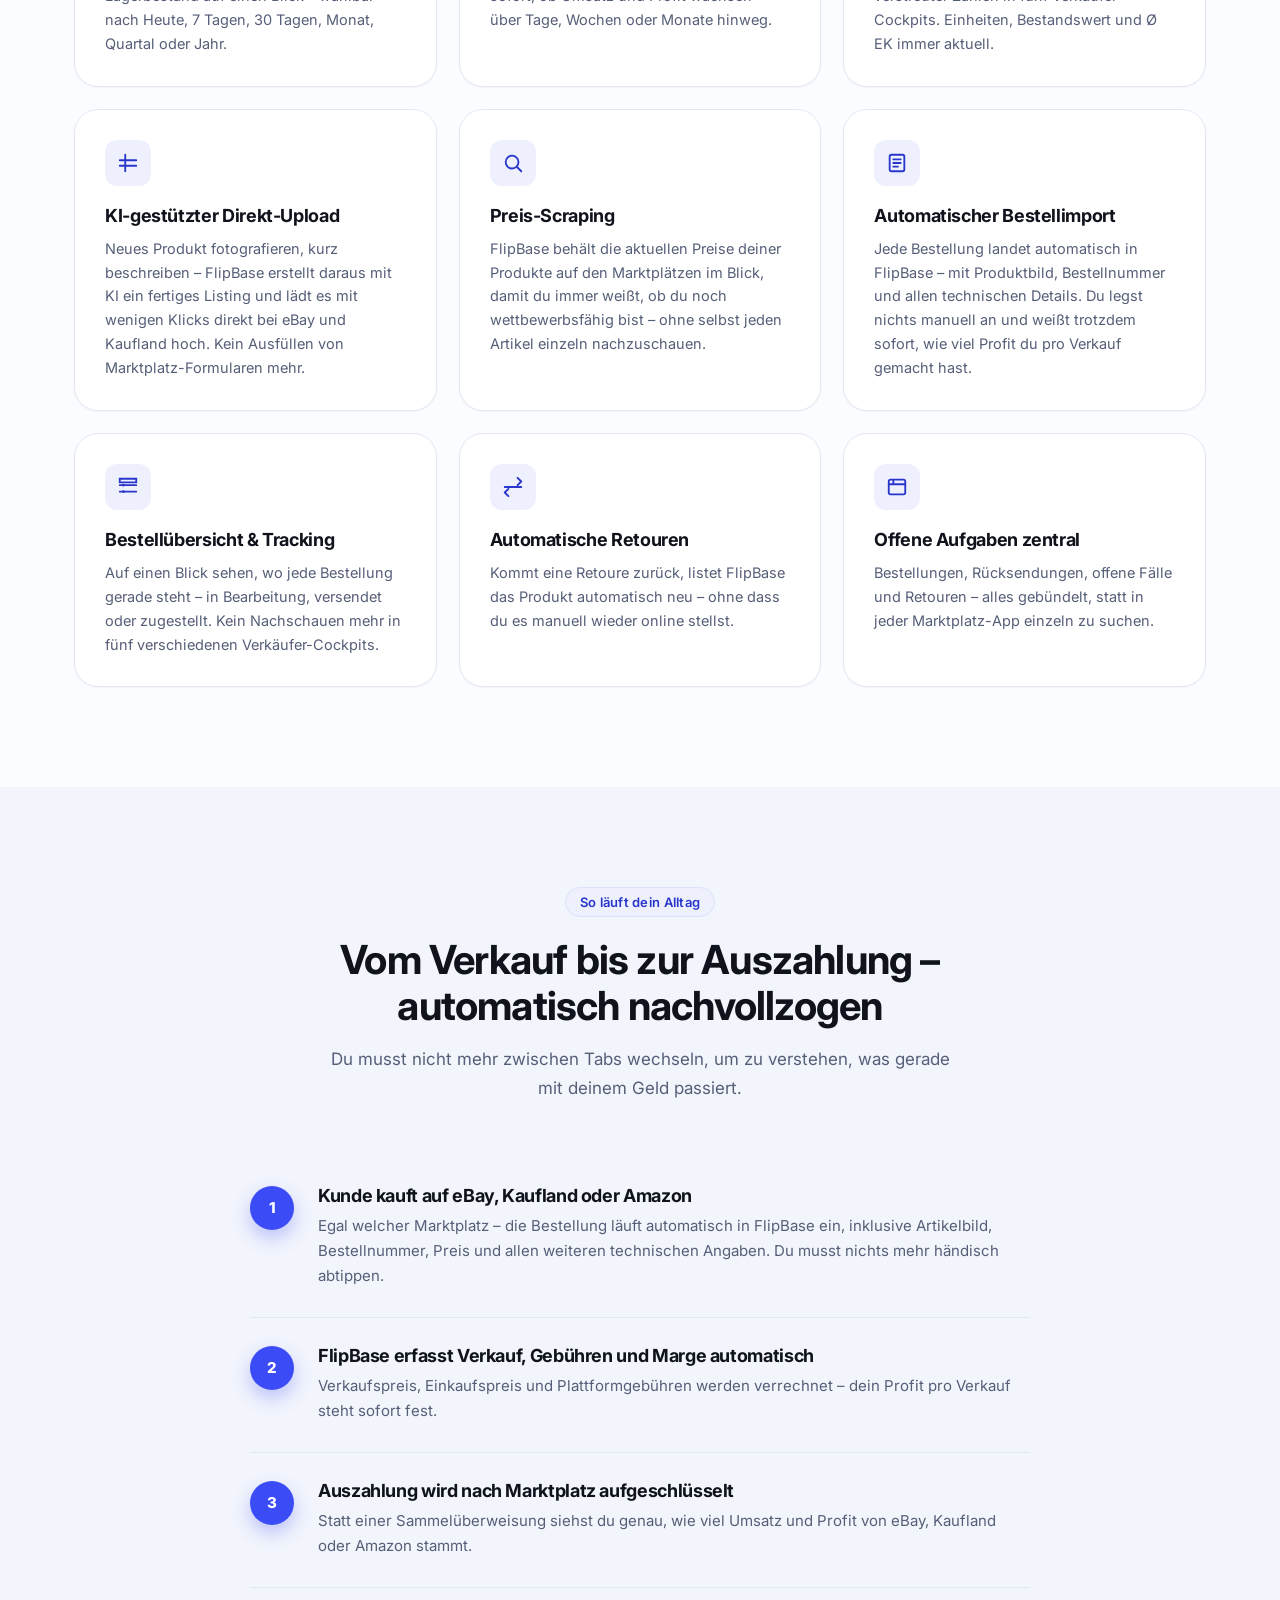
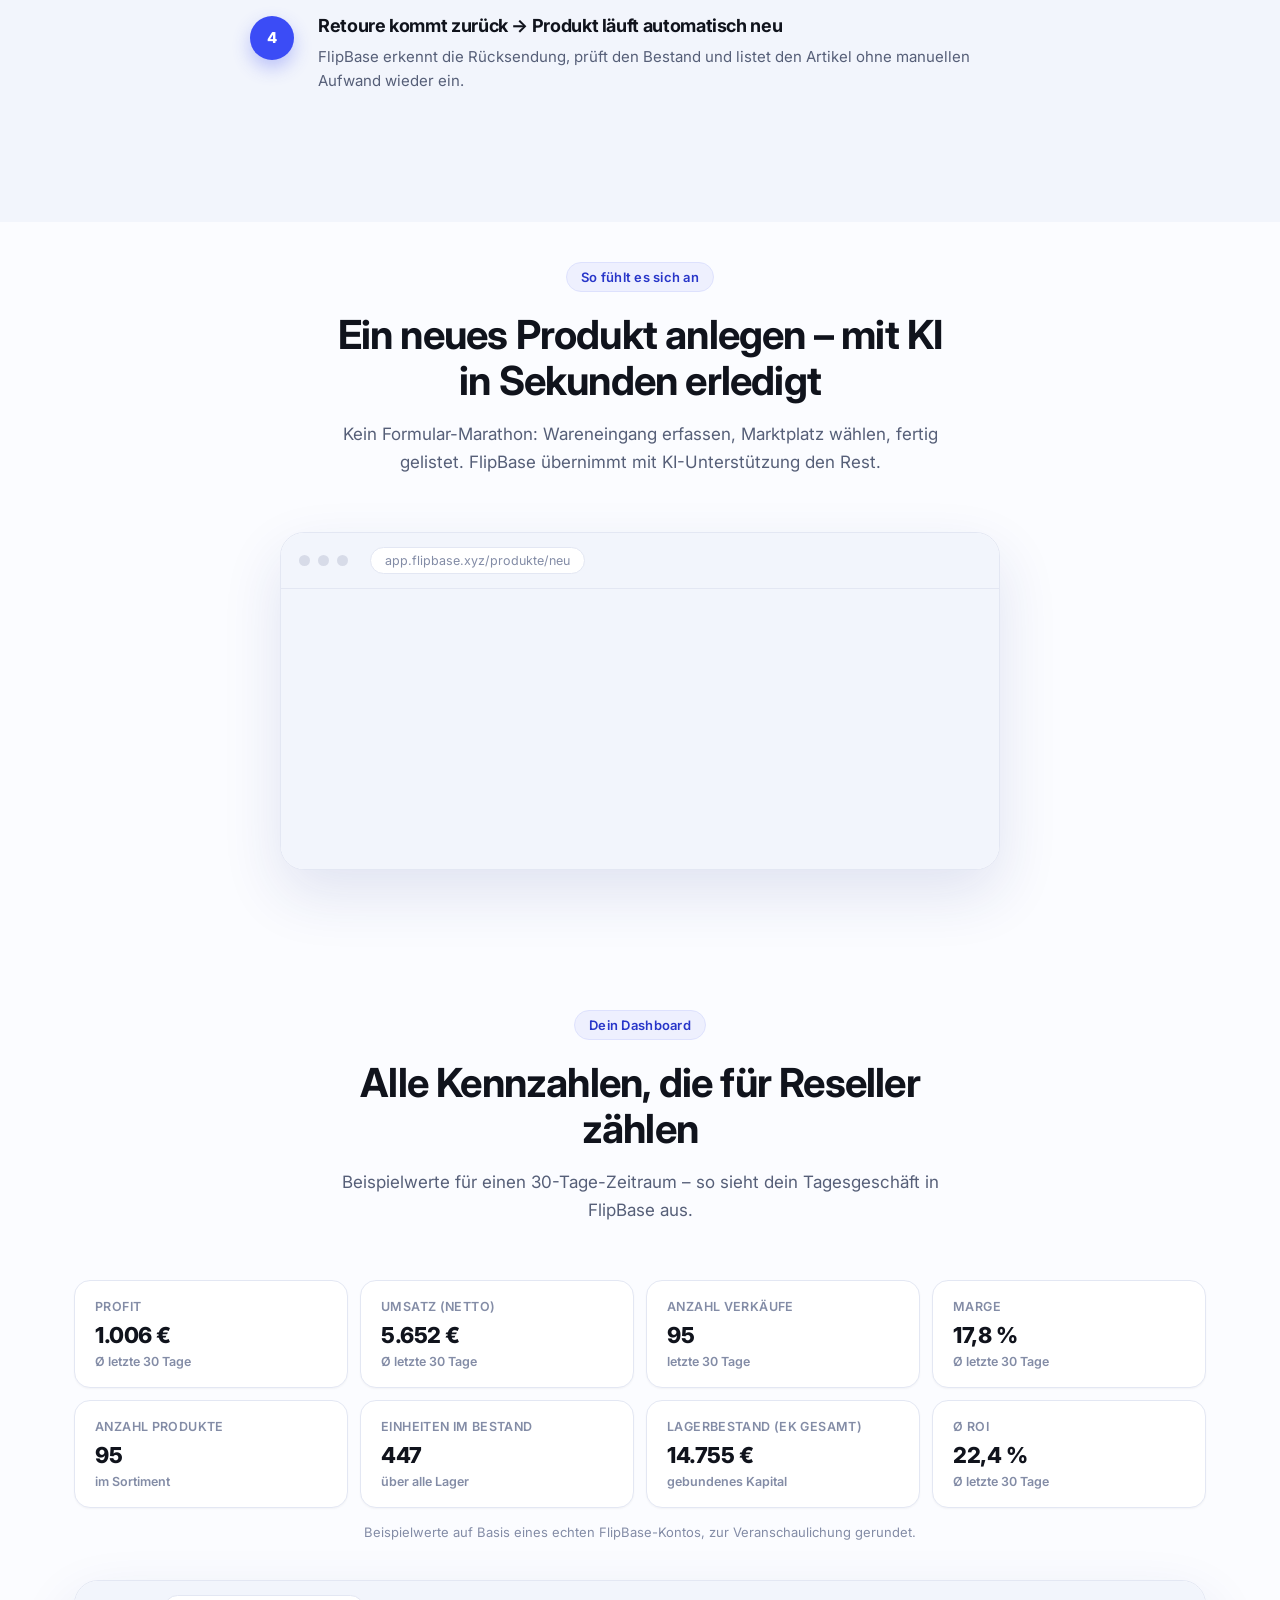
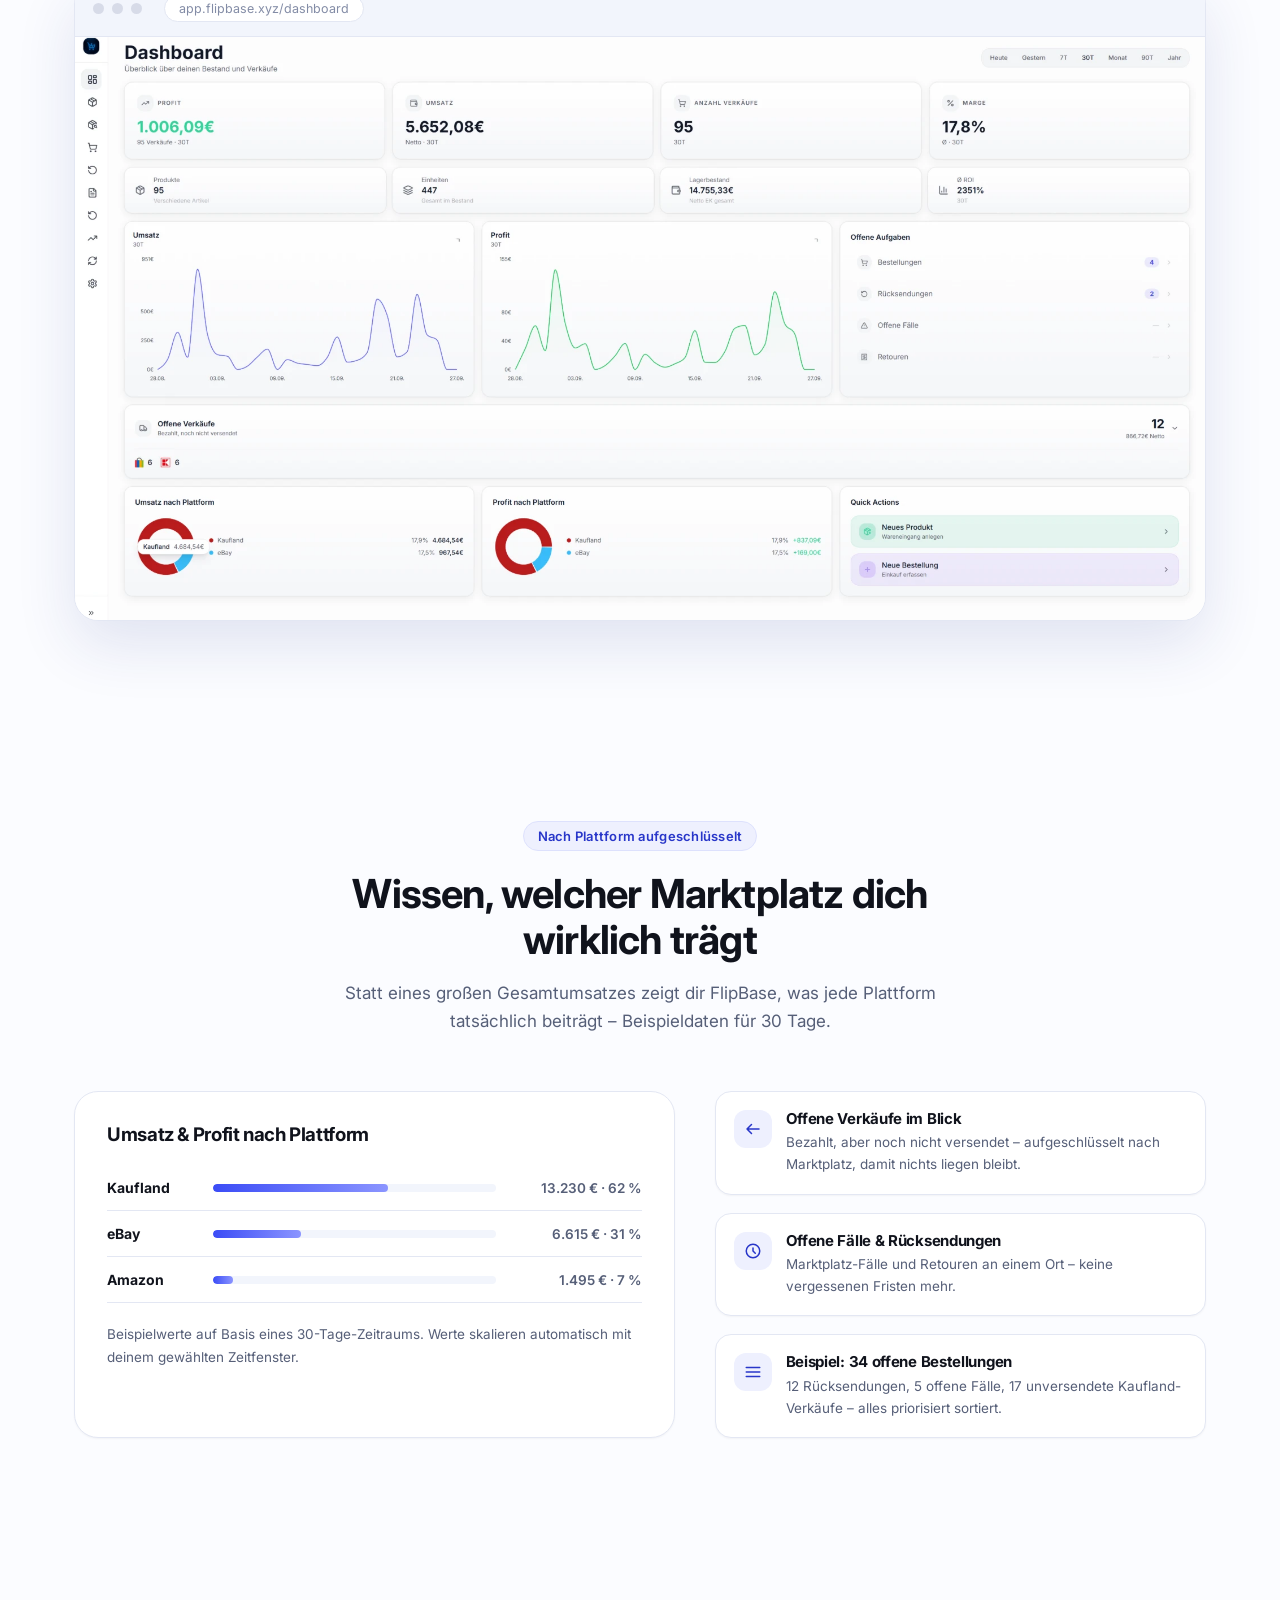
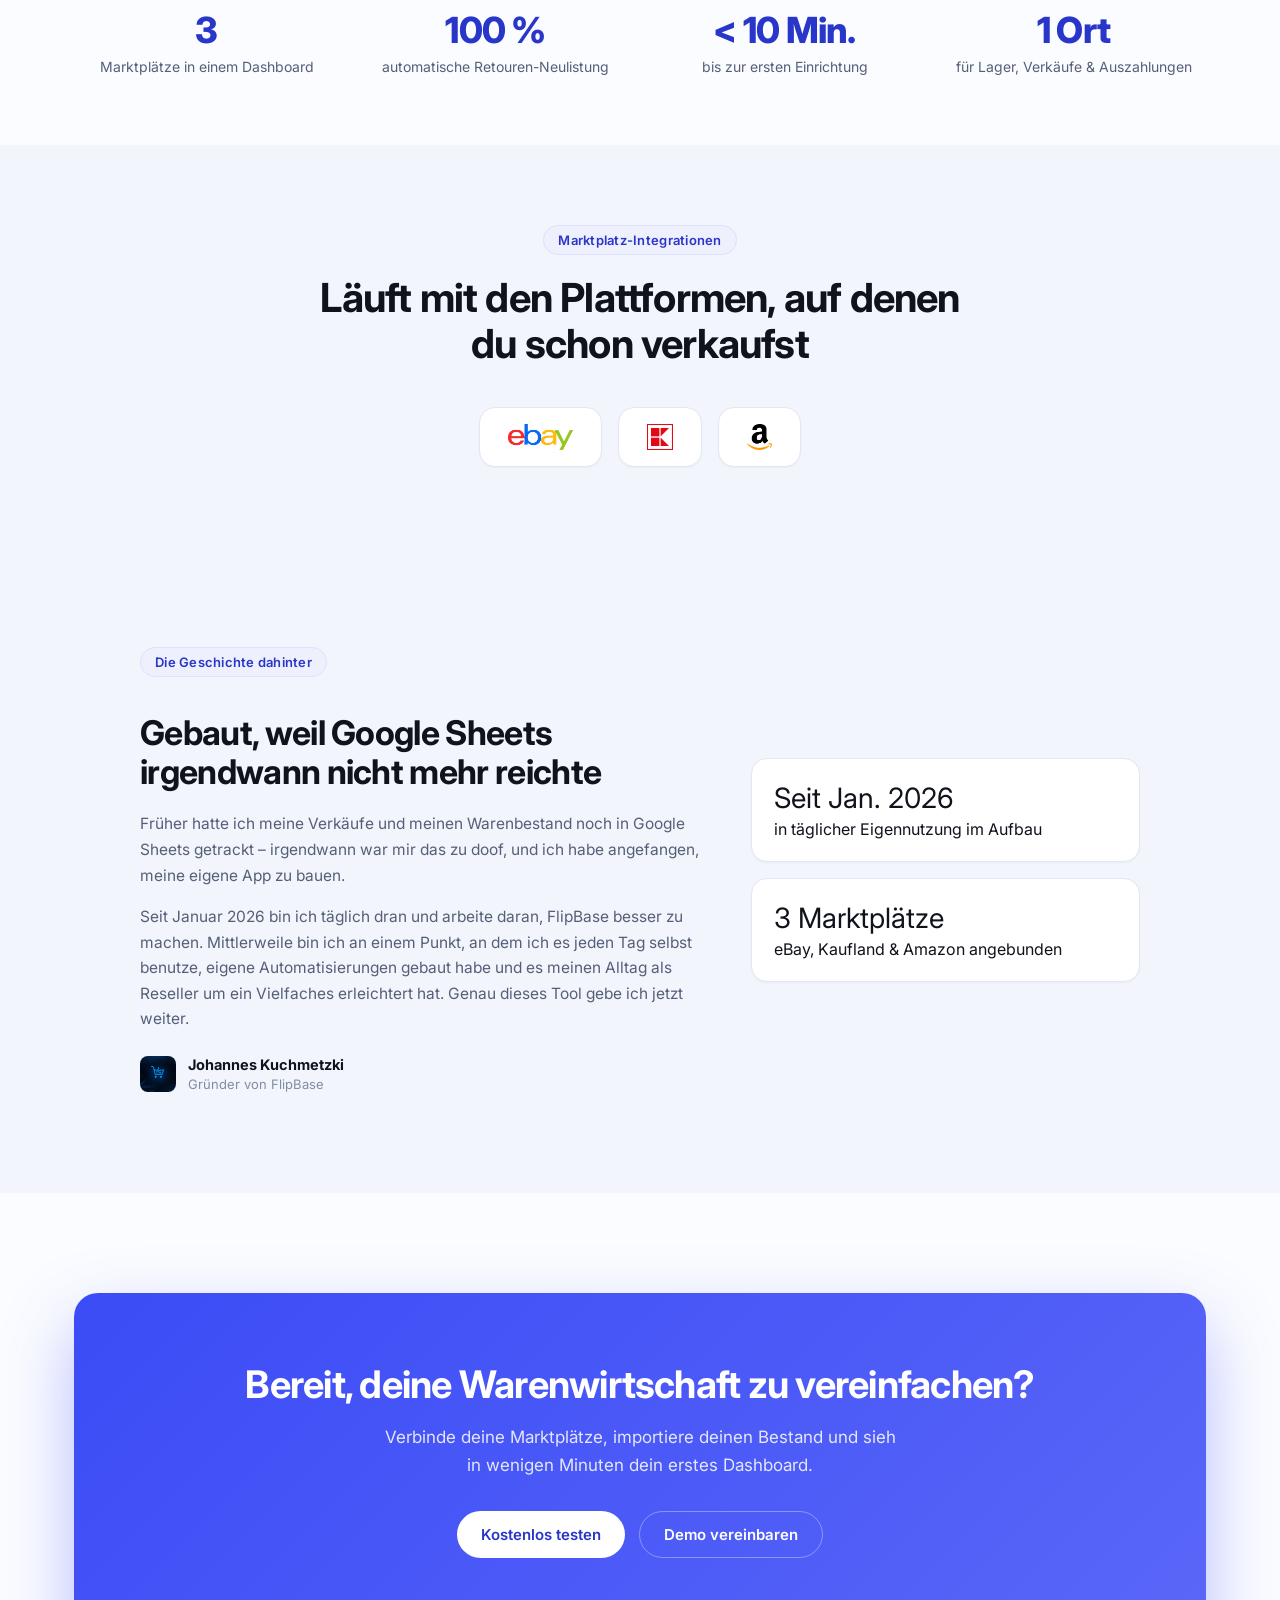
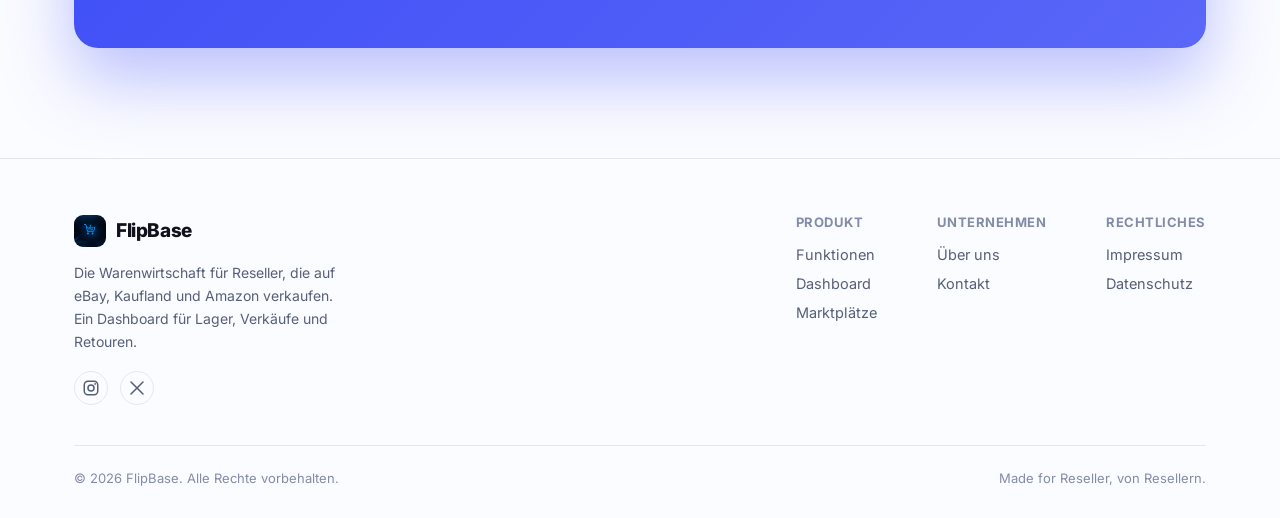
==== commit 49269610: "Fix funnel dots to track curves, reorder marketplaces, add missing feature highlights - Rewrite flow" ====
--- a/index.html
+++ b/index.html
@@ -4,19 +4,19 @@
 <meta charset="UTF-8">
 <meta name="viewport" content="width=device-width, initial-scale=1.0">
 <title>FlipBase – Warenwirtschaft für Reseller</title>
-<meta name="description" content="FlipBase bündelt Amazon, eBay und Kaufland in einer Warenwirtschaft: Dashboard, Lager, Retouren und Auszahlungen an einem Ort.">
+<meta name="description" content="FlipBase bündelt eBay, Kaufland und Amazon in einer Warenwirtschaft: Dashboard, Lager, Retouren und Auszahlungen an einem Ort.">
 <link rel="canonical" href="https://flipbase.xyz/">
 <link rel="icon" href="assets/favicon-32.png" sizes="32x32">
 <link rel="icon" href="assets/favicon-192.png" sizes="192x192">
 <link rel="apple-touch-icon" href="assets/apple-touch-icon.png">
 <meta property="og:type" content="website">
 <meta property="og:title" content="FlipBase – Warenwirtschaft für Reseller">
-<meta property="og:description" content="FlipBase bündelt Amazon, eBay und Kaufland in einer Warenwirtschaft: Dashboard, Lager, Retouren und Auszahlungen an einem Ort.">
+<meta property="og:description" content="FlipBase bündelt eBay, Kaufland und Amazon in einer Warenwirtschaft: Dashboard, Lager, Retouren und Auszahlungen an einem Ort.">
 <meta property="og:image" content="https://flipbase.xyz/assets/og-image.png">
 <meta property="og:url" content="https://flipbase.xyz/">
 <meta name="twitter:card" content="summary_large_image">
 <meta name="twitter:title" content="FlipBase – Warenwirtschaft für Reseller">
-<meta name="twitter:description" content="FlipBase bündelt Amazon, eBay und Kaufland in einer Warenwirtschaft.">
+<meta name="twitter:description" content="FlipBase bündelt eBay, Kaufland und Amazon in einer Warenwirtschaft.">
 <meta name="twitter:image" content="https://flipbase.xyz/assets/og-image.png">
 <link rel="preconnect" href="https://fonts.googleapis.com">
 <link rel="preconnect" href="https://fonts.gstatic.com" crossorigin>
@@ -58,7 +58,7 @@
         <span class="pill"><strong>Für</strong> Arbitrage-Händler</span>
         <span class="pill"><strong>Für</strong> Online-Händler</span>
       </div>
-      <h1>Deine Warenwirtschaft für <span class="accent">Amazon, eBay &amp; Kaufland</span> – an einem Ort</h1>
+      <h1>Deine Warenwirtschaft für <span class="accent">eBay, Kaufland und Amazon</span> – an einem Ort</h1>
       <p class="hero-sub">
         FlipBase führt Lager, Bestellungen, Verkäufe und Retouren aus all deinen Marktplätzen in einem Dashboard zusammen.
         Kein Excel-Chaos, kein Hin- und Herspringen zwischen Verkäufer-Cockpits – nur klare Zahlen und automatisierte Abläufe.
@@ -73,8 +73,8 @@
       <div class="funnel">
         <div class="funnel-logos">
           <span class="marketplace-badge" style="animation-delay:0s"><img src="assets/marketplaces/ebay.png" alt="eBay" class="marketplace-logo"></span>
-          <span class="marketplace-badge" style="animation-delay:0.15s"><img src="assets/marketplaces/amazon.png" alt="Amazon" class="marketplace-logo"></span>
-          <span class="marketplace-badge" style="animation-delay:0.3s"><img src="assets/marketplaces/kaufland.png" alt="Kaufland" class="marketplace-logo"></span>
+          <span class="marketplace-badge" style="animation-delay:0.15s"><img src="assets/marketplaces/kaufland.png" alt="Kaufland" class="marketplace-logo"></span>
+          <span class="marketplace-badge" style="animation-delay:0.3s"><img src="assets/marketplaces/amazon.png" alt="Amazon" class="marketplace-logo"></span>
         </div>
         <div class="funnel-track">
           <svg viewBox="0 0 600 100" preserveAspectRatio="none" aria-hidden="true">
@@ -126,6 +126,34 @@
         </div>
         <div class="feature-card reveal">
           <div class="feature-icon">
+            <svg width="22" height="22" viewBox="0 0 24 24" fill="none"><path d="M9 3v18M3 9h18M3 15h18" stroke="currentColor" stroke-width="2" stroke-linecap="round"/><circle cx="9" cy="9" r="0.5" fill="currentColor"/></svg>
+          </div>
+          <h3>KI-gestützter Direkt-Upload</h3>
+          <p>Neues Produkt fotografieren, kurz beschreiben – FlipBase erstellt daraus mit KI ein fertiges Listing und lädt es mit wenigen Klicks direkt bei eBay und Kaufland hoch. Kein Ausfüllen von Marktplatz-Formularen mehr.</p>
+        </div>
+        <div class="feature-card reveal">
+          <div class="feature-icon">
+            <svg width="22" height="22" viewBox="0 0 24 24" fill="none"><circle cx="11" cy="11" r="7" stroke="currentColor" stroke-width="2"/><path d="M21 21l-4.35-4.35" stroke="currentColor" stroke-width="2" stroke-linecap="round"/></svg>
+          </div>
+          <h3>Preis-Scraping</h3>
+          <p>FlipBase behält die aktuellen Preise deiner Produkte auf den Marktplätzen im Blick, damit du immer weißt, ob du noch wettbewerbsfähig bist – ohne selbst jeden Artikel einzeln nachzuschauen.</p>
+        </div>
+        <div class="feature-card reveal">
+          <div class="feature-icon">
+            <svg width="22" height="22" viewBox="0 0 24 24" fill="none"><rect x="4" y="3" width="16" height="18" rx="2" stroke="currentColor" stroke-width="2"/><path d="M8 8h8M8 12h8M8 16h5" stroke="currentColor" stroke-width="2" stroke-linecap="round"/></svg>
+          </div>
+          <h3>Automatischer Bestellimport</h3>
+          <p>Jede Bestellung landet automatisch in FlipBase – mit Produktbild, Bestellnummer und allen technischen Details. Du legst nichts manuell an und weißt trotzdem sofort, wie viel Profit du pro Verkauf gemacht hast.</p>
+        </div>
+        <div class="feature-card reveal">
+          <div class="feature-icon">
+            <svg width="22" height="22" viewBox="0 0 24 24" fill="none"><path d="M3 3h18v4H3zM3 10h18M3 17h18" stroke="currentColor" stroke-width="2" stroke-linecap="round"/><circle cx="7" cy="10" r="1.5" fill="currentColor"/><circle cx="7" cy="17" r="1.5" fill="currentColor"/></svg>
+          </div>
+          <h3>Bestellübersicht &amp; Tracking</h3>
+          <p>Auf einen Blick sehen, wo jede Bestellung gerade steht – in Bearbeitung, versendet oder zugestellt. Kein Nachschauen mehr in fünf verschiedenen Verkäufer-Cockpits.</p>
+        </div>
+        <div class="feature-card reveal">
+          <div class="feature-icon">
             <svg width="22" height="22" viewBox="0 0 24 24" fill="none"><path d="M17 2l4 4-4 4M3 12h18M7 22l-4-4 4-4M21 12H3" stroke="currentColor" stroke-width="2" stroke-linecap="round" stroke-linejoin="round"/></svg>
           </div>
           <h3>Automatische Retouren</h3>
@@ -137,13 +165,6 @@
           </div>
           <h3>Offene Aufgaben zentral</h3>
           <p>Bestellungen, Rücksendungen, offene Fälle und Retouren – alles gebündelt, statt in jeder Marktplatz-App einzeln zu suchen.</p>
-        </div>
-        <div class="feature-card reveal">
-          <div class="feature-icon">
-            <svg width="22" height="22" viewBox="0 0 24 24" fill="none"><path d="M13 2L3 14h7l-1 8 11-14h-7l1-6z" stroke="currentColor" stroke-width="2" stroke-linejoin="round"/></svg>
-          </div>
-          <h3>Quick Actions</h3>
-          <p>Neues Produkt oder neue Bestellung direkt vom Dashboard aus erfassen – ohne Umwege über Untermenüs.</p>
         </div>
       </div>
     </div>
@@ -161,8 +182,8 @@
         <div class="step-item reveal">
           <div class="step-number">1</div>
           <div class="step-body">
-            <h3>Kunde kauft auf Amazon, eBay oder Kaufland</h3>
-            <p>Egal welcher Marktplatz – die Bestellung läuft automatisch in FlipBase ein, inklusive Artikel, Preis und Käuferdaten.</p>
+            <h3>Kunde kauft auf eBay, Kaufland oder Amazon</h3>
+            <p>Egal welcher Marktplatz – die Bestellung läuft automatisch in FlipBase ein, inklusive Artikelbild, Bestellnummer, Preis und allen weiteren technischen Angaben. Du musst nichts mehr händisch abtippen.</p>
           </div>
         </div>
         <div class="step-item reveal">
@@ -176,7 +197,7 @@
           <div class="step-number">3</div>
           <div class="step-body">
             <h3>Auszahlung wird nach Marktplatz aufgeschlüsselt</h3>
-            <p>Statt einer Sammelüberweisung siehst du genau, wie viel Umsatz und Profit von Kaufland, eBay oder Amazon stammt.</p>
+            <p>Statt einer Sammelüberweisung siehst du genau, wie viel Umsatz und Profit von eBay, Kaufland oder Amazon stammt.</p>
           </div>
         </div>
         <div class="step-item reveal">
@@ -195,8 +216,8 @@
     <div class="container">
       <div class="section-head center reveal">
         <span class="eyebrow">So fühlt es sich an</span>
-        <h2>Ein neues Produkt anlegen – in Sekunden erledigt</h2>
-        <p>Kein Formular-Marathon: Wareneingang erfassen, Marktplatz wählen, fertig. So läuft das in FlipBase ab.</p>
+        <h2>Ein neues Produkt anlegen – mit KI in Sekunden erledigt</h2>
+        <p>Kein Formular-Marathon: Wareneingang erfassen, Marktplatz wählen, fertig gelistet. FlipBase übernimmt mit KI-Unterstützung den Rest.</p>
       </div>
       <div class="demo-frame reveal">
         <div class="browser-frame">
@@ -214,8 +235,8 @@
             <div class="demo-slide demo-slide-2">
               <div class="demo-card-title">Marktplatz wählen</div>
               <div class="demo-choice-row">
+                <div class="demo-choice">eBay</div>
                 <div class="demo-choice active">Kaufland</div>
-                <div class="demo-choice">eBay</div>
                 <div class="demo-choice">Amazon</div>
               </div>
               <div class="demo-cursor demo-cursor-2"></div>
@@ -392,8 +413,8 @@
       </div>
       <div class="integration-row reveal">
         <span class="integration-badge"><img src="assets/marketplaces/ebay.png" alt="eBay" class="marketplace-logo"></span>
+        <span class="integration-badge"><img src="assets/marketplaces/kaufland.png" alt="Kaufland" class="marketplace-logo"></span>
         <span class="integration-badge"><img src="assets/marketplaces/amazon.png" alt="Amazon" class="marketplace-logo"></span>
-        <span class="integration-badge"><img src="assets/marketplaces/kaufland.png" alt="Kaufland" class="marketplace-logo"></span>
       </div>
     </div>
   </section>
@@ -422,7 +443,7 @@
           </div>
           <div class="about-stat-card">
             <span class="stat-value" style="font-size:28px;">3 Marktplätze</span>
-            <span class="stat-label">eBay, Amazon &amp; Kaufland angebunden</span>
+            <span class="stat-label">eBay, Kaufland &amp; Amazon angebunden</span>
           </div>
         </div>
       </div>
@@ -453,7 +474,7 @@
           <img src="assets/logo.png" alt="FlipBase Logo" class="logo-mark" style="border-radius:9px; box-shadow:none;">
           FlipBase
         </a>
-        <p>Die Warenwirtschaft für Reseller, die auf Amazon, eBay und Kaufland verkaufen. Ein Dashboard für Lager, Verkäufe und Retouren.</p>
+        <p>Die Warenwirtschaft für Reseller, die auf eBay, Kaufland und Amazon verkaufen. Ein Dashboard für Lager, Verkäufe und Retouren.</p>
         <div class="social-row">
           <a href="https://www.instagram.com/flipbasede/" target="_blank" rel="noopener" aria-label="Instagram">
             <svg width="18" height="18" viewBox="0 0 24 24" fill="none"><rect x="3" y="3" width="18" height="18" rx="5" stroke="currentColor" stroke-width="2"/><circle cx="12" cy="12" r="4" stroke="currentColor" stroke-width="2"/><circle cx="17.5" cy="6.5" r="1.2" fill="currentColor"/></svg>
--- a/styles.css
+++ b/styles.css
@@ -351,7 +351,7 @@
 
 .flow-dot-el {
   position: absolute;
-  top: 12px;
+  top: 8px;
   width: 9px;
   height: 9px;
   margin-left: -4.5px;
@@ -361,8 +361,10 @@
   opacity: 0;
 }
 
+/* Positions sampled along the matching SVG bezier curves (M 90 14 C 180 14, 250 70, 300 86
+   and its mirror) so the dots track the guide lines exactly instead of just dropping straight down. */
+
 .flow-dot-left {
-  left: 15%;
   animation: flow-left 2.6s infinite ease-in-out;
 }
 
@@ -373,30 +375,35 @@
 }
 
 .flow-dot-right {
-  left: 85%;
   animation: flow-right 2.6s infinite ease-in-out;
   animation-delay: 1s;
 }
 
 @keyframes flow-left {
-  0%   { left: 15%; top: 12px; opacity: 0; }
-  8%   { opacity: 1; }
-  85%  { opacity: 1; }
-  100% { left: 50%; top: 84px; opacity: 0; }
+  0%   { left: 15%;    top: 8.1px;  opacity: 0; }
+  10%  { opacity: 1; }
+  25%  { left: 25.6%;  top: 16.2px; }
+  50%  { left: 35%;    top: 35.1px; }
+  75%  { left: 43.1%;  top: 56.7px; }
+  90%  { opacity: 1; }
+  100% { left: 50%;    top: 72.9px; opacity: 0; }
 }
 
 @keyframes flow-mid {
-  0%   { top: 12px; opacity: 0; }
-  8%   { opacity: 1; }
-  85%  { opacity: 1; }
-  100% { top: 84px; opacity: 0; }
+  0%   { top: 8.1px; opacity: 0; }
+  10%  { opacity: 1; }
+  90%  { opacity: 1; }
+  100% { top: 72.9px; opacity: 0; }
 }
 
 @keyframes flow-right {
-  0%   { left: 85%; top: 12px; opacity: 0; }
-  8%   { opacity: 1; }
-  85%  { opacity: 1; }
-  100% { left: 50%; top: 84px; opacity: 0; }
+  0%   { left: 85%;    top: 8.1px;  opacity: 0; }
+  10%  { opacity: 1; }
+  25%  { left: 74.4%;  top: 16.2px; }
+  50%  { left: 65%;    top: 35.1px; }
+  75%  { left: 56.9%;  top: 56.7px; }
+  90%  { opacity: 1; }
+  100% { left: 50%;    top: 72.9px; opacity: 0; }
 }
 
 .funnel-target {
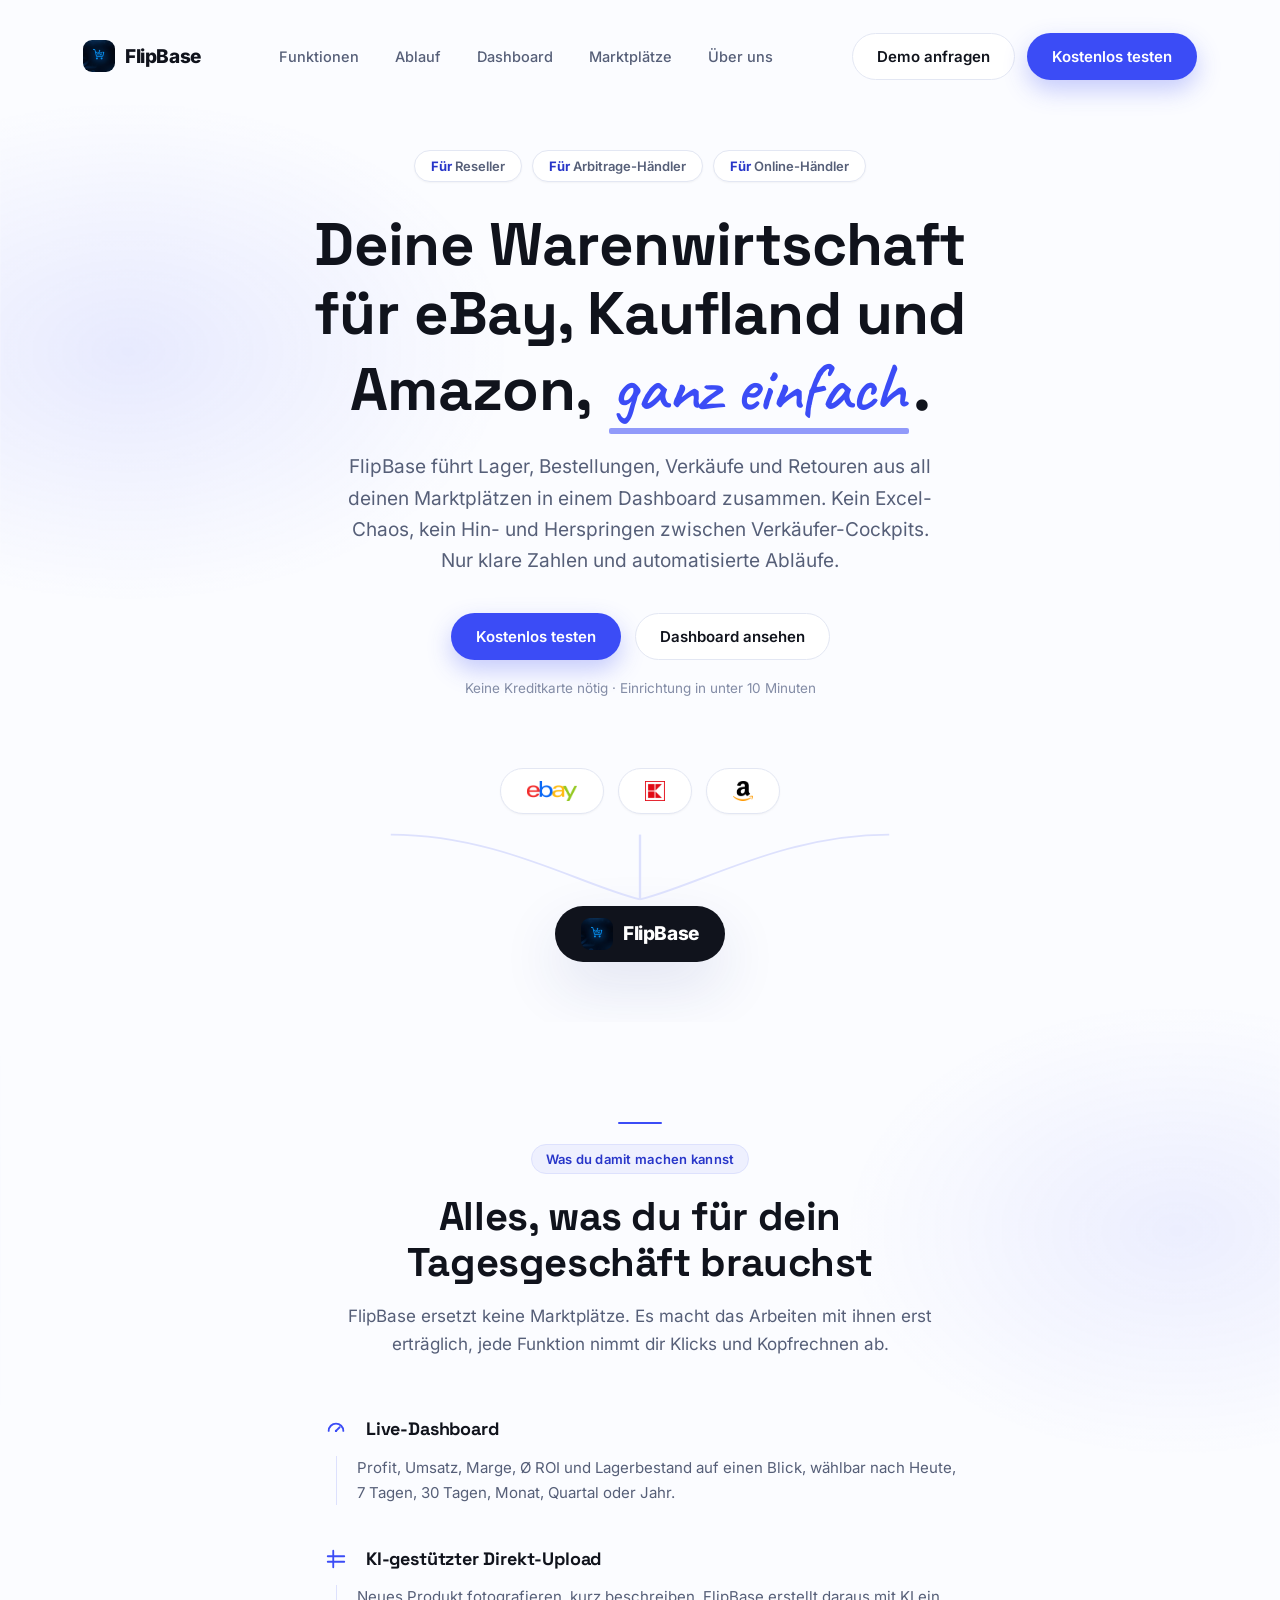
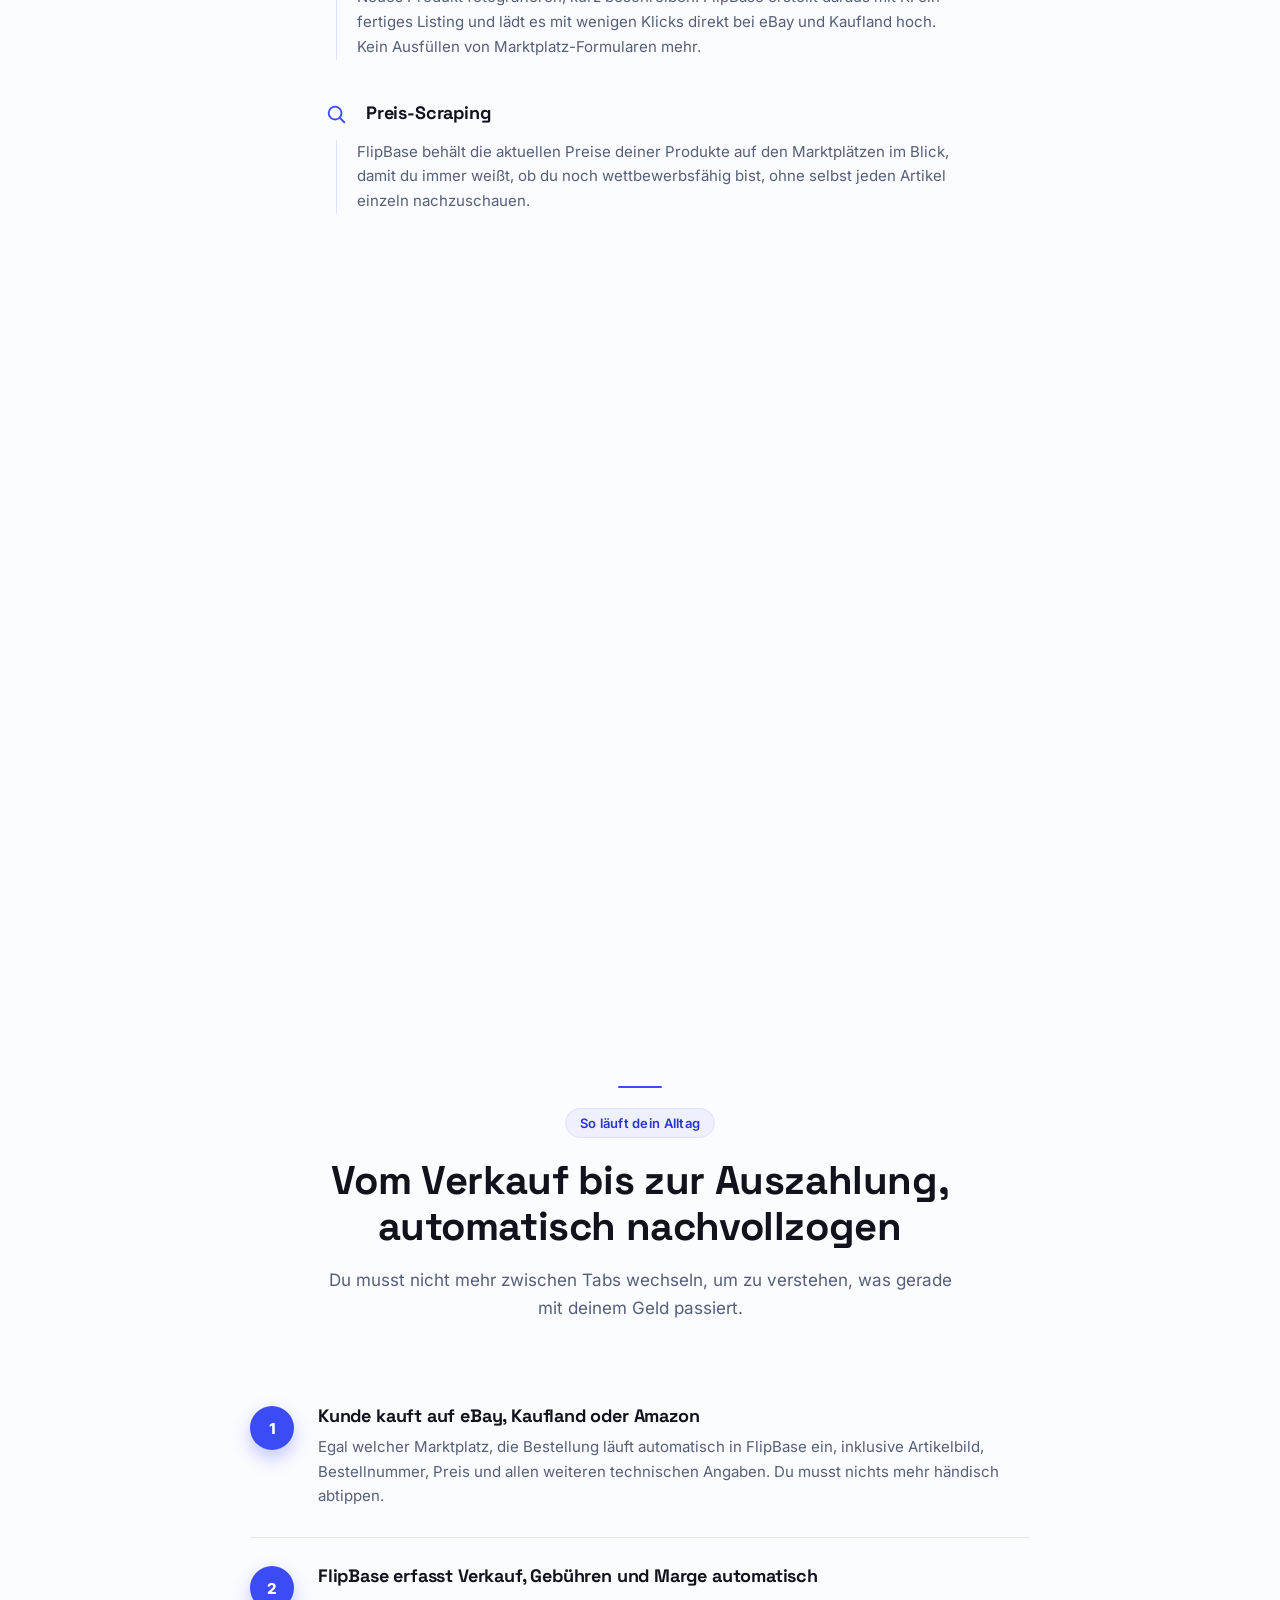
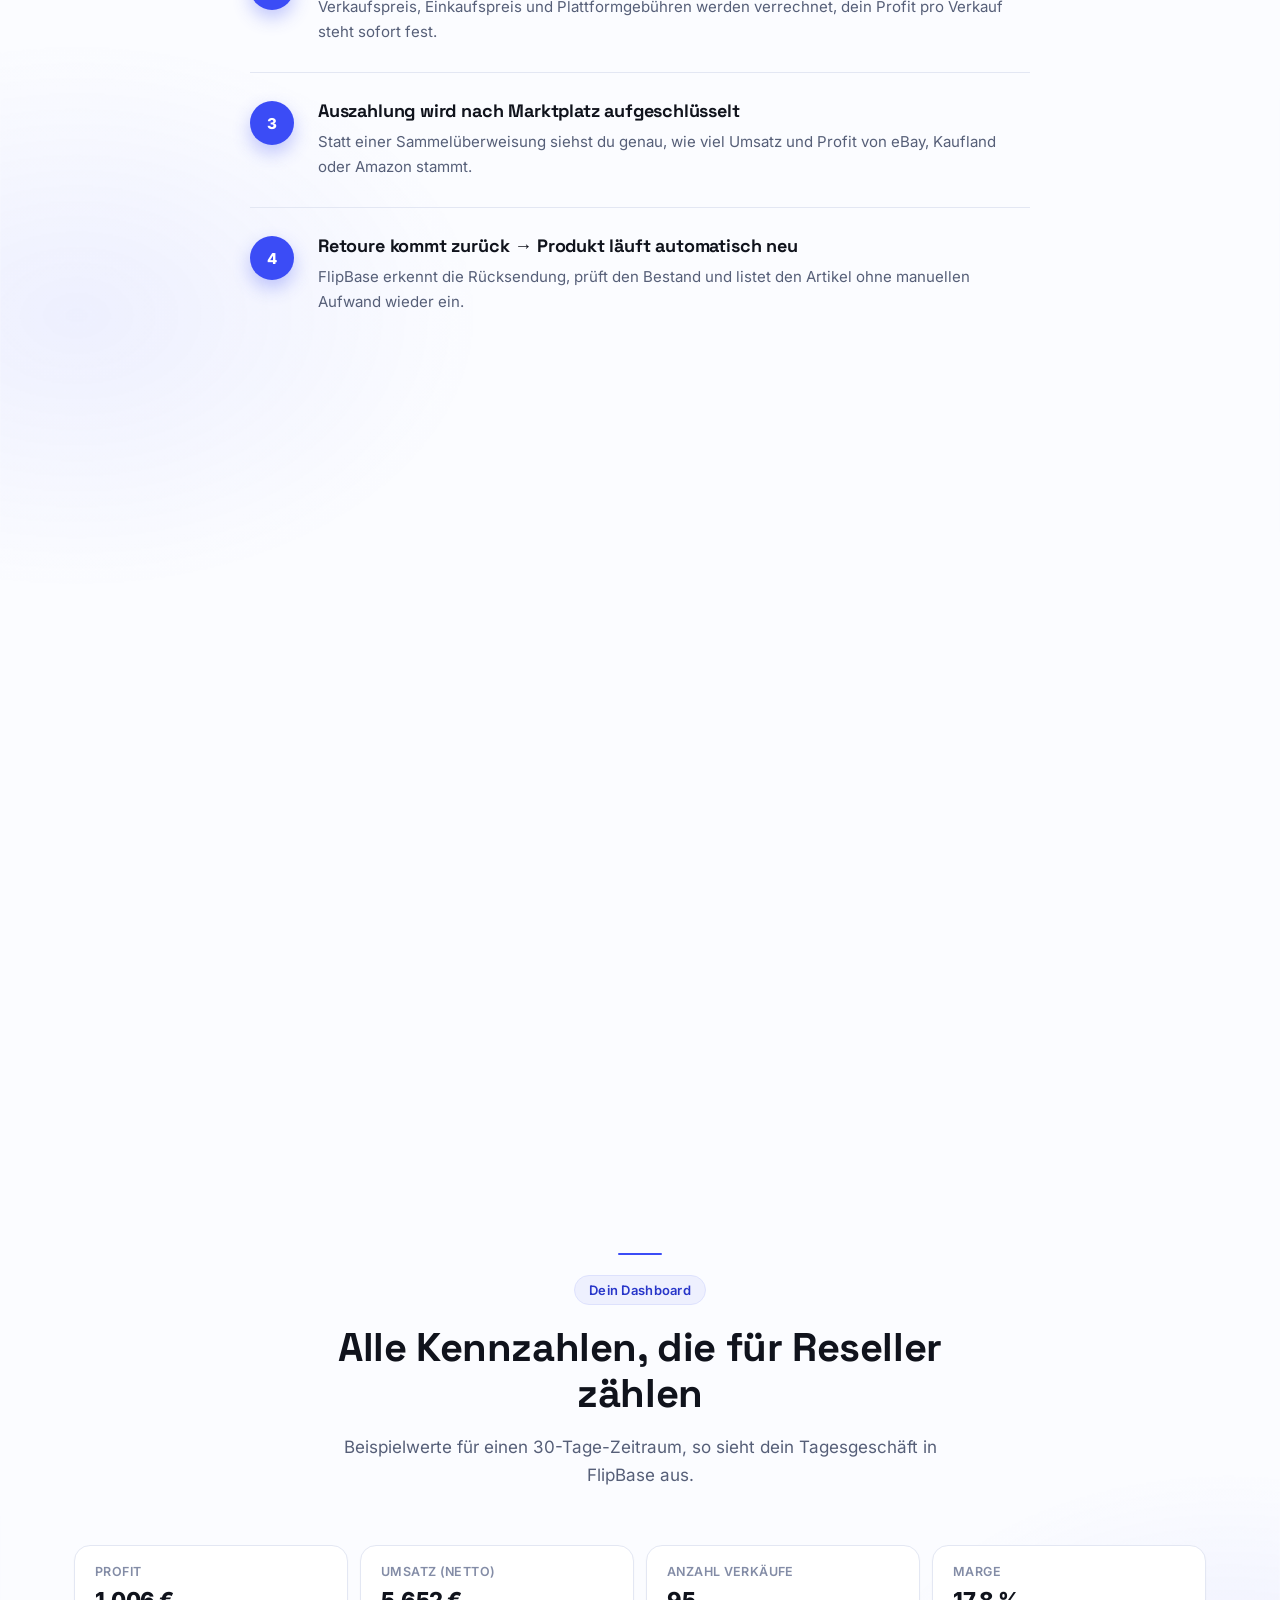
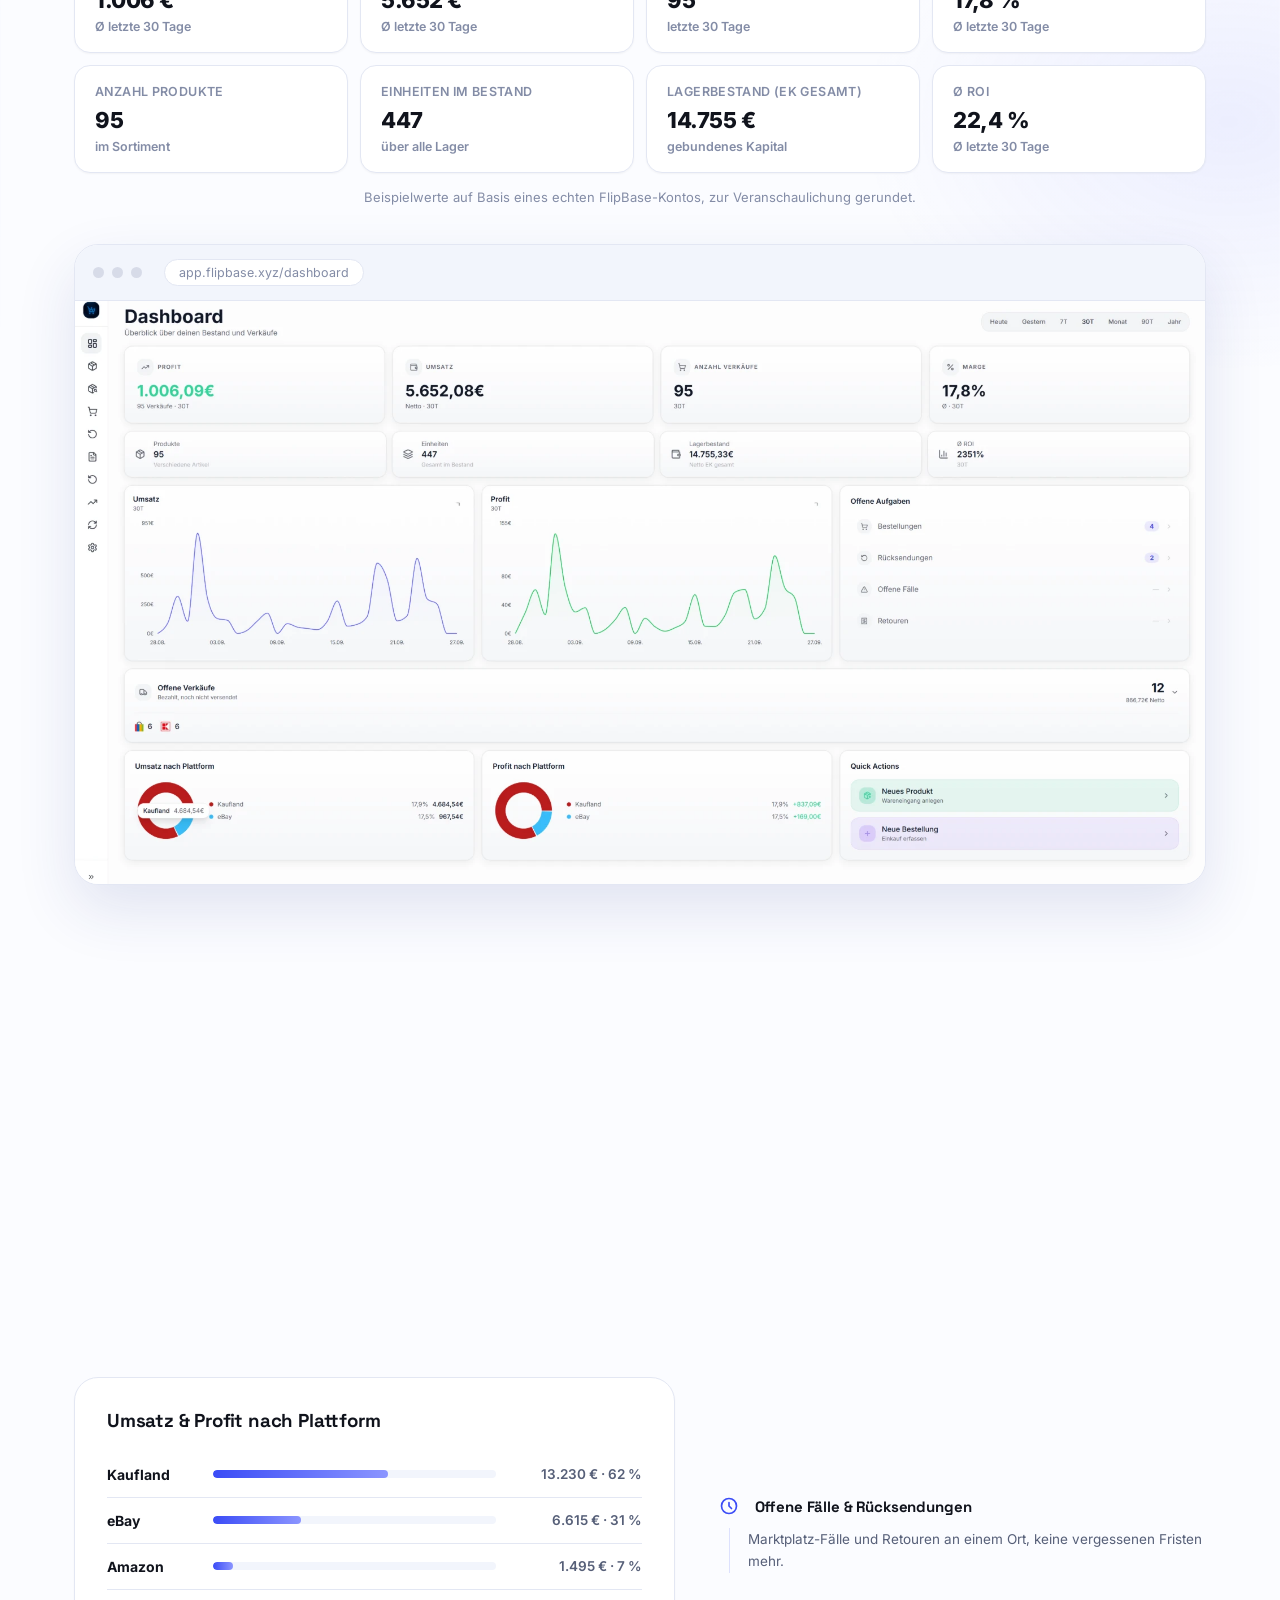
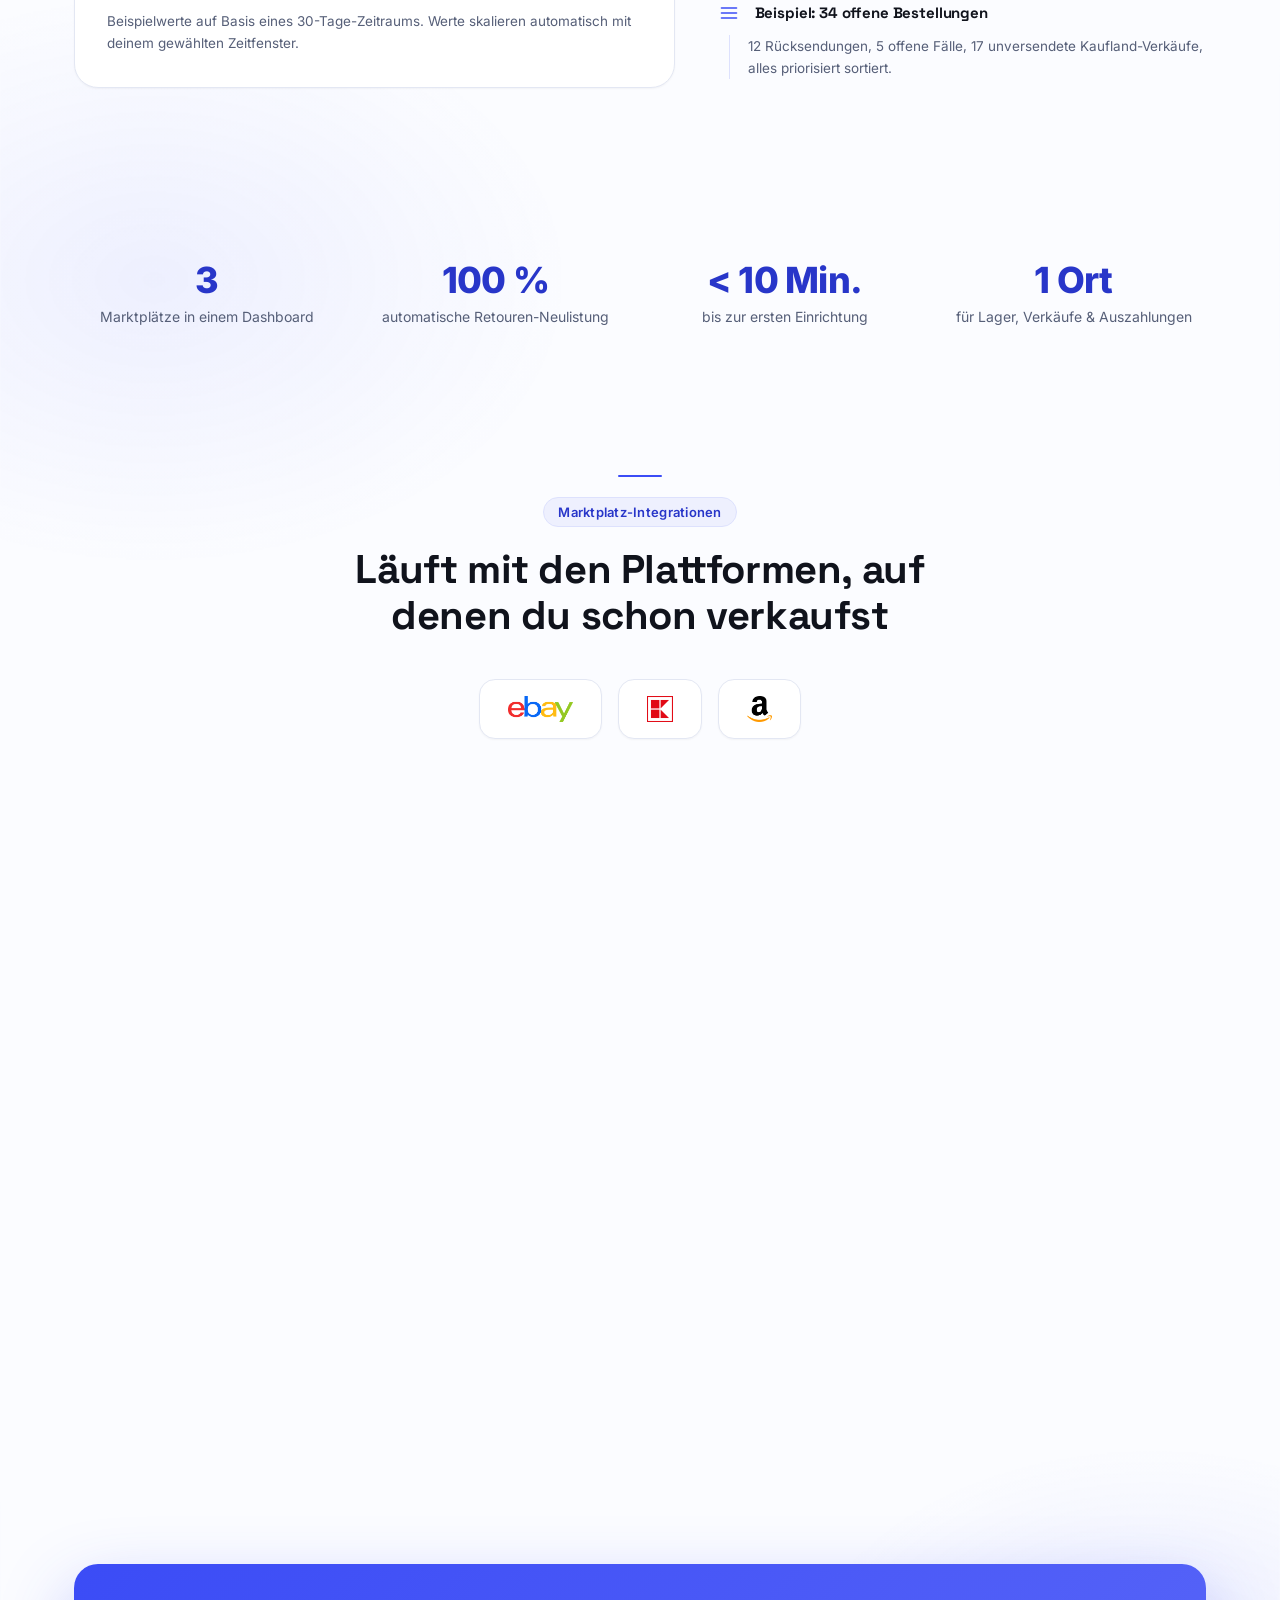
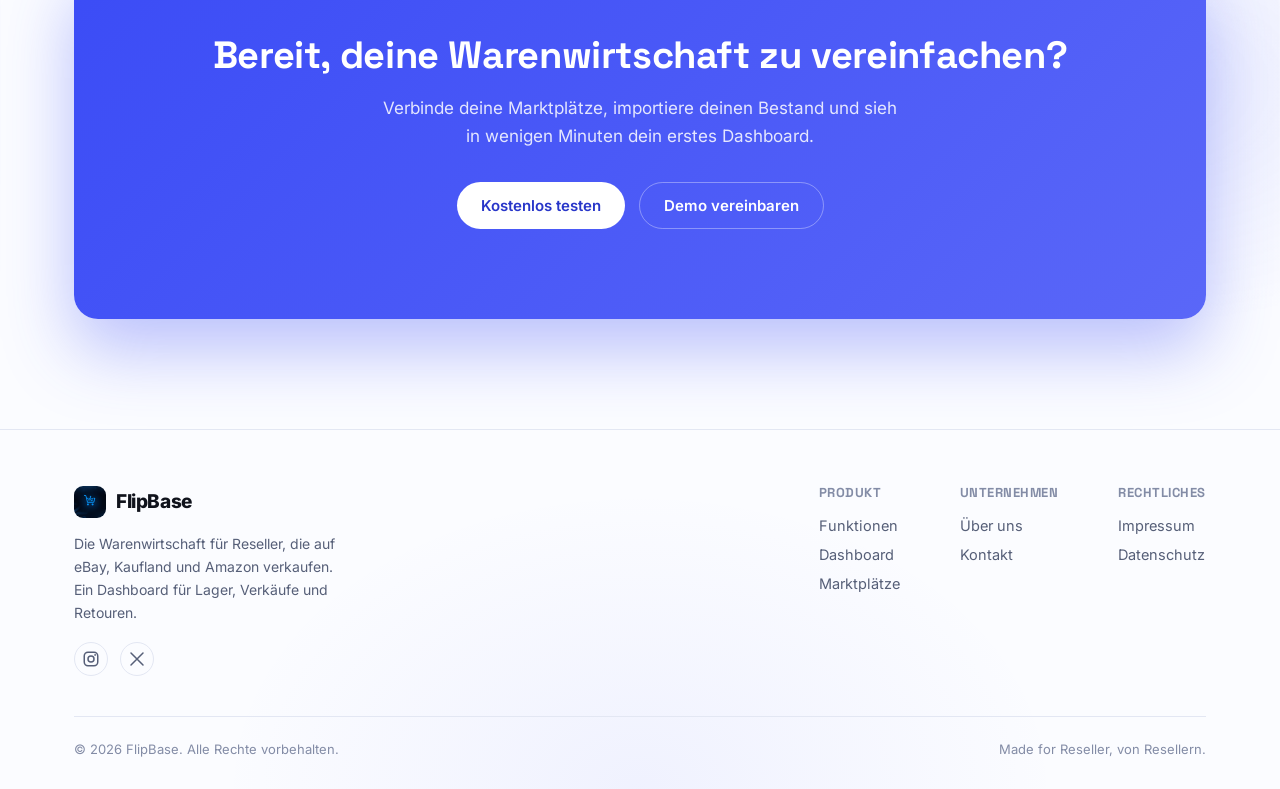
==== commit 14e842eb: "Apply site-wide design system: self-hosted fonts, floating pill nav, card-free lists Based on the do" ====
--- a/index.html
+++ b/index.html
@@ -3,47 +3,47 @@
 <head>
 <meta charset="UTF-8">
 <meta name="viewport" content="width=device-width, initial-scale=1.0">
-<title>FlipBase – Warenwirtschaft für Reseller</title>
+<title>FlipBase: Warenwirtschaft für Reseller</title>
 <meta name="description" content="FlipBase bündelt eBay, Kaufland und Amazon in einer Warenwirtschaft: Dashboard, Lager, Retouren und Auszahlungen an einem Ort.">
 <link rel="canonical" href="https://flipbase.xyz/">
 <link rel="icon" href="assets/favicon-32.png" sizes="32x32">
 <link rel="icon" href="assets/favicon-192.png" sizes="192x192">
 <link rel="apple-touch-icon" href="assets/apple-touch-icon.png">
 <meta property="og:type" content="website">
-<meta property="og:title" content="FlipBase – Warenwirtschaft für Reseller">
+<meta property="og:title" content="FlipBase: Warenwirtschaft für Reseller">
 <meta property="og:description" content="FlipBase bündelt eBay, Kaufland und Amazon in einer Warenwirtschaft: Dashboard, Lager, Retouren und Auszahlungen an einem Ort.">
 <meta property="og:image" content="https://flipbase.xyz/assets/og-image.png">
 <meta property="og:url" content="https://flipbase.xyz/">
 <meta name="twitter:card" content="summary_large_image">
-<meta name="twitter:title" content="FlipBase – Warenwirtschaft für Reseller">
+<meta name="twitter:title" content="FlipBase: Warenwirtschaft für Reseller">
 <meta name="twitter:description" content="FlipBase bündelt eBay, Kaufland und Amazon in einer Warenwirtschaft.">
 <meta name="twitter:image" content="https://flipbase.xyz/assets/og-image.png">
-<link rel="preconnect" href="https://fonts.googleapis.com">
-<link rel="preconnect" href="https://fonts.gstatic.com" crossorigin>
-<link href="https://fonts.googleapis.com/css2?family=Inter:wght@400;500;600;700;800&display=swap" rel="stylesheet">
-<link rel="stylesheet" href="styles.css">
+<link rel="stylesheet" href="assets/fonts/fonts.css?v=1">
+<link rel="stylesheet" href="styles.css?v=3">
 </head>
 <body>
 
-<header class="site-header">
+<header class="site-header" id="site-header">
   <div class="container">
-    <a href="#top" class="logo">
-      <img src="assets/logo.png" alt="FlipBase Logo" class="logo-mark" style="border-radius:9px; box-shadow:none;">
-      FlipBase
-    </a>
-    <nav class="main-nav" id="main-nav">
-      <a href="#features">Funktionen</a>
-      <a href="#workflow">Ablauf</a>
-      <a href="#dashboard">Dashboard</a>
-      <a href="#platforms">Marktplätze</a>
-      <a href="#about">Über uns</a>
-    </nav>
-    <div class="header-actions">
-      <a href="kontakt.html" class="btn btn-secondary">Demo anfragen</a>
-      <a href="kontakt.html" class="btn btn-primary">Kostenlos testen</a>
-      <button class="nav-toggle" id="nav-toggle" aria-label="Menü öffnen">
-        <span></span><span></span><span></span>
-      </button>
+    <div class="nav-pill">
+      <a href="#top" class="logo">
+        <img src="assets/logo.png" alt="FlipBase Logo" class="logo-mark" style="border-radius:9px; box-shadow:none;">
+        FlipBase
+      </a>
+      <nav class="main-nav" id="main-nav">
+        <a href="#features">Funktionen</a>
+        <a href="#workflow">Ablauf</a>
+        <a href="#dashboard">Dashboard</a>
+        <a href="#platforms">Marktplätze</a>
+        <a href="#about">Über uns</a>
+      </nav>
+      <div class="header-actions">
+        <a href="kontakt.html" class="btn btn-secondary">Demo anfragen</a>
+        <a href="kontakt.html" class="btn btn-primary">Kostenlos testen</a>
+        <button class="nav-toggle" id="nav-toggle" aria-label="Menü öffnen">
+          <span></span><span></span><span></span>
+        </button>
+      </div>
     </div>
   </div>
 </header>
@@ -58,10 +58,10 @@
         <span class="pill"><strong>Für</strong> Arbitrage-Händler</span>
         <span class="pill"><strong>Für</strong> Online-Händler</span>
       </div>
-      <h1>Deine Warenwirtschaft für <span class="accent">eBay, Kaufland und Amazon</span> – an einem Ort</h1>
+      <h1>Deine Warenwirtschaft für eBay, Kaufland und Amazon, <span class="accent-script">ganz einfach</span>.</h1>
       <p class="hero-sub">
         FlipBase führt Lager, Bestellungen, Verkäufe und Retouren aus all deinen Marktplätzen in einem Dashboard zusammen.
-        Kein Excel-Chaos, kein Hin- und Herspringen zwischen Verkäufer-Cockpits – nur klare Zahlen und automatisierte Abläufe.
+        Kein Excel-Chaos, kein Hin- und Herspringen zwischen Verkäufer-Cockpits. Nur klare Zahlen und automatisierte Abläufe.
       </p>
       <div class="hero-ctas">
         <a href="kontakt.html" class="btn btn-primary">Kostenlos testen</a>
@@ -97,74 +97,84 @@
   <section class="features" id="features">
     <div class="container">
       <div class="section-head center reveal">
+        <div class="section-divider"></div>
         <span class="eyebrow">Was du damit machen kannst</span>
         <h2>Alles, was du für dein Tagesgeschäft brauchst</h2>
-        <p>FlipBase ersetzt keine Marktplätze – es macht das Arbeiten mit ihnen erst erträglich. Jede Funktion ist so gebaut, dass sie dir Klicks und Kopfrechnen abnimmt.</p>
-      </div>
-
-      <div class="feature-grid">
-        <div class="feature-card reveal">
-          <div class="feature-icon">
-            <svg width="22" height="22" viewBox="0 0 24 24" fill="none"><path d="M3 12l6 6L21 6" stroke="currentColor" stroke-width="2" stroke-linecap="round" stroke-linejoin="round"/></svg>
-          </div>
-          <h3>Live-Dashboard</h3>
-          <p>Profit, Umsatz, Marge, Ø ROI und Lagerbestand auf einen Blick – wählbar nach Heute, 7 Tagen, 30 Tagen, Monat, Quartal oder Jahr.</p>
-        </div>
-        <div class="feature-card reveal">
-          <div class="feature-icon">
-            <svg width="22" height="22" viewBox="0 0 24 24" fill="none"><path d="M4 19V5m6 14V9m6 10V13" stroke="currentColor" stroke-width="2" stroke-linecap="round"/></svg>
-          </div>
-          <h3>Umsatz- &amp; Profit-Charts</h3>
-          <p>Verlaufskurven statt Bauchgefühl: Sieh sofort, ob Umsatz und Profit wachsen – über Tage, Wochen oder Monate hinweg.</p>
-        </div>
-        <div class="feature-card reveal">
-          <div class="feature-icon">
-            <svg width="22" height="22" viewBox="0 0 24 24" fill="none"><path d="M20 7l-8-4-8 4m16 0l-8 4m8-4v10l-8 4m0-10L4 7m8 4v10M4 7v10l8 4" stroke="currentColor" stroke-width="2" stroke-linecap="round" stroke-linejoin="round"/></svg>
-          </div>
-          <h3>Zentrales Lager</h3>
-          <p>Ein Warenbestand für alle Marktplätze statt verstreuter Zahlen in fünf Verkäufer-Cockpits. Einheiten, Bestandswert und Ø EK immer aktuell.</p>
-        </div>
-        <div class="feature-card reveal">
-          <div class="feature-icon">
-            <svg width="22" height="22" viewBox="0 0 24 24" fill="none"><path d="M9 3v18M3 9h18M3 15h18" stroke="currentColor" stroke-width="2" stroke-linecap="round"/><circle cx="9" cy="9" r="0.5" fill="currentColor"/></svg>
-          </div>
-          <h3>KI-gestützter Direkt-Upload</h3>
-          <p>Neues Produkt fotografieren, kurz beschreiben – FlipBase erstellt daraus mit KI ein fertiges Listing und lädt es mit wenigen Klicks direkt bei eBay und Kaufland hoch. Kein Ausfüllen von Marktplatz-Formularen mehr.</p>
-        </div>
-        <div class="feature-card reveal">
-          <div class="feature-icon">
-            <svg width="22" height="22" viewBox="0 0 24 24" fill="none"><circle cx="11" cy="11" r="7" stroke="currentColor" stroke-width="2"/><path d="M21 21l-4.35-4.35" stroke="currentColor" stroke-width="2" stroke-linecap="round"/></svg>
-          </div>
-          <h3>Preis-Scraping</h3>
-          <p>FlipBase behält die aktuellen Preise deiner Produkte auf den Marktplätzen im Blick, damit du immer weißt, ob du noch wettbewerbsfähig bist – ohne selbst jeden Artikel einzeln nachzuschauen.</p>
-        </div>
-        <div class="feature-card reveal">
-          <div class="feature-icon">
-            <svg width="22" height="22" viewBox="0 0 24 24" fill="none"><rect x="4" y="3" width="16" height="18" rx="2" stroke="currentColor" stroke-width="2"/><path d="M8 8h8M8 12h8M8 16h5" stroke="currentColor" stroke-width="2" stroke-linecap="round"/></svg>
-          </div>
-          <h3>Automatischer Bestellimport</h3>
-          <p>Jede Bestellung landet automatisch in FlipBase – mit Produktbild, Bestellnummer und allen technischen Details. Du legst nichts manuell an und weißt trotzdem sofort, wie viel Profit du pro Verkauf gemacht hast.</p>
-        </div>
-        <div class="feature-card reveal">
-          <div class="feature-icon">
-            <svg width="22" height="22" viewBox="0 0 24 24" fill="none"><path d="M3 3h18v4H3zM3 10h18M3 17h18" stroke="currentColor" stroke-width="2" stroke-linecap="round"/><circle cx="7" cy="10" r="1.5" fill="currentColor"/><circle cx="7" cy="17" r="1.5" fill="currentColor"/></svg>
-          </div>
-          <h3>Bestellübersicht &amp; Tracking</h3>
-          <p>Auf einen Blick sehen, wo jede Bestellung gerade steht – in Bearbeitung, versendet oder zugestellt. Kein Nachschauen mehr in fünf verschiedenen Verkäufer-Cockpits.</p>
-        </div>
-        <div class="feature-card reveal">
-          <div class="feature-icon">
-            <svg width="22" height="22" viewBox="0 0 24 24" fill="none"><path d="M17 2l4 4-4 4M3 12h18M7 22l-4-4 4-4M21 12H3" stroke="currentColor" stroke-width="2" stroke-linecap="round" stroke-linejoin="round"/></svg>
-          </div>
-          <h3>Automatische Retouren</h3>
-          <p>Kommt eine Retoure zurück, listet FlipBase das Produkt automatisch neu – ohne dass du es manuell wieder online stellst.</p>
-        </div>
-        <div class="feature-card reveal">
-          <div class="feature-icon">
-            <svg width="22" height="22" viewBox="0 0 24 24" fill="none"><rect x="3" y="4" width="18" height="16" rx="2" stroke="currentColor" stroke-width="2"/><path d="M3 9h18M8 4v5" stroke="currentColor" stroke-width="2"/></svg>
-          </div>
-          <h3>Offene Aufgaben zentral</h3>
-          <p>Bestellungen, Rücksendungen, offene Fälle und Retouren – alles gebündelt, statt in jeder Marktplatz-App einzeln zu suchen.</p>
+        <p>FlipBase ersetzt keine Marktplätze. Es macht das Arbeiten mit ihnen erst erträglich, jede Funktion nimmt dir Klicks und Kopfrechnen ab.</p>
+      </div>
+
+      <div class="feature-list">
+        <div class="feature-list-item reveal">
+          <div class="feature-item-head">
+            <span class="feature-icon-inline"><svg width="22" height="22" viewBox="0 0 24 24" fill="none"><path d="M4 13a8 8 0 0116 0" stroke="currentColor" stroke-width="2" stroke-linecap="round"/><path d="M12 13l4-4" stroke="currentColor" stroke-width="2" stroke-linecap="round"/><circle cx="12" cy="13" r="1.3" fill="currentColor"/></svg></span>
+            <h3>Live-Dashboard</h3>
+          </div>
+          <div class="feature-item-body">
+            <p>Profit, Umsatz, Marge, Ø ROI und Lagerbestand auf einen Blick, wählbar nach Heute, 7 Tagen, 30 Tagen, Monat, Quartal oder Jahr.</p>
+          </div>
+        </div>
+        <div class="feature-list-item reveal">
+          <div class="feature-item-head">
+            <span class="feature-icon-inline"><svg width="22" height="22" viewBox="0 0 24 24" fill="none"><path d="M9 3v18M3 9h18M3 15h18" stroke="currentColor" stroke-width="2" stroke-linecap="round"/><circle cx="9" cy="9" r="0.5" fill="currentColor"/></svg></span>
+            <h3>KI-gestützter Direkt-Upload</h3>
+          </div>
+          <div class="feature-item-body">
+            <p>Neues Produkt fotografieren, kurz beschreiben. FlipBase erstellt daraus mit KI ein fertiges Listing und lädt es mit wenigen Klicks direkt bei eBay und Kaufland hoch. Kein Ausfüllen von Marktplatz-Formularen mehr.</p>
+          </div>
+        </div>
+        <div class="feature-list-item reveal">
+          <div class="feature-item-head">
+            <span class="feature-icon-inline"><svg width="22" height="22" viewBox="0 0 24 24" fill="none"><circle cx="11" cy="11" r="7" stroke="currentColor" stroke-width="2"/><path d="M21 21l-4.35-4.35" stroke="currentColor" stroke-width="2" stroke-linecap="round"/></svg></span>
+            <h3>Preis-Scraping</h3>
+          </div>
+          <div class="feature-item-body">
+            <p>FlipBase behält die aktuellen Preise deiner Produkte auf den Marktplätzen im Blick, damit du immer weißt, ob du noch wettbewerbsfähig bist, ohne selbst jeden Artikel einzeln nachzuschauen.</p>
+          </div>
+        </div>
+        <div class="feature-list-item reveal">
+          <div class="feature-item-head">
+            <span class="feature-icon-inline"><svg width="22" height="22" viewBox="0 0 24 24" fill="none"><rect x="4" y="3" width="16" height="18" rx="2" stroke="currentColor" stroke-width="2"/><path d="M8 8h8M8 12h8M8 16h5" stroke="currentColor" stroke-width="2" stroke-linecap="round"/></svg></span>
+            <h3>Automatischer Bestellimport</h3>
+          </div>
+          <div class="feature-item-body">
+            <p>Jede Bestellung landet automatisch in FlipBase, mit Produktbild, Bestellnummer und allen technischen Details. Du legst nichts manuell an und weißt trotzdem sofort, wie viel Profit du pro Verkauf gemacht hast.</p>
+          </div>
+        </div>
+        <div class="feature-list-item reveal">
+          <div class="feature-item-head">
+            <span class="feature-icon-inline"><svg width="22" height="22" viewBox="0 0 24 24" fill="none"><path d="M3 3h18v4H3zM3 10h18M3 17h18" stroke="currentColor" stroke-width="2" stroke-linecap="round"/><circle cx="7" cy="10" r="1.5" fill="currentColor"/><circle cx="7" cy="17" r="1.5" fill="currentColor"/></svg></span>
+            <h3>Bestellübersicht &amp; Tracking</h3>
+          </div>
+          <div class="feature-item-body">
+            <p>Auf einen Blick sehen, wo jede Bestellung gerade steht, in Bearbeitung, versendet oder zugestellt. Kein Nachschauen mehr in fünf verschiedenen Verkäufer-Cockpits.</p>
+          </div>
+        </div>
+        <div class="feature-list-item reveal">
+          <div class="feature-item-head">
+            <span class="feature-icon-inline"><svg width="22" height="22" viewBox="0 0 24 24" fill="none"><path d="M17 2l4 4-4 4M3 12h18M7 22l-4-4 4-4M21 12H3" stroke="currentColor" stroke-width="2" stroke-linecap="round" stroke-linejoin="round"/></svg></span>
+            <h3>Automatische Retouren</h3>
+          </div>
+          <div class="feature-item-body">
+            <p>Kommt eine Retoure zurück, listet FlipBase das Produkt automatisch neu, ohne dass du es manuell wieder online stellst.</p>
+          </div>
+        </div>
+        <div class="feature-list-item reveal">
+          <div class="feature-item-head">
+            <span class="feature-icon-inline"><svg width="22" height="22" viewBox="0 0 24 24" fill="none"><path d="M20 7l-8-4-8 4m16 0l-8 4m8-4v10l-8 4m0-10L4 7m8 4v10M4 7v10l8 4" stroke="currentColor" stroke-width="2" stroke-linecap="round" stroke-linejoin="round"/></svg></span>
+            <h3>Zentrales Lager</h3>
+          </div>
+          <div class="feature-item-body">
+            <p>Ein Warenbestand für alle Marktplätze statt verstreuter Zahlen in fünf Verkäufer-Cockpits. Einheiten, Bestandswert und Ø EK immer aktuell.</p>
+          </div>
+        </div>
+        <div class="feature-list-item reveal">
+          <div class="feature-item-head">
+            <span class="feature-icon-inline"><svg width="22" height="22" viewBox="0 0 24 24" fill="none"><rect x="3" y="4" width="18" height="16" rx="2" stroke="currentColor" stroke-width="2"/><path d="M3 9h18M8 4v5" stroke="currentColor" stroke-width="2"/></svg></span>
+            <h3>Offene Aufgaben zentral</h3>
+          </div>
+          <div class="feature-item-body">
+            <p>Bestellungen, Rücksendungen, offene Fälle und Retouren, alles gebündelt, statt in jeder Marktplatz-App einzeln zu suchen.</p>
+          </div>
         </div>
       </div>
     </div>
@@ -174,8 +184,9 @@
   <section class="steps" id="workflow">
     <div class="container">
       <div class="section-head center reveal">
+        <div class="section-divider"></div>
         <span class="eyebrow">So läuft dein Alltag</span>
-        <h2>Vom Verkauf bis zur Auszahlung – automatisch nachvollzogen</h2>
+        <h2>Vom Verkauf bis zur Auszahlung, automatisch nachvollzogen</h2>
         <p>Du musst nicht mehr zwischen Tabs wechseln, um zu verstehen, was gerade mit deinem Geld passiert.</p>
       </div>
       <div class="steps-list">
@@ -183,14 +194,14 @@
           <div class="step-number">1</div>
           <div class="step-body">
             <h3>Kunde kauft auf eBay, Kaufland oder Amazon</h3>
-            <p>Egal welcher Marktplatz – die Bestellung läuft automatisch in FlipBase ein, inklusive Artikelbild, Bestellnummer, Preis und allen weiteren technischen Angaben. Du musst nichts mehr händisch abtippen.</p>
+            <p>Egal welcher Marktplatz, die Bestellung läuft automatisch in FlipBase ein, inklusive Artikelbild, Bestellnummer, Preis und allen weiteren technischen Angaben. Du musst nichts mehr händisch abtippen.</p>
           </div>
         </div>
         <div class="step-item reveal">
           <div class="step-number">2</div>
           <div class="step-body">
             <h3>FlipBase erfasst Verkauf, Gebühren und Marge automatisch</h3>
-            <p>Verkaufspreis, Einkaufspreis und Plattformgebühren werden verrechnet – dein Profit pro Verkauf steht sofort fest.</p>
+            <p>Verkaufspreis, Einkaufspreis und Plattformgebühren werden verrechnet, dein Profit pro Verkauf steht sofort fest.</p>
           </div>
         </div>
         <div class="step-item reveal">
@@ -215,8 +226,9 @@
   <section class="demo-section" id="demo">
     <div class="container">
       <div class="section-head center reveal">
+        <div class="section-divider"></div>
         <span class="eyebrow">So fühlt es sich an</span>
-        <h2>Ein neues Produkt anlegen – mit KI in Sekunden erledigt</h2>
+        <h2>Ein neues Produkt anlegen, mit KI in Sekunden erledigt</h2>
         <p>Kein Formular-Marathon: Wareneingang erfassen, Marktplatz wählen, fertig gelistet. FlipBase übernimmt mit KI-Unterstützung den Rest.</p>
       </div>
       <div class="demo-frame reveal">
@@ -258,9 +270,10 @@
   <section class="dashboard-section" id="dashboard">
     <div class="container">
       <div class="section-head center reveal">
+        <div class="section-divider"></div>
         <span class="eyebrow">Dein Dashboard</span>
         <h2>Alle Kennzahlen, die für Reseller zählen</h2>
-        <p>Beispielwerte für einen 30-Tage-Zeitraum – so sieht dein Tagesgeschäft in FlipBase aus.</p>
+        <p>Beispielwerte für einen 30-Tage-Zeitraum, so sieht dein Tagesgeschäft in FlipBase aus.</p>
       </div>
 
       <div class="dashboard-kpis reveal">
@@ -321,9 +334,10 @@
   <section class="platform-section" id="platforms">
     <div class="container">
       <div class="section-head center reveal">
+        <div class="section-divider"></div>
         <span class="eyebrow">Nach Plattform aufgeschlüsselt</span>
         <h2>Wissen, welcher Marktplatz dich wirklich trägt</h2>
-        <p>Statt eines großen Gesamtumsatzes zeigt dir FlipBase, was jede Plattform tatsächlich beiträgt – Beispieldaten für 30 Tage.</p>
+        <p>Statt eines großen Gesamtumsatzes zeigt dir FlipBase, was jede Plattform tatsächlich beiträgt. Beispieldaten für 30 Tage.</p>
       </div>
 
       <div class="platform-grid">
@@ -349,30 +363,30 @@
 
         <div class="side-list">
           <div class="side-item reveal">
-            <div class="feature-icon">
-              <svg width="18" height="18" viewBox="0 0 24 24" fill="none"><path d="M20 12H4m0 0l6-6m-6 6l6 6" stroke="currentColor" stroke-width="2" stroke-linecap="round" stroke-linejoin="round"/></svg>
-            </div>
-            <div>
+            <div class="side-item-head">
+              <span class="feature-icon-inline"><svg width="20" height="20" viewBox="0 0 24 24" fill="none"><path d="M20 12H4m0 0l6-6m-6 6l6 6" stroke="currentColor" stroke-width="2" stroke-linecap="round" stroke-linejoin="round"/></svg></span>
               <h4>Offene Verkäufe im Blick</h4>
-              <p>Bezahlt, aber noch nicht versendet – aufgeschlüsselt nach Marktplatz, damit nichts liegen bleibt.</p>
+            </div>
+            <div class="side-item-body">
+              <p>Bezahlt, aber noch nicht versendet, aufgeschlüsselt nach Marktplatz, damit nichts liegen bleibt.</p>
             </div>
           </div>
           <div class="side-item reveal">
-            <div class="feature-icon">
-              <svg width="18" height="18" viewBox="0 0 24 24" fill="none"><path d="M12 8v4l3 3" stroke="currentColor" stroke-width="2" stroke-linecap="round"/><circle cx="12" cy="12" r="9" stroke="currentColor" stroke-width="2"/></svg>
-            </div>
-            <div>
+            <div class="side-item-head">
+              <span class="feature-icon-inline"><svg width="20" height="20" viewBox="0 0 24 24" fill="none"><path d="M12 8v4l3 3" stroke="currentColor" stroke-width="2" stroke-linecap="round"/><circle cx="12" cy="12" r="9" stroke="currentColor" stroke-width="2"/></svg></span>
               <h4>Offene Fälle &amp; Rücksendungen</h4>
-              <p>Marktplatz-Fälle und Retouren an einem Ort – keine vergessenen Fristen mehr.</p>
+            </div>
+            <div class="side-item-body">
+              <p>Marktplatz-Fälle und Retouren an einem Ort, keine vergessenen Fristen mehr.</p>
             </div>
           </div>
           <div class="side-item reveal">
-            <div class="feature-icon">
-              <svg width="18" height="18" viewBox="0 0 24 24" fill="none"><path d="M3 6h18M3 12h18M3 18h18" stroke="currentColor" stroke-width="2" stroke-linecap="round"/></svg>
-            </div>
-            <div>
+            <div class="side-item-head">
+              <span class="feature-icon-inline"><svg width="20" height="20" viewBox="0 0 24 24" fill="none"><path d="M3 6h18M3 12h18M3 18h18" stroke="currentColor" stroke-width="2" stroke-linecap="round"/></svg></span>
               <h4>Beispiel: 34 offene Bestellungen</h4>
-              <p>12 Rücksendungen, 5 offene Fälle, 17 unversendete Kaufland-Verkäufe – alles priorisiert sortiert.</p>
+            </div>
+            <div class="side-item-body">
+              <p>12 Rücksendungen, 5 offene Fälle, 17 unversendete Kaufland-Verkäufe, alles priorisiert sortiert.</p>
             </div>
           </div>
         </div>
@@ -408,6 +422,7 @@
   <section class="integrations">
     <div class="container">
       <div class="section-head center reveal">
+        <div class="section-divider"></div>
         <span class="eyebrow">Marktplatz-Integrationen</span>
         <h2>Läuft mit den Plattformen, auf denen du schon verkaufst</h2>
       </div>
@@ -426,7 +441,7 @@
         <div class="about-text reveal">
           <span class="eyebrow">Die Geschichte dahinter</span>
           <h2>Gebaut, weil Google Sheets irgendwann nicht mehr reichte</h2>
-          <p>Früher hatte ich meine Verkäufe und meinen Warenbestand noch in Google Sheets getrackt – irgendwann war mir das zu doof, und ich habe angefangen, meine eigene App zu bauen.</p>
+          <p>Früher hatte ich meine Verkäufe und meinen Warenbestand noch in Google Sheets getrackt, irgendwann war mir das zu doof, und ich habe angefangen, meine eigene App zu bauen.</p>
           <p>Seit Januar 2026 bin ich täglich dran und arbeite daran, FlipBase besser zu machen. Mittlerweile bin ich an einem Punkt, an dem ich es jeden Tag selbst benutze, eigene Automatisierungen gebaut habe und es meinen Alltag als Reseller um ein Vielfaches erleichtert hat. Genau dieses Tool gebe ich jetzt weiter.</p>
           <div class="about-signature">
             <img src="assets/logo.png" alt="FlipBase" style="width:36px; height:36px; border-radius:8px;">
@@ -510,6 +525,6 @@
   </div>
 </footer>
 
-<script src="script.js"></script>
+<script src="script.js?v=3"></script>
 </body>
 </html>
--- a/assets/fonts/fonts.css
+++ b/assets/fonts/fonts.css
@@ -0,0 +1,25 @@
+/* Self-hosted fonts. No external font CDN requests at runtime. */
+
+@font-face {
+  font-family: 'Inter';
+  font-style: normal;
+  font-weight: 100 900;
+  font-display: swap;
+  src: url('inter-variable.woff2') format('woff2');
+}
+
+@font-face {
+  font-family: 'Space Grotesk';
+  font-style: normal;
+  font-weight: 300 700;
+  font-display: swap;
+  src: url('spacegrotesk-variable.woff2') format('woff2');
+}
+
+@font-face {
+  font-family: 'Caveat';
+  font-style: normal;
+  font-weight: 400 700;
+  font-display: swap;
+  src: url('caveat-variable.woff2') format('woff2');
+}
--- a/styles.css
+++ b/styles.css
@@ -12,9 +12,6 @@
   --color-accent-dark: #2836c9;
   --color-accent-light: #eef0fe;
   --color-accent-soft: #dde1fd;
-  --gradient-hero: radial-gradient(circle at 20% 15%, rgba(59, 76, 246, 0.14), transparent 55%),
-    radial-gradient(circle at 85% 10%, rgba(59, 76, 246, 0.10), transparent 45%),
-    linear-gradient(180deg, #fbfcff 0%, #f2f4fe 100%);
   --shadow-sm: 0 1px 2px rgba(16, 19, 28, 0.04);
   --shadow-md: 0 8px 24px rgba(16, 19, 28, 0.06);
   --shadow-lg: 0 24px 60px rgba(37, 47, 140, 0.12);
@@ -23,6 +20,8 @@
   --radius-lg: 24px;
   --radius-pill: 999px;
   --font-sans: "Inter", -apple-system, BlinkMacSystemFont, "Segoe UI", Roboto, Helvetica, Arial, sans-serif;
+  --font-display: "Space Grotesk", "Inter", -apple-system, BlinkMacSystemFont, "Segoe UI", Roboto, Helvetica, Arial, sans-serif;
+  --font-script: "Caveat", cursive;
   --container-width: 1180px;
 }
 
@@ -41,6 +40,67 @@
   background: var(--color-bg);
   -webkit-font-smoothing: antialiased;
   overflow-x: hidden;
+  position: relative;
+}
+
+/* Stacked radial-gradient wash in the accent color, spanning the full page
+   height, instead of flat alternating section color bands. */
+body::before {
+  content: "";
+  position: absolute;
+  top: 0;
+  left: 0;
+  width: 100%;
+  height: 100%;
+  z-index: -1;
+  pointer-events: none;
+  background:
+    radial-gradient(640px 420px at 10% 4%, rgba(59, 76, 246, 0.10), transparent 60%),
+    radial-gradient(560px 380px at 92% 14%, rgba(59, 76, 246, 0.08), transparent 60%),
+    radial-gradient(680px 460px at 6% 40%, rgba(59, 76, 246, 0.07), transparent 60%),
+    radial-gradient(620px 420px at 96% 56%, rgba(59, 76, 246, 0.08), transparent 60%),
+    radial-gradient(700px 480px at 12% 76%, rgba(59, 76, 246, 0.07), transparent 60%),
+    radial-gradient(600px 400px at 90% 92%, rgba(59, 76, 246, 0.09), transparent 60%),
+    radial-gradient(700px 500px at 50% 100%, rgba(59, 76, 246, 0.06), transparent 60%);
+  background-color: var(--color-bg);
+}
+
+.accent-script {
+  font-family: var(--font-script);
+  font-weight: 600;
+  color: var(--color-accent);
+  position: relative;
+  padding: 0 0.1em;
+}
+
+.accent-script::after {
+  content: "";
+  position: absolute;
+  left: 0.05em;
+  right: 0.05em;
+  bottom: -0.04em;
+  height: 0.09em;
+  background: var(--color-accent);
+  border-radius: 2px;
+  opacity: 0.55;
+}
+
+.section-divider {
+  width: 44px;
+  height: 2px;
+  background: var(--color-accent);
+  border-radius: 2px;
+  margin: 0 auto 20px;
+}
+
+.section-head .section-divider {
+  margin-left: 0;
+  margin-right: 0;
+}
+
+.section-head.center .section-divider {
+  margin-left: auto;
+  margin-right: auto;
 }
 
 img {
@@ -80,8 +140,9 @@
 }
 
 h1, h2, h3, h4 {
+  font-family: var(--font-display);
   line-height: 1.15;
-  letter-spacing: -0.02em;
+  letter-spacing: -0.01em;
   margin: 0;
 }
 
@@ -159,19 +220,62 @@
 
 /* Header */
 .site-header {
-  position: sticky;
+  position: fixed;
   top: 0;
+  left: 0;
+  right: 0;
   z-index: 100;
-  background: rgba(251, 252, 255, 0.85);
-  backdrop-filter: blur(10px);
-  border-bottom: 1px solid var(--color-border);
+  padding-top: 20px;
+  transition: padding 0.3s ease;
 }
 
 .site-header .container {
   display: flex;
+  justify-content: center;
+}
+
+.nav-pill {
+  width: 100%;
+  display: flex;
   align-items: center;
   justify-content: space-between;
-  height: 76px;
+  height: 72px;
+  padding: 0 8px;
+  border-radius: var(--radius-pill);
+  background: transparent;
+  box-shadow: none;
+  transition: background 0.3s ease, box-shadow 0.3s ease, height 0.3s ease, padding 0.3s ease, max-width 0.3s ease, border-color 0.3s ease;
+  border: 1px solid transparent;
+}
+
+.site-header.scrolled {
+  padding-top: 14px;
+}
+
+.site-header.scrolled .nav-pill {
+  max-width: 1040px;
+  margin: 0 auto;
+  height: 60px;
+  padding: 0 10px 0 22px;
+  background: rgba(251, 252, 255, 0.78);
+  backdrop-filter: blur(14px);
+  -webkit-backdrop-filter: blur(14px);
+  border-color: var(--color-border);
+  box-shadow: var(--shadow-md);
+}
+
+.site-header.scrolled .main-nav {
+  gap: 22px;
+}
+
+.site-header.scrolled .main-nav a {
+  font-size: 13.5px;
+  white-space: nowrap;
+}
+
+.site-header.scrolled .header-actions .btn {
+  padding: 10px 18px;
+  font-size: 14px;
 }
 
 .logo {
@@ -238,8 +342,7 @@
 
 /* Hero */
 .hero {
-  background: var(--gradient-hero);
-  padding: 96px 0 60px;
+  padding: 150px 0 60px;
   overflow: hidden;
 }
 
@@ -277,8 +380,8 @@
   margin-bottom: 24px;
 }
 
-.hero h1 .accent {
-  color: var(--color-accent);
+.hero h1 .accent-script {
+  font-size: 1.15em;
 }
 
 .hero-sub {
@@ -441,51 +544,50 @@
   transform: translateY(0);
 }
 
-/* Feature cards */
+/* Feature list: free-standing items, no card chrome. Icon sits beside the
+   heading; a thin accent line frames only the paragraph, aligned under the
+   icon's horizontal center (icon is 32px wide, so a 16px left offset). */
 .features {
   padding: 100px 0;
 }
 
-.feature-grid {
-  display: grid;
-  grid-template-columns: repeat(3, 1fr);
-  gap: 22px;
-}
-
-.feature-card {
-  background: var(--color-surface);
-  border: 1px solid var(--color-border);
-  border-radius: var(--radius-lg);
-  padding: 30px;
-  box-shadow: var(--shadow-sm);
-  transition: box-shadow 0.2s ease, transform 0.2s ease, border-color 0.2s ease;
-}
-
-.feature-card:hover {
-  box-shadow: var(--shadow-md);
-  transform: translateY(-3px);
-  border-color: var(--color-accent-soft);
-}
-
-.feature-icon {
-  width: 46px;
-  height: 46px;
-  border-radius: 12px;
-  background: var(--color-accent-light);
-  display: flex;
-  align-items: center;
-  justify-content: center;
-  margin-bottom: 20px;
-  color: var(--color-accent-dark);
-}
-
-.feature-card h3 {
+.feature-list {
+  max-width: 640px;
+  margin: 0 auto;
+  display: flex;
+  flex-direction: column;
+  gap: 38px;
+}
+
+.feature-item-head {
+  display: flex;
+  align-items: center;
+  gap: 14px;
+}
+
+.feature-icon-inline {
+  width: 32px;
+  height: 32px;
+  flex-shrink: 0;
+  display: flex;
+  align-items: center;
+  justify-content: center;
+  color: var(--color-accent);
+}
+
+.feature-item-head h3 {
   font-size: 18px;
-  margin-bottom: 10px;
-}
-
-.feature-card p {
-  font-size: 14.5px;
+}
+
+.feature-item-body {
+  margin-left: 16px;
+  padding-left: 20px;
+  border-left: 1px solid var(--color-accent-soft);
+  margin-top: 10px;
+}
+
+.feature-item-body p {
+  font-size: 15px;
 }
 
 /* Dashboard preview */
@@ -603,7 +705,6 @@
 /* Steps */
 .steps {
   padding: 100px 0;
-  background: var(--color-bg-alt);
 }
 
 .steps-list {
@@ -720,31 +821,30 @@
 .side-list {
   display: flex;
   flex-direction: column;
-  gap: 18px;
-  justify-content: center;
-}
-
-.side-item {
-  display: flex;
-  gap: 14px;
-  align-items: flex-start;
-  background: var(--color-surface);
-  border: 1px solid var(--color-border);
-  border-radius: var(--radius-md);
-  padding: 18px;
-  box-shadow: var(--shadow-sm);
-}
-
-.side-item .feature-icon {
-  margin-bottom: 0;
-  width: 38px;
-  height: 38px;
-  flex-shrink: 0;
+  gap: 26px;
+  justify-content: center;
+}
+
+.side-item-head {
+  display: flex;
+  align-items: center;
+  gap: 12px;
+}
+
+.side-item-head .feature-icon-inline {
+  width: 28px;
+  height: 28px;
 }
 
 .side-item h4 {
   font-size: 15px;
-  margin-bottom: 4px;
+}
+
+.side-item-body {
+  margin-left: 14px;
+  padding-left: 18px;
+  border-left: 1px solid var(--color-accent-soft);
+  margin-top: 8px;
 }
 
 .side-item p {
@@ -754,7 +854,6 @@
 /* Integrations */
 .integrations {
   padding: 80px 0;
-  background: var(--color-bg-alt);
   text-align: center;
 }
 
@@ -1033,7 +1132,6 @@
 /* About section */
 .about-section {
   padding: 100px 0;
-  background: var(--color-bg-alt);
 }
 
 .about-grid {
@@ -1115,9 +1213,6 @@
 
 /* Responsive */
 @media (max-width: 960px) {
-  .feature-grid {
-    grid-template-columns: repeat(2, 1fr);
-  }
   .platform-grid {
     grid-template-columns: 1fr;
   }
@@ -1137,13 +1232,18 @@
 }
 
 @media (max-width: 760px) {
+  .nav-pill {
+    padding: 0 6px 0 16px;
+  }
   .main-nav {
     position: absolute;
-    top: 76px;
-    left: 0;
-    right: 0;
+    top: 88px;
+    left: 16px;
+    right: 16px;
     background: var(--color-surface);
-    border-bottom: 1px solid var(--color-border);
+    border: 1px solid var(--color-border);
+    border-radius: var(--radius-md);
+    box-shadow: var(--shadow-lg);
     flex-direction: column;
     align-items: flex-start;
     padding: 20px 24px;
@@ -1156,11 +1256,19 @@
   .nav-toggle {
     display: block;
   }
+  .header-actions {
+    gap: 8px;
+  }
   .header-actions .btn-secondary {
     display: none;
   }
-  .feature-grid {
-    grid-template-columns: 1fr;
+  .header-actions .btn-primary {
+    display: none;
+  }
+  .site-header.scrolled .header-actions .btn-primary {
+    display: inline-flex;
+    padding: 9px 14px;
+    font-size: 13px;
   }
   .funnel-logos {
     gap: 8px;
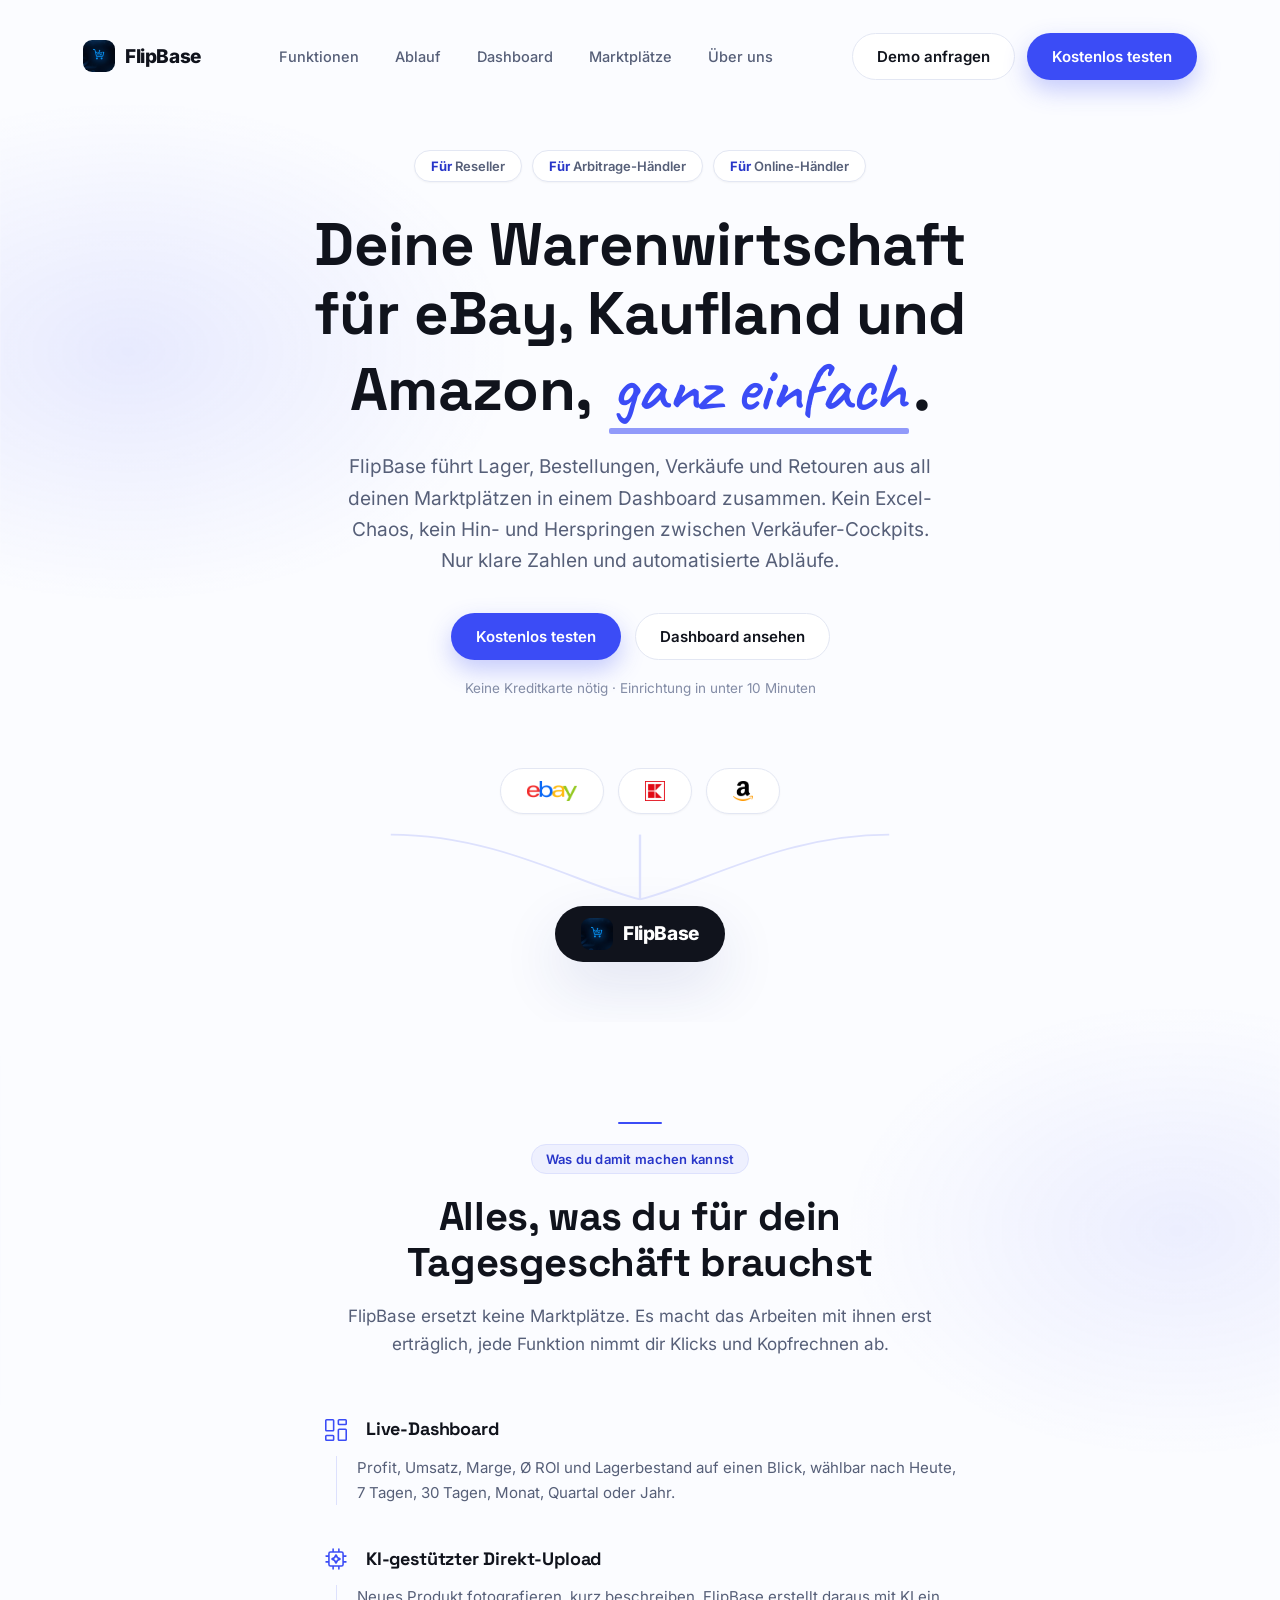
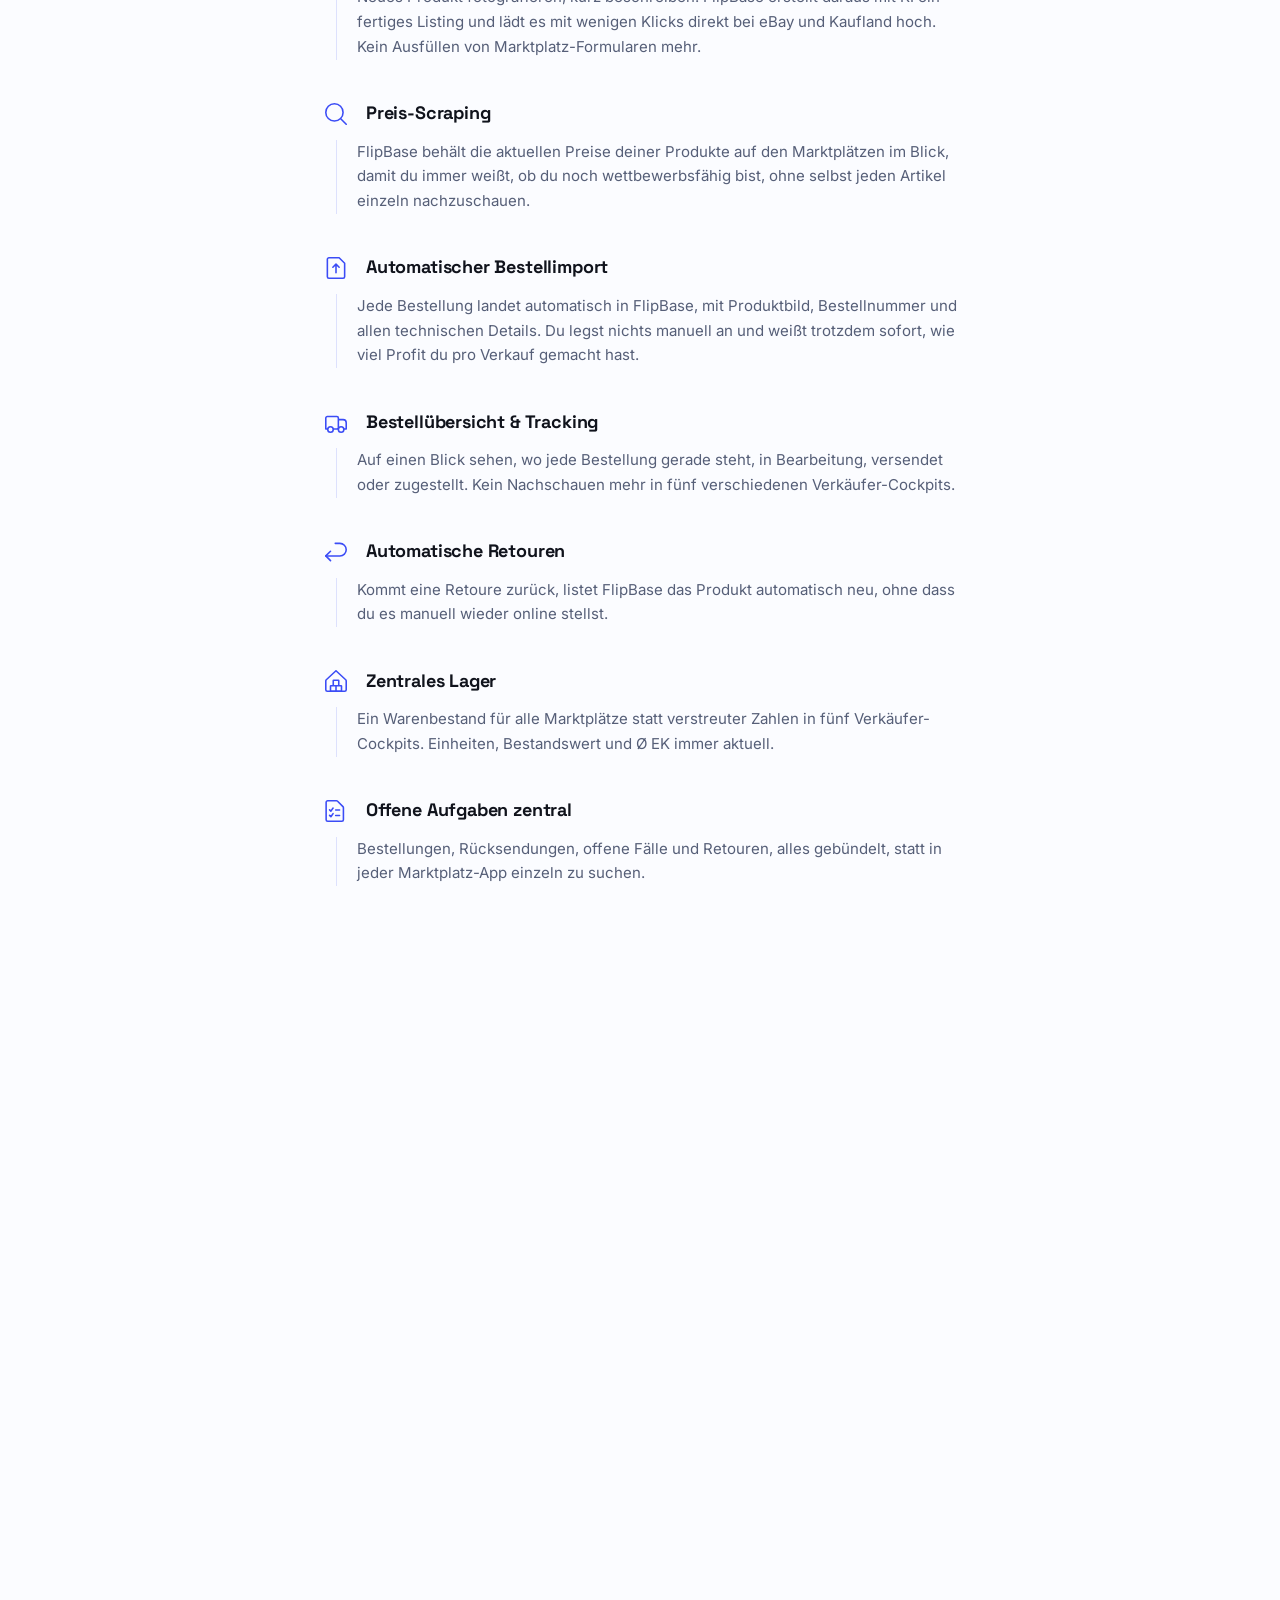
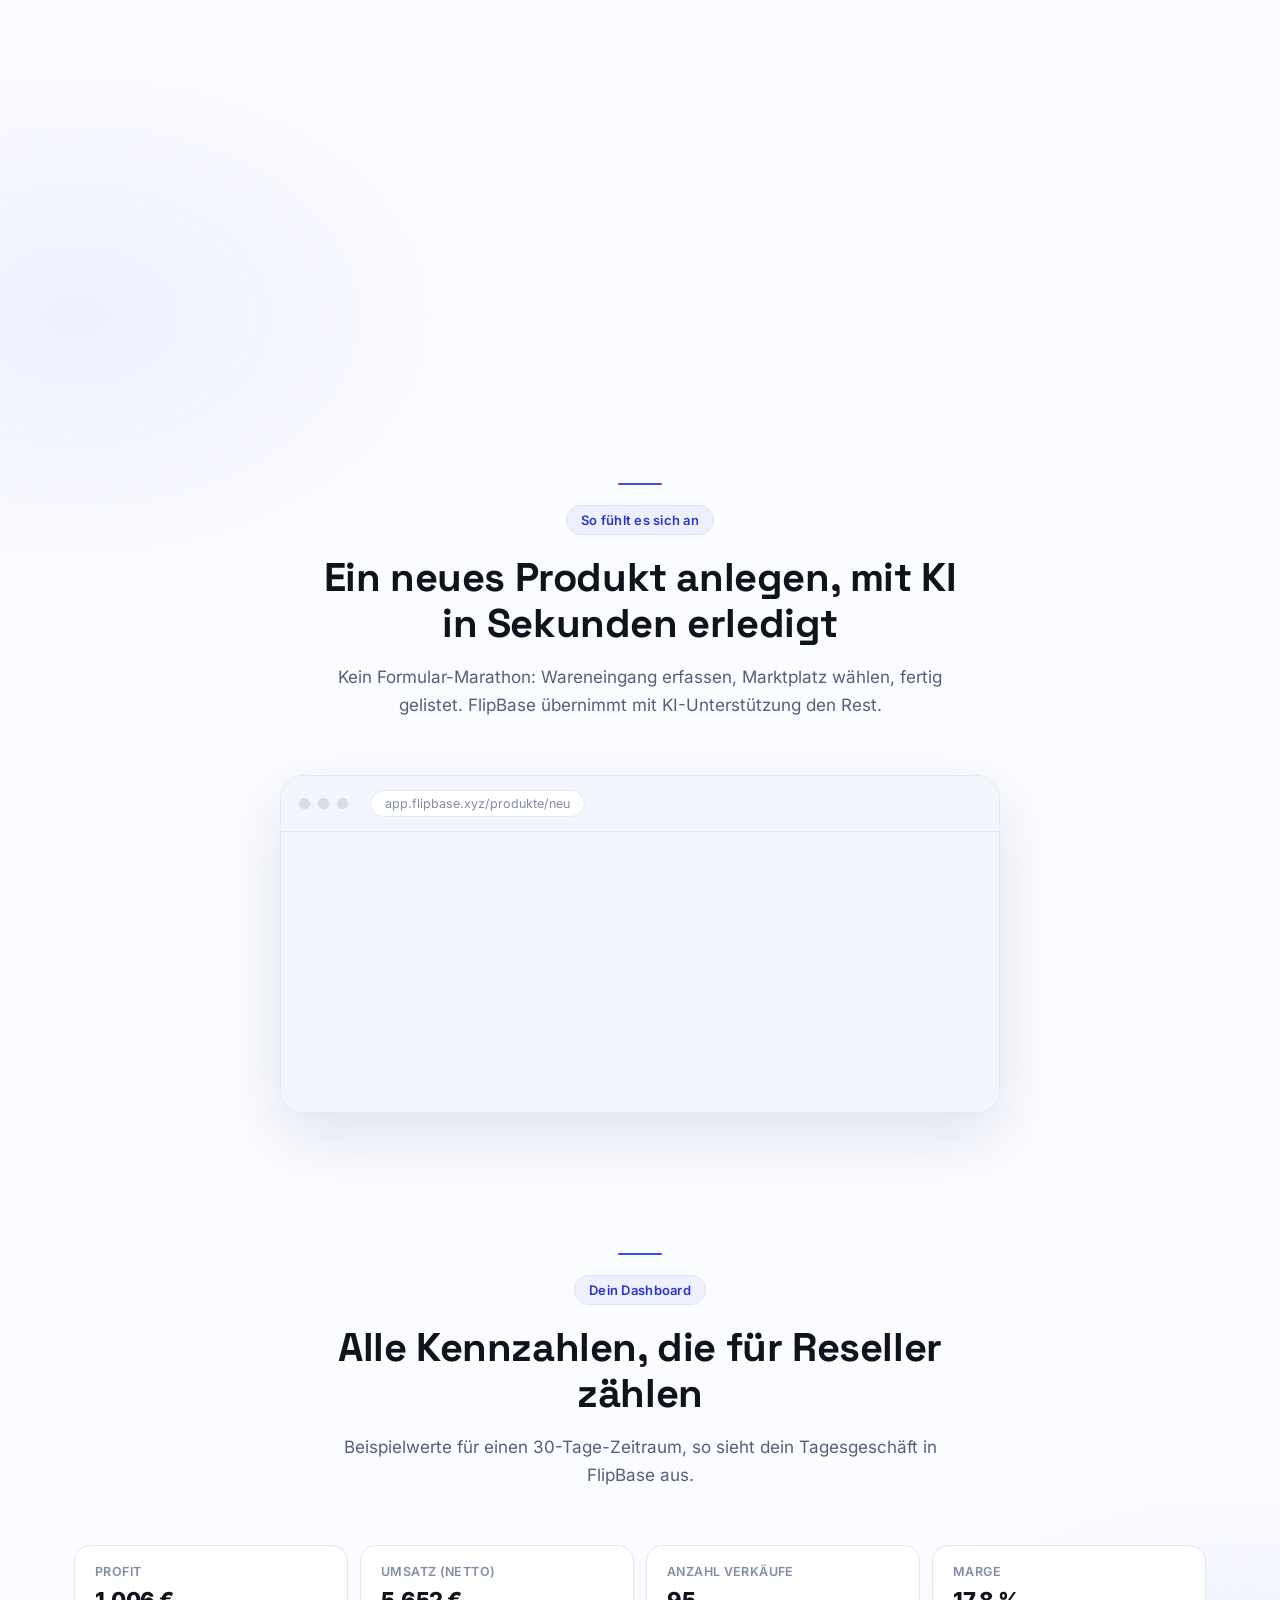
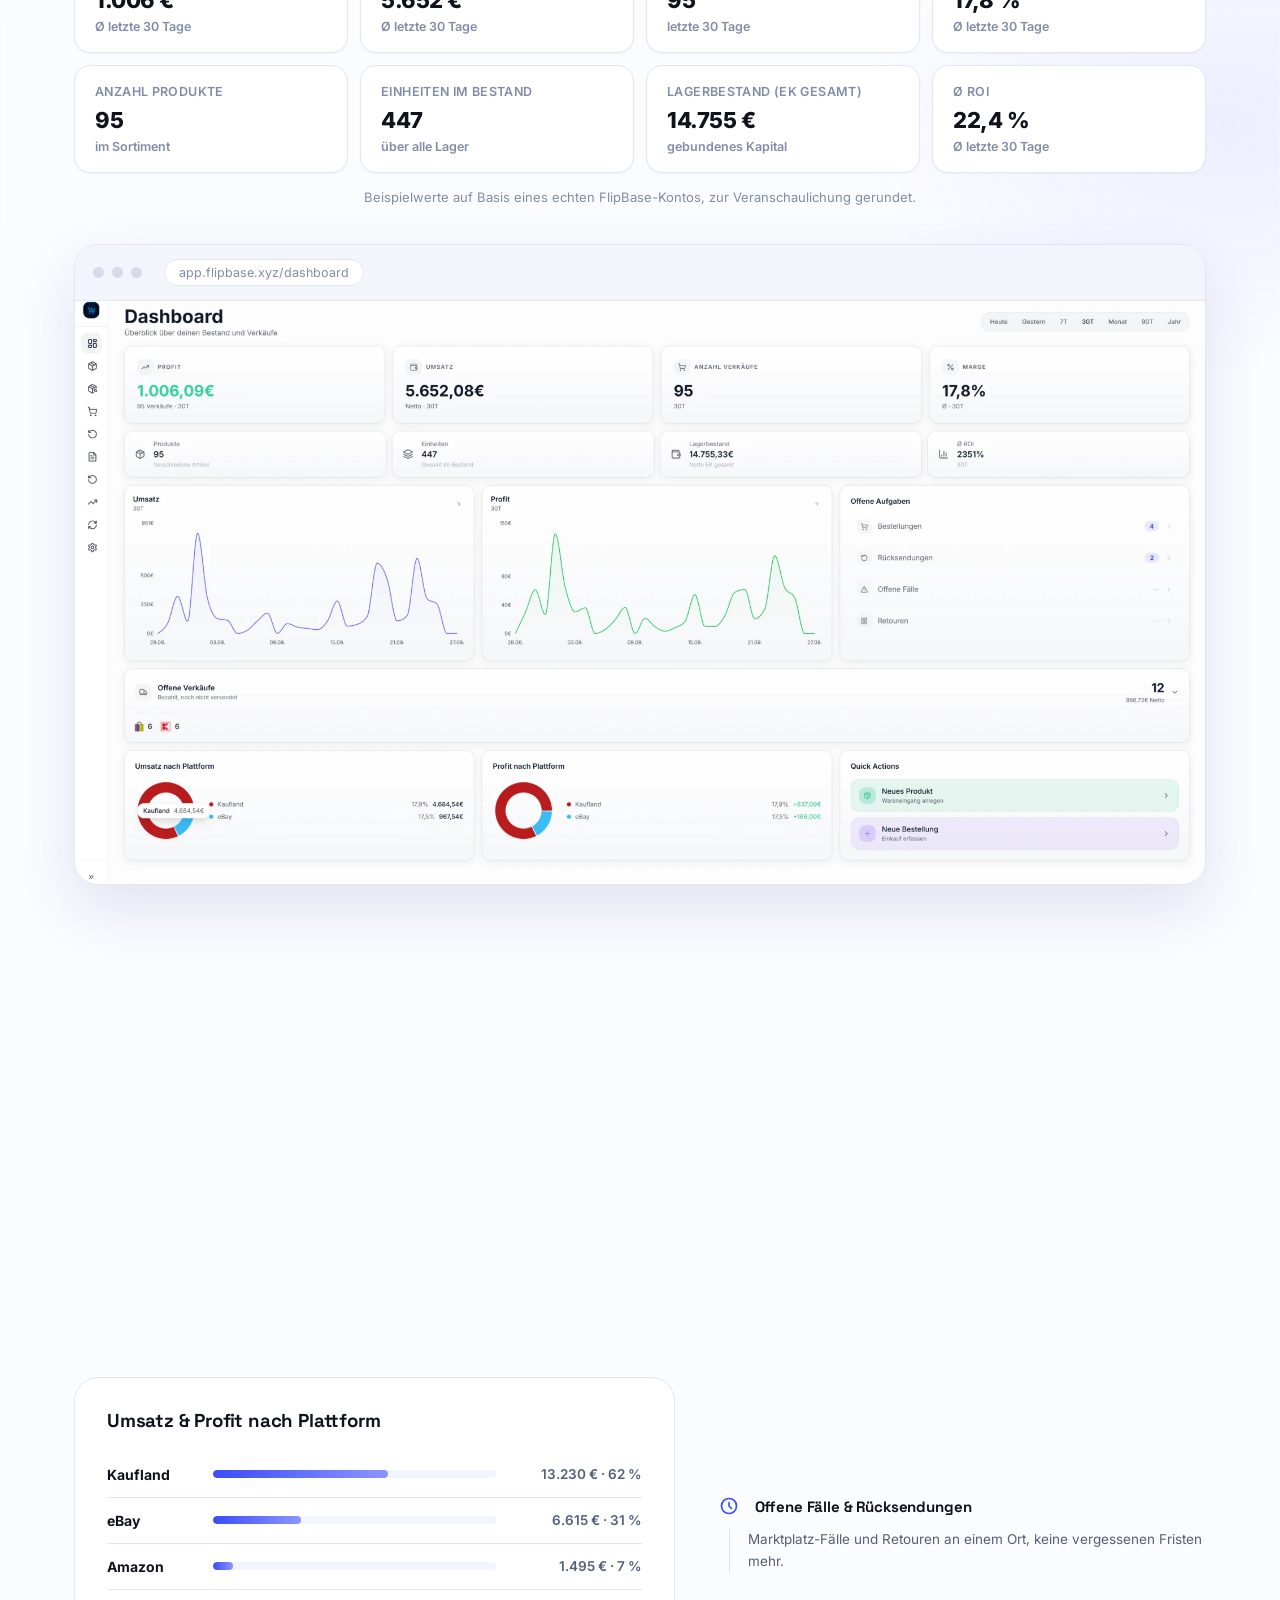
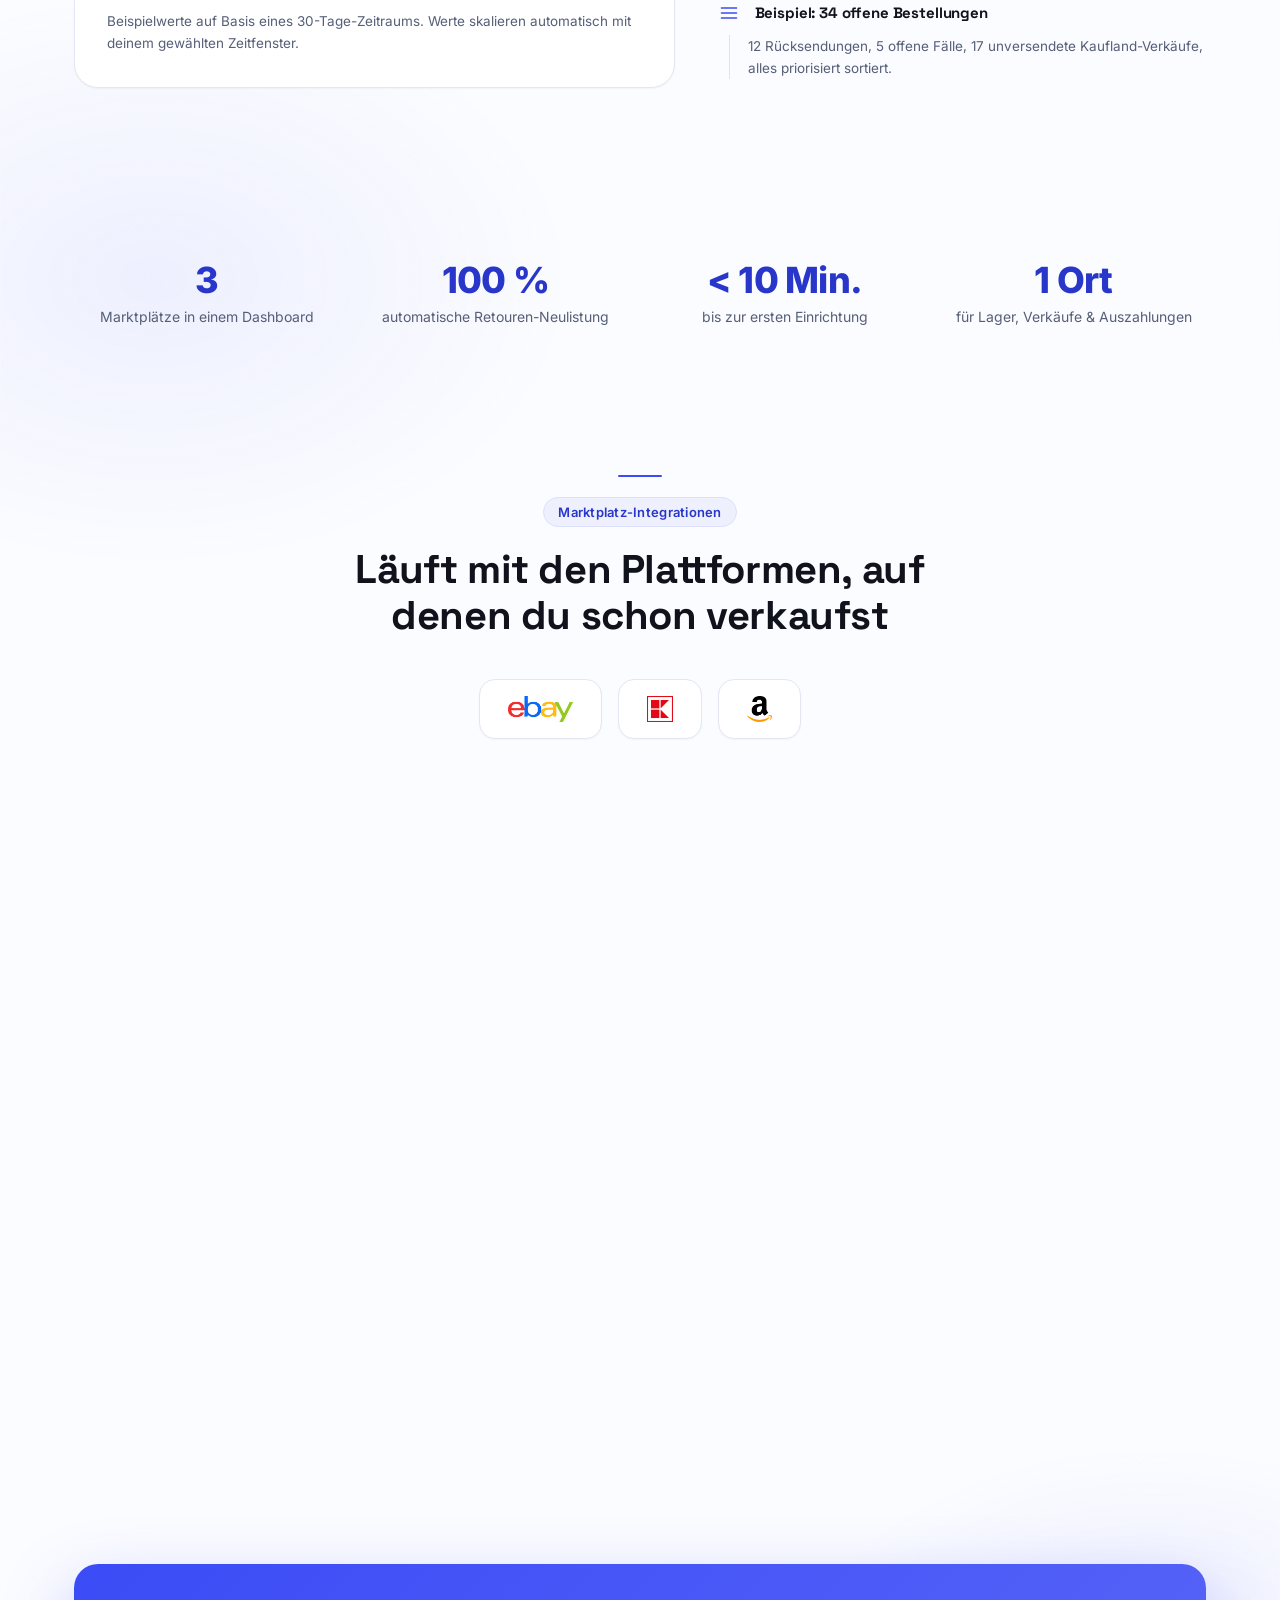
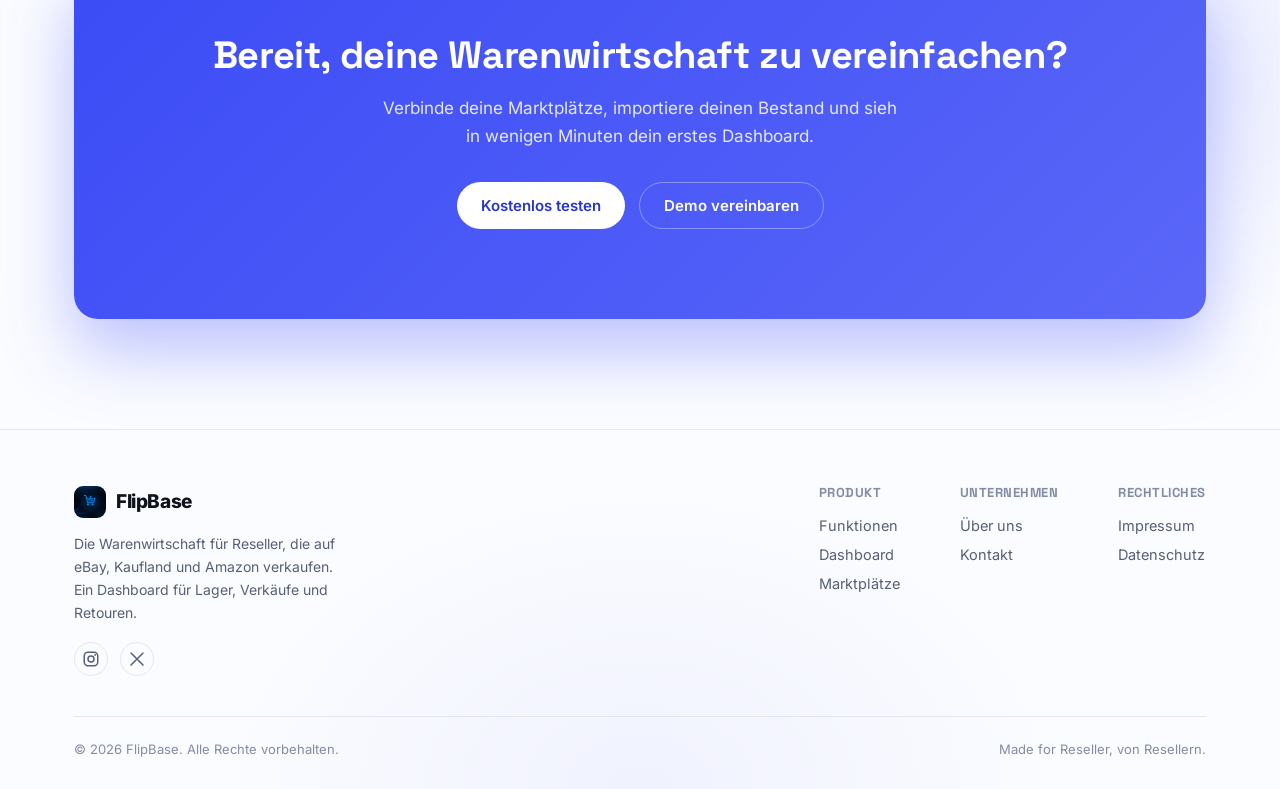
==== commit 26c99ba9: "Swap feature icons for Streamline line icons in accent blue Replace the generic hand-rolled SVG icon" ====
--- a/index.html
+++ b/index.html
@@ -19,7 +19,7 @@
 <meta name="twitter:description" content="FlipBase bündelt eBay, Kaufland und Amazon in einer Warenwirtschaft.">
 <meta name="twitter:image" content="https://flipbase.xyz/assets/og-image.png">
 <link rel="stylesheet" href="assets/fonts/fonts.css?v=1">
-<link rel="stylesheet" href="styles.css?v=3">
+<link rel="stylesheet" href="styles.css?v=4">
 </head>
 <body>
 
@@ -106,7 +106,7 @@
       <div class="feature-list">
         <div class="feature-list-item reveal">
           <div class="feature-item-head">
-            <span class="feature-icon-inline"><svg width="22" height="22" viewBox="0 0 24 24" fill="none"><path d="M4 13a8 8 0 0116 0" stroke="currentColor" stroke-width="2" stroke-linecap="round"/><path d="M12 13l4-4" stroke="currentColor" stroke-width="2" stroke-linecap="round"/><circle cx="12" cy="13" r="1.3" fill="currentColor"/></svg></span>
+            <span class="feature-icon-inline"><svg width="22" height="22" viewBox="0 0 14 14"><path fill="none" stroke="currentColor" stroke-linecap="round" stroke-linejoin="round" d="M13 6.5H9a.5.5 0 0 0-.5.5v6a.5.5 0 0 0 .5.5h4a.5.5 0 0 0 .5-.5V7a.5.5 0 0 0-.5-.5m0-6H9a.5.5 0 0 0-.5.5v2.01a.5.5 0 0 0 .5.5h4a.5.5 0 0 0 .5-.5V1a.5.5 0 0 0-.5-.5m-8 0H1a.5.5 0 0 0-.5.5v6a.5.5 0 0 0 .5.5h4a.5.5 0 0 0 .5-.5V1A.5.5 0 0 0 5 .5m0 9.99H1a.5.5 0 0 0-.5.5V13a.5.5 0 0 0 .5.5h4a.5.5 0 0 0 .5-.5v-2.01a.5.5 0 0 0-.5-.5"/></svg></span>
             <h3>Live-Dashboard</h3>
           </div>
           <div class="feature-item-body">
@@ -115,7 +115,7 @@
         </div>
         <div class="feature-list-item reveal">
           <div class="feature-item-head">
-            <span class="feature-icon-inline"><svg width="22" height="22" viewBox="0 0 24 24" fill="none"><path d="M9 3v18M3 9h18M3 15h18" stroke="currentColor" stroke-width="2" stroke-linecap="round"/><circle cx="9" cy="9" r="0.5" fill="currentColor"/></svg></span>
+            <span class="feature-icon-inline"><svg width="22" height="22" viewBox="0 0 14 14"><g fill="none" stroke="currentColor" stroke-linecap="round" stroke-linejoin="round"><path d="M2.5 8.833H.679m12.642 0H11.5m-9-3.666H.679m12.642 0H11.5M5.167 2.5V.679m0 12.642V11.5m3.666-9V.679m0 12.642V11.5m1.667-9h-7a1 1 0 0 0-1 1v7a1 1 0 0 0 1 1h7a1 1 0 0 0 1-1v-7a1 1 0 0 0-1-1"/><path d="M4.667 7.25c-.281-.048-.281-.452 0-.501a2.55 2.55 0 0 0 2.05-1.964l.018-.078c.06-.278.457-.28.52-.002l.02.09a2.56 2.56 0 0 0 2.057 1.953c.283.049.283.455 0 .504a2.56 2.56 0 0 0-2.057 1.952l-.02.09c-.063.278-.46.276-.52-.002l-.017-.077A2.55 2.55 0 0 0 4.667 7.25"/></g></svg></span>
             <h3>KI-gestützter Direkt-Upload</h3>
           </div>
           <div class="feature-item-body">
@@ -124,7 +124,7 @@
         </div>
         <div class="feature-list-item reveal">
           <div class="feature-item-head">
-            <span class="feature-icon-inline"><svg width="22" height="22" viewBox="0 0 24 24" fill="none"><circle cx="11" cy="11" r="7" stroke="currentColor" stroke-width="2"/><path d="M21 21l-4.35-4.35" stroke="currentColor" stroke-width="2" stroke-linecap="round"/></svg></span>
+            <span class="feature-icon-inline"><svg width="22" height="22" viewBox="0 0 14 14"><path fill="none" stroke="currentColor" stroke-linecap="round" stroke-linejoin="round" d="M6 11.5a5.5 5.5 0 1 0 0-11a5.5 5.5 0 0 0 0 11m7.5 2L10 10"/></svg></span>
             <h3>Preis-Scraping</h3>
           </div>
           <div class="feature-item-body">
@@ -133,7 +133,7 @@
         </div>
         <div class="feature-list-item reveal">
           <div class="feature-item-head">
-            <span class="feature-icon-inline"><svg width="22" height="22" viewBox="0 0 24 24" fill="none"><rect x="4" y="3" width="16" height="18" rx="2" stroke="currentColor" stroke-width="2"/><path d="M8 8h8M8 12h8M8 16h5" stroke="currentColor" stroke-width="2" stroke-linecap="round"/></svg></span>
+            <span class="feature-icon-inline"><svg width="22" height="22" viewBox="0 0 14 14"><g fill="none" stroke="currentColor" stroke-linecap="round" stroke-linejoin="round"><path d="M12.5 12.5a1 1 0 0 1-1 1h-9a1 1 0 0 1-1-1v-11a1 1 0 0 1 1-1H9L12.5 4z"/><path d="m9 6.5l-2-2l-2 2m2-2V10"/></g></svg></span>
             <h3>Automatischer Bestellimport</h3>
           </div>
           <div class="feature-item-body">
@@ -142,7 +142,7 @@
         </div>
         <div class="feature-list-item reveal">
           <div class="feature-item-head">
-            <span class="feature-icon-inline"><svg width="22" height="22" viewBox="0 0 24 24" fill="none"><path d="M3 3h18v4H3zM3 10h18M3 17h18" stroke="currentColor" stroke-width="2" stroke-linecap="round"/><circle cx="7" cy="10" r="1.5" fill="currentColor"/><circle cx="7" cy="17" r="1.5" fill="currentColor"/></svg></span>
+            <span class="feature-icon-inline"><svg width="22" height="22" viewBox="0 0 14 14"><g fill="none" stroke="currentColor" stroke-linecap="round" stroke-linejoin="round"><path d="M8.5 5.5h3a2 2 0 0 1 2 2v4H12m-10.5 0h-1v-7a1 1 0 0 1 1-1h6a1 1 0 0 1 1 1v7m-.5 0H5.5"/><path d="M10.25 13.5a1.75 1.75 0 1 1 0-3.5a1.75 1.75 0 0 1 0 3.5m-6.75 0a1.75 1.75 0 1 1 0-3.5a1.75 1.75 0 0 1 0 3.5"/></g></svg></span>
             <h3>Bestellübersicht &amp; Tracking</h3>
           </div>
           <div class="feature-item-body">
@@ -151,7 +151,7 @@
         </div>
         <div class="feature-list-item reveal">
           <div class="feature-item-head">
-            <span class="feature-icon-inline"><svg width="22" height="22" viewBox="0 0 24 24" fill="none"><path d="M17 2l4 4-4 4M3 12h18M7 22l-4-4 4-4M21 12H3" stroke="currentColor" stroke-width="2" stroke-linecap="round" stroke-linejoin="round"/></svg></span>
+            <span class="feature-icon-inline"><svg width="22" height="22" viewBox="0 0 14 14"><g fill="none" stroke="currentColor" stroke-linecap="round" stroke-linejoin="round"><path d="M.5 9.5h9a4 4 0 1 0 0-8h-3"/><path d="m3.5 6.5l-3 3l3 3"/></g></svg></span>
             <h3>Automatische Retouren</h3>
           </div>
           <div class="feature-item-body">
@@ -160,7 +160,7 @@
         </div>
         <div class="feature-list-item reveal">
           <div class="feature-item-head">
-            <span class="feature-icon-inline"><svg width="22" height="22" viewBox="0 0 24 24" fill="none"><path d="M20 7l-8-4-8 4m16 0l-8 4m8-4v10l-8 4m0-10L4 7m8 4v10M4 7v10l8 4" stroke="currentColor" stroke-width="2" stroke-linecap="round" stroke-linejoin="round"/></svg></span>
+            <span class="feature-icon-inline"><svg width="22" height="22" viewBox="0 0 14 14"><g fill="none" stroke="currentColor" stroke-linecap="round" stroke-linejoin="round"><path d="M13.5 6.94a1 1 0 0 0-.32-.74L7 .5L.82 6.2a1 1 0 0 0-.32.74v5.56a1 1 0 0 0 1 1h11a1 1 0 0 0 1-1z"/><path d="M7.25 10.001h2.999s.25 0 .25.25v2.999s0 .25-.25.25H7.25s-.25 0-.25-.25v-2.999s0-.25.25-.25m-1.75-3.5h2.999s.25 0 .25.25V9.75s0 .25-.25.25H5.5s-.25 0-.25-.25V6.751s0-.25.25-.25m-1.749 3.5H6.75s.25 0 .25.25v2.999s0 .25-.25.25H3.751s-.25 0-.25-.25v-2.999s0-.25.25-.25"/></g></svg></span>
             <h3>Zentrales Lager</h3>
           </div>
           <div class="feature-item-body">
@@ -169,7 +169,7 @@
         </div>
         <div class="feature-list-item reveal">
           <div class="feature-item-head">
-            <span class="feature-icon-inline"><svg width="22" height="22" viewBox="0 0 24 24" fill="none"><rect x="3" y="4" width="18" height="16" rx="2" stroke="currentColor" stroke-width="2"/><path d="M3 9h18M8 4v5" stroke="currentColor" stroke-width="2"/></svg></span>
+            <span class="feature-icon-inline"><svg width="22" height="22" viewBox="0 0 14 14"><g fill="none" stroke="currentColor" stroke-linecap="round" stroke-linejoin="round"><path d="M11.719 12.5a1 1 0 0 1-1 1h-9a1 1 0 0 1-1-1v-11a1 1 0 0 1 1-1h5.586a1 1 0 0 1 .707.293l3.414 3.414a1 1 0 0 1 .293.707zM6.777 6.375h2.5m-2.5 3.469h2.5"/><path d="m2.91 9.787l.838.838L5.145 8.67M2.91 6.256l.838.838l1.397-1.955"/></g></svg></span>
             <h3>Offene Aufgaben zentral</h3>
           </div>
           <div class="feature-item-body">
@@ -525,6 +525,6 @@
   </div>
 </footer>
 
-<script src="script.js?v=3"></script>
+<script src="script.js?v=4"></script>
 </body>
 </html>
